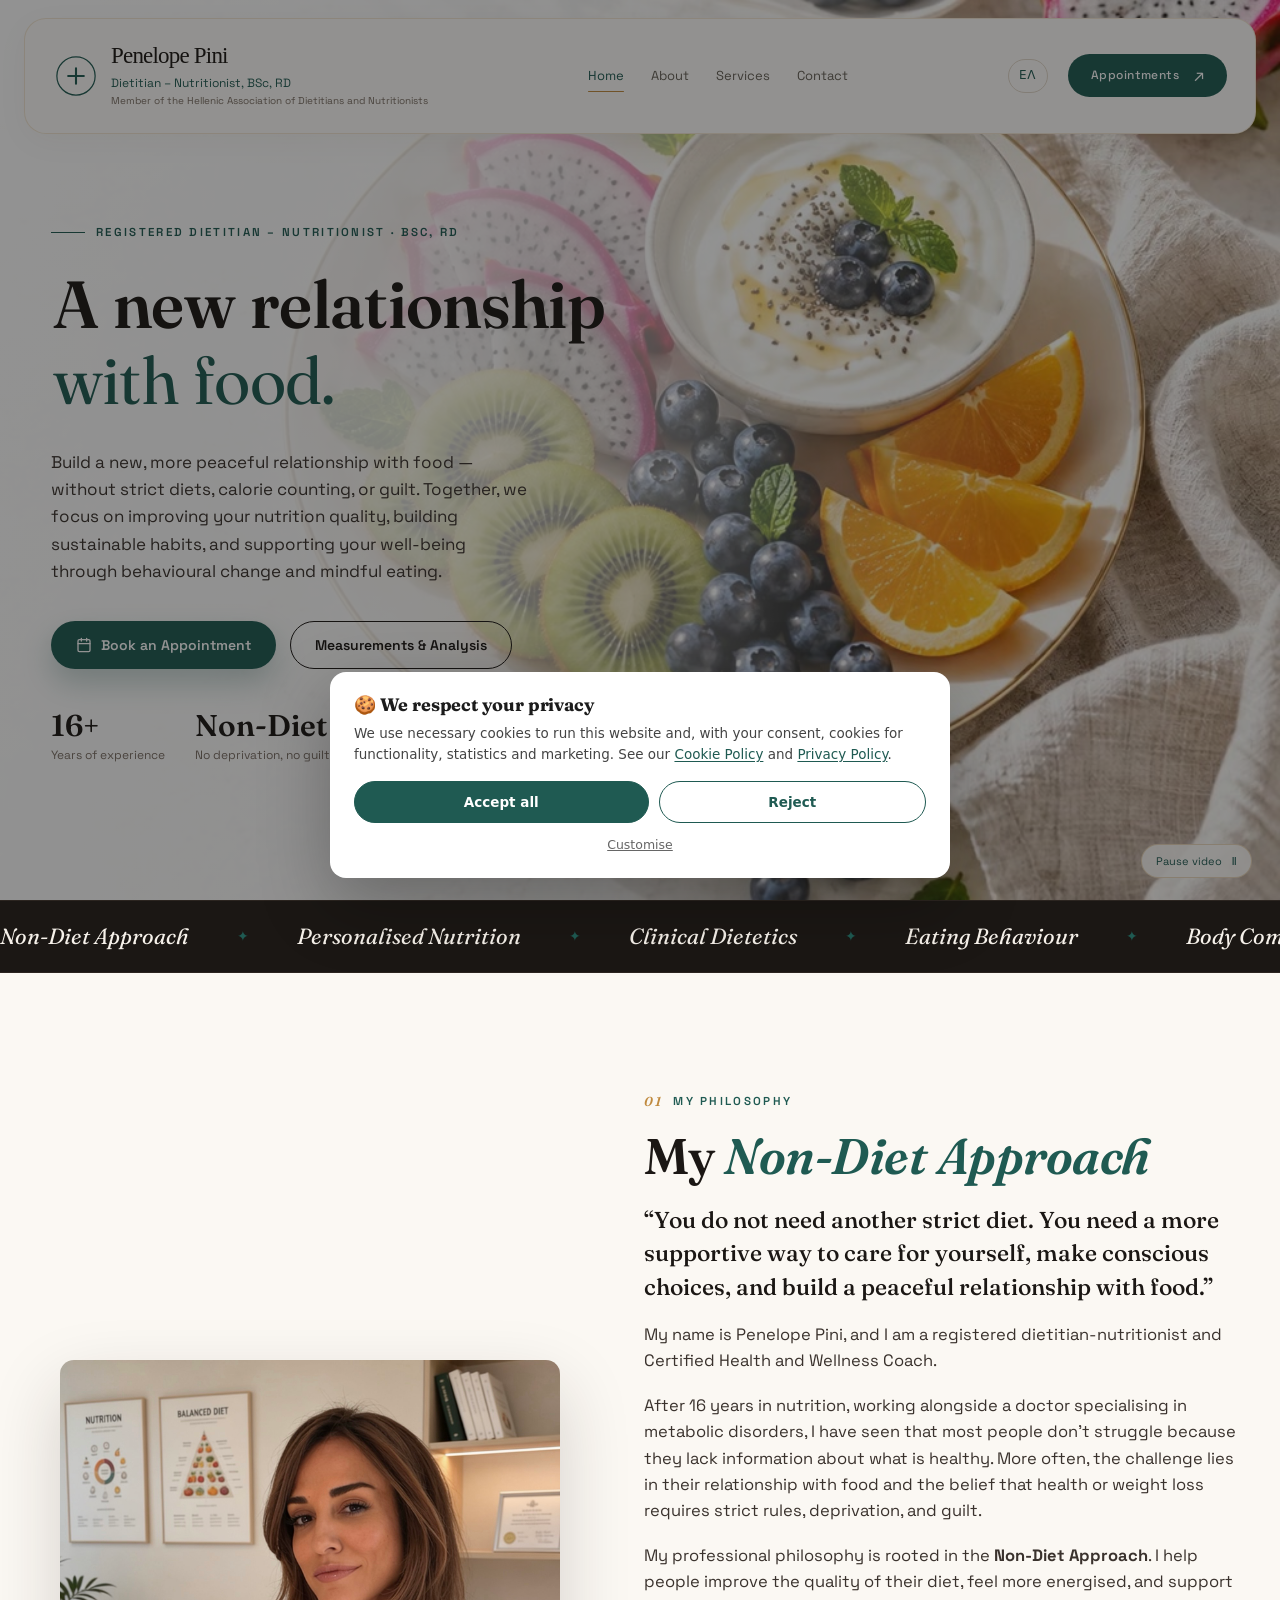
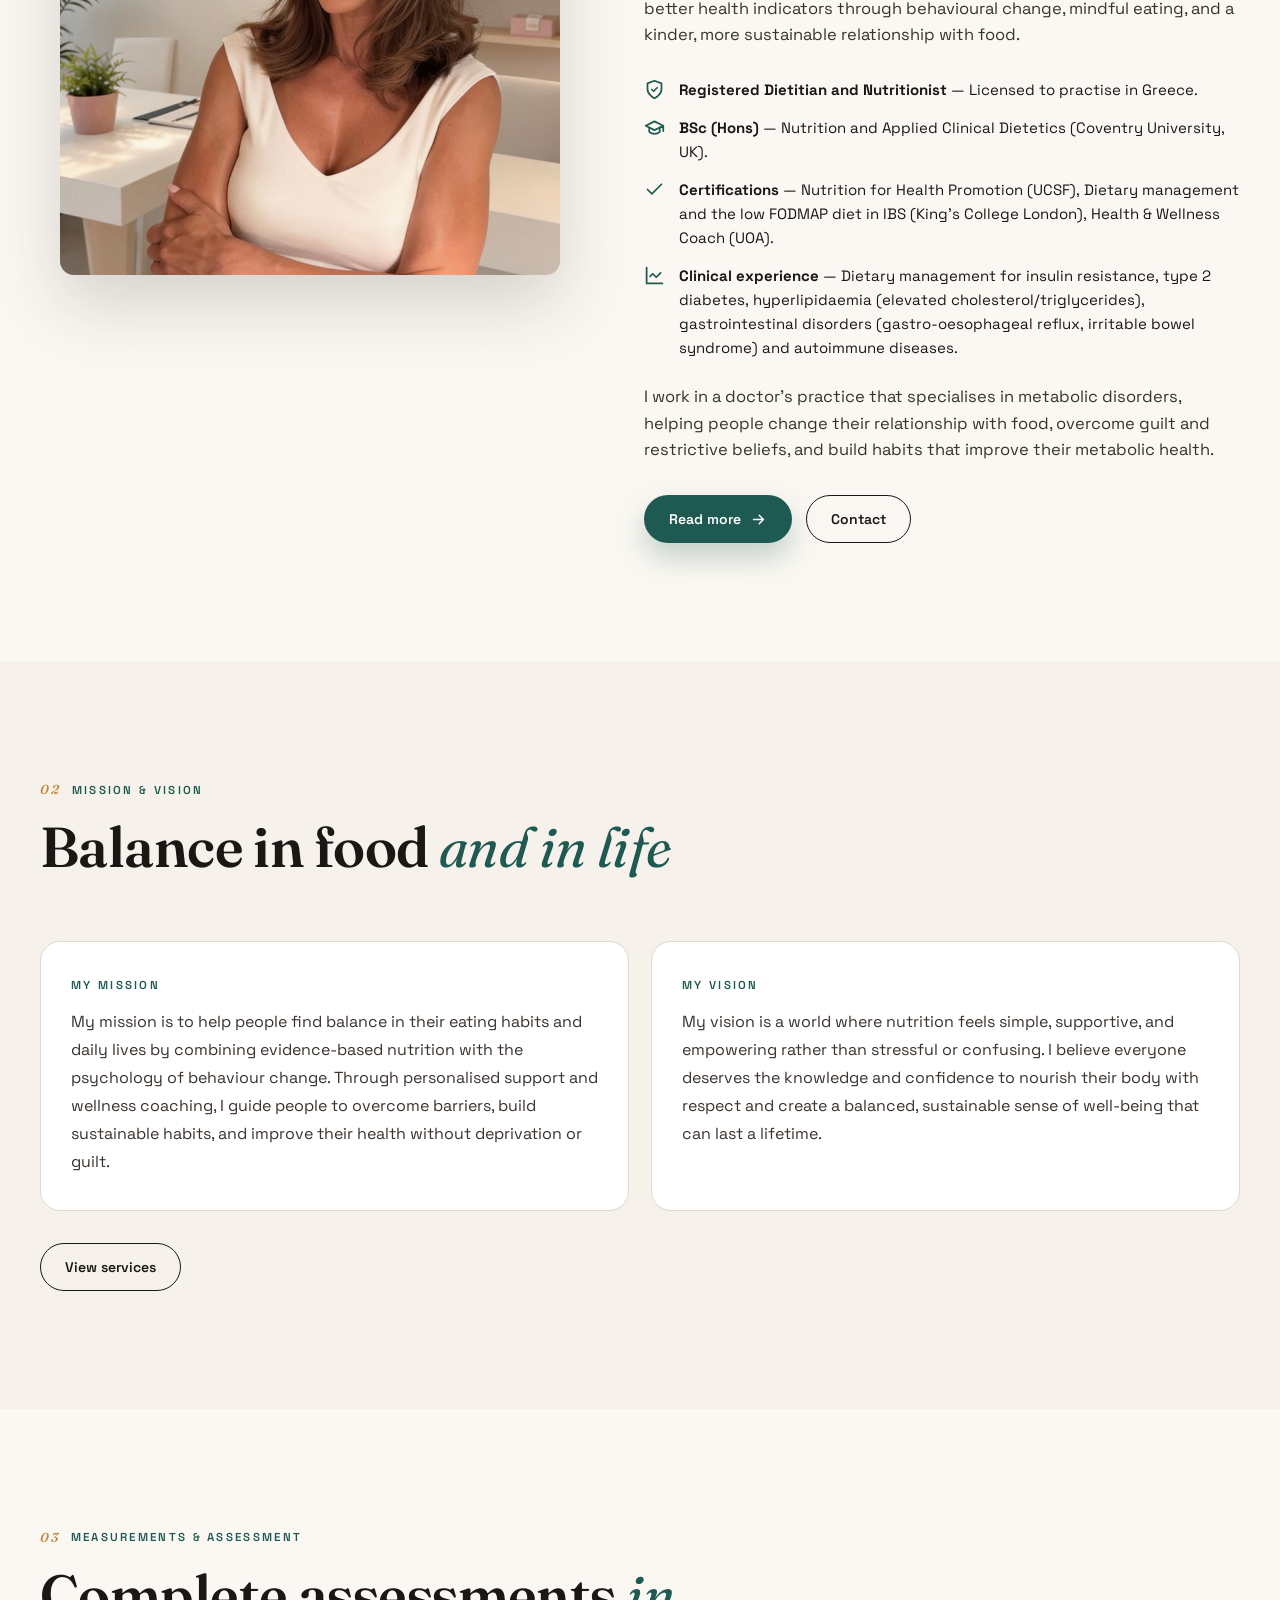
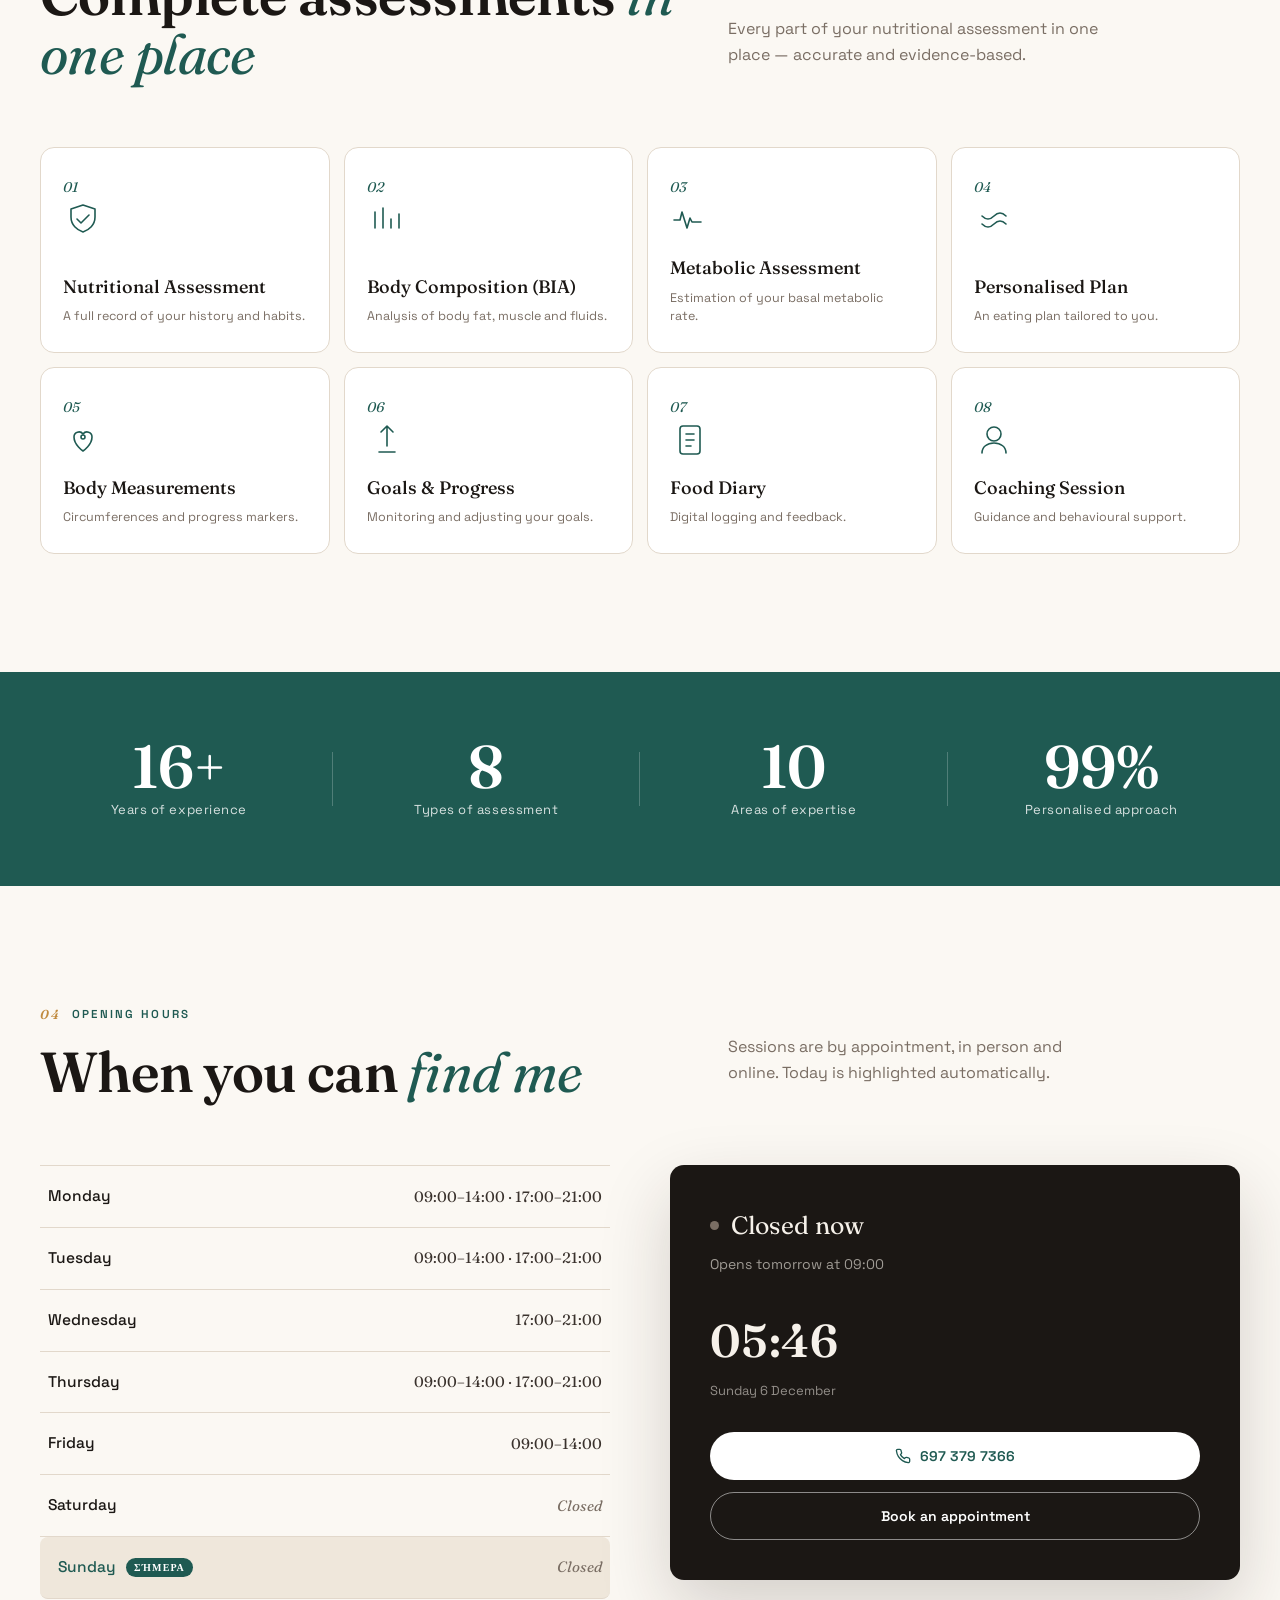
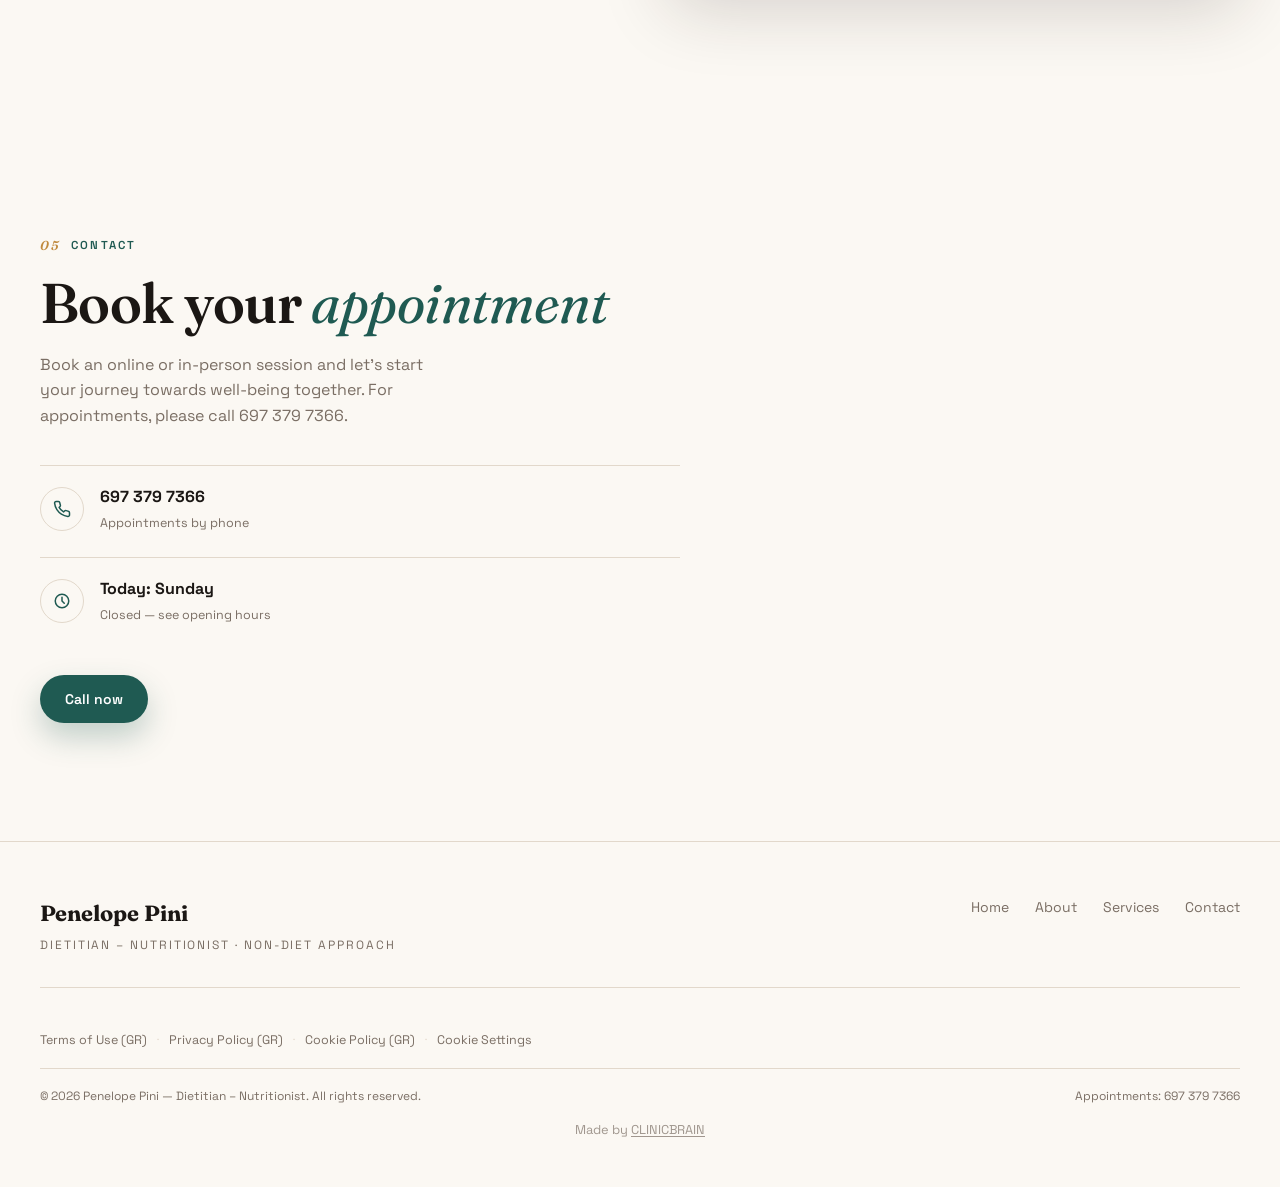
==== en/index.html @ c128ef39 "Mission/vision on homepage, phone-only contact, English version - Homepage section 02: services list" ====
<!DOCTYPE html>
<html lang="en">
<head>
<meta charset="UTF-8" />
<meta name="viewport" content="width=device-width, initial-scale=1.0" />
<title>Penelope Pini — Dietitian – Nutritionist · Non-Diet Approach</title>
<meta name="description" content="Penelope Pini, registered Dietitian – Nutritionist (BSc, RD) and Certified Health & Wellness Coach. Non-Diet Approach: insulin resistance, type 2 diabetes, hyperlipidaemia, IBS and autoimmune conditions. In-person and online sessions." />
<meta name="author" content="Penelope Pini — Dietitian – Nutritionist" />
<meta name="robots" content="index, follow, max-image-preview:large" />
<link rel="alternate" hreflang="el" href="/index.html" />
<link rel="alternate" hreflang="en" href="/en/index.html" />
<link rel="canonical" href="https://pinipinelopi.gr/en/index.html" />

<meta property="og:site_name" content="Penelope Pini — Dietitian – Nutritionist" />
<meta property="og:locale" content="en_GB" />
<meta property="og:locale:alternate" content="el_GR" />
<meta property="og:type" content="website" />
<meta property="og:title" content="Penelope Pini — Dietitian – Nutritionist · Non-Diet Approach" />
<meta property="og:description" content="Penelope Pini, registered Dietitian – Nutritionist (BSc, RD) and Certified Health & Wellness Coach. Non-Diet Approach: insulin resistance, type 2 diabetes, hyperlipidaemia, IBS and autoimmune conditions. In-person and online sessions." />
<meta property="og:url" content="https://pinipinelopi.gr/en/index.html" />
<meta property="og:image" content="https://pini-swart.vercel.app/assets/pini-home-sept2026.jpg" />
<meta name="twitter:card" content="summary_large_image" />
<meta name="twitter:title" content="Penelope Pini — Dietitian – Nutritionist · Non-Diet Approach" />
<meta name="twitter:description" content="Penelope Pini, registered Dietitian – Nutritionist (BSc, RD) and Certified Health & Wellness Coach. Non-Diet Approach: insulin resistance, type 2 diabetes, hyperlipidaemia, IBS and autoimmune conditions. In-person and online sessions." />
<meta name="twitter:image" content="https://pini-swart.vercel.app/assets/pini-home-sept2026.jpg" />

<script type="application/ld+json">{"@context":"https://schema.org","@type":["HealthAndBeautyBusiness","LocalBusiness"],"@id":"https://pinipinelopi.gr/#clinic","name":"Penelope Pini — Dietitian – Nutritionist","url":"https://pinipinelopi.gr/en/","telephone":"+306973797366","image":"https://pini-swart.vercel.app/assets/pini-home-sept2026.jpg","openingHoursSpecification":[{"@type":"OpeningHoursSpecification","dayOfWeek":["Monday","Tuesday","Thursday"],"opens":"09:00","closes":"21:00"},{"@type":"OpeningHoursSpecification","dayOfWeek":["Wednesday"],"opens":"17:00","closes":"21:00"},{"@type":"OpeningHoursSpecification","dayOfWeek":["Friday"],"opens":"09:00","closes":"14:00"}],"founder":{"@type":"Person","name":"Penelope Pini","jobTitle":"Dietitian – Nutritionist","alumniOf":"Coventry University"}}</script>
<meta name="theme-color" content="#1b1714" />
<link rel="preconnect" href="https://fonts.googleapis.com" />
<link rel="preconnect" href="https://fonts.gstatic.com" crossorigin />
<link href="https://fonts.googleapis.com/css2?family=Fraunces:ital,opsz,wght@0,9..144,400;0,9..144,500;0,9..144,600;0,9..144,700;0,9..144,900;1,9..144,400;1,9..144,500&family=Space+Grotesk:wght@400;500;600;700&display=swap" rel="stylesheet" />
<link rel="stylesheet" href="../assets/premium.css?v=20261001" />
<style>
  :root{
    --accent:#1f5a52;--accent-deep:#163f39;--gold:#c08a3e;
    --hero-bg:url('/assets/healthy-breakfast.jpg');
  }
  .cb-credit{margin-top:14px;font-size:.8rem;text-align:center;opacity:.7}
  .cb-credit a{color:inherit;text-decoration:underline;text-underline-offset:2px}
  .cb-credit a:hover{opacity:1}
  .about-cta{display:flex;flex-wrap:wrap;gap:14px;margin-top:32px}
  .about-cta .btn svg{width:17px;height:17px}
</style>
</head>
<body class="home-page">
<div class="progress" id="progress"></div>
<div class="overlay" id="overlay"></div>

<header class="topbar" id="topbar">
  <div class="shell nav">
    <a class="brand" href="#top" aria-label="Penelope Pini">
      <span class="brand-mark">
        <svg viewBox="0 0 46 46" fill="none">
          <circle cx="23" cy="23" r="22" stroke="currentColor" stroke-width="1.4"/>
          <path d="M23 14v18M14 23h18" stroke="currentColor" stroke-width="2.4" stroke-linecap="round"/>
        </svg>
      </span>
      <span class="brand-txt"><strong>Penelope Pini</strong><span class="brand-title">Dietitian – Nutritionist, BSc, RD</span><span class="brand-membership">Member of the Hellenic Association of Dietitians and Nutritionists</span></span>
    </a>
    <nav class="nav-links">
      <a href="index.html">Home</a>
      <a href="about.html">About</a>
      <a href="services.html">Services</a>
      <a href="contact.html">Contact</a>
    </nav>
    <div class="nav-side">
      <a class="nav-phone" href="tel:+306973797366">
        <svg viewBox="0 0 24 24" fill="none" stroke="currentColor" stroke-width="2" stroke-linecap="round" stroke-linejoin="round"><path d="M22 16.92v3a2 2 0 0 1-2.18 2 19.79 19.79 0 0 1-8.63-3.07 19.5 19.5 0 0 1-6-6 19.79 19.79 0 0 1-3.07-8.67A2 2 0 0 1 4.11 2h3a2 2 0 0 1 2 1.72c.13.96.36 1.9.7 2.81a2 2 0 0 1-.45 2.11L8.09 9.91a16 16 0 0 0 6 6l1.27-1.27a2 2 0 0 1 2.11-.45c.91.34 1.85.57 2.81.7A2 2 0 0 1 22 16.92Z"/></svg>
        697 379 7366
      </a>
      <a class="lang-switch" href="../index.html" hreflang="el" lang="el" aria-label="Ελληνική έκδοση">ΕΛ</a>
      <a class="btn primary" href="contact.html">Appointments</a>
      <button class="hamburger" id="hamburger" type="button" aria-label="Open menu" aria-expanded="false" aria-controls="drawer"><span></span><span></span><span></span></button>
    </div>
  </div>
</header>

<aside class="drawer" id="drawer">
  <a class="dlink" href="index.html">Home <b>00</b></a>
  <a class="dlink" href="about.html">About <b>01</b></a>
  <a class="dlink" href="services.html">Services &amp; Assessments <b>02</b></a>
  <a class="dlink" href="contact.html">Contact &amp; Hours <b>03</b></a>
  <a class="dlink" href="../index.html" hreflang="el" lang="el">Ελληνικά <b>ΕΛ</b></a>
  <a class="btn primary" href="contact.html">Book an Appointment</a>
</aside>

<main id="top">
<section class="hero">
  <video class="hero-video" autoplay muted loop playsinline preload="metadata" poster="../assets/healthy-food-steady-poster.jpg" aria-hidden="true" tabindex="-1">
    <source src="../assets/healthy-food-smooth.mp4" type="video/mp4" />
  </video>
  <button class="video-toggle" type="button" aria-label="Pause background video" aria-pressed="false">Pause video <span aria-hidden="true">Ⅱ</span></button>
  <div class="shell">
    <div class="hero-text">
      <div class="eyebrow">Registered Dietitian – Nutritionist · BSc, RD</div>
      <h1 id="heroH1">
        <span class="word"><i>A</i></span> <span class="word"><i>new</i></span> <span class="word"><i>relationship</i></span><br>
        <span class="word"><i class="it">with</i></span> <span class="word"><i class="it">food.</i></span>
      </h1>
      <p class="hero-copy">Build a new, more peaceful relationship with food — without strict diets, calorie counting, or guilt. Together, we focus on improving your nutrition quality, building sustainable habits, and supporting your well-being through behavioural change and mindful eating.</p>
      <div class="hero-actions">
        <a class="btn primary" href="contact.html">
          <svg viewBox="0 0 24 24" fill="none" stroke="currentColor" stroke-width="2" stroke-linecap="round" stroke-linejoin="round"><rect x="3" y="4" width="18" height="18" rx="2"/><path d="M16 2v4M8 2v4M3 10h18"/></svg>
          Book an Appointment
        </a>
        <a class="btn ghost" href="services.html#exams">Measurements &amp; Analysis</a>
      </div>
      <img class="hero-mobile-art" src="../assets/healthy-breakfast.jpg" alt="Fresh fruit and yoghurt on a bright breakfast table" width="1536" height="1024" />
      <div class="hero-meta">
        <div class="m"><strong >16+</strong><span>Years of experience</span></div>
        <div class="m"><strong>Non-Diet</strong><span>No deprivation, no guilt</span></div>
        <div class="m"><strong>Online</strong><span>&amp; in-person sessions</span></div>
      </div>
    </div>
  </div>
  <div class="ecg-wrap">
    <svg viewBox="0 0 1440 120" preserveAspectRatio="none" width="100%" height="120">
      <path class="ecg-line" pathLength="1000" d="M0,60 L260,60 L290,60 L305,30 L320,90 L335,60 L520,60 L545,60 L560,20 L578,100 L596,60 L760,60 L788,60 L803,34 L818,86 L833,60 L1010,60 L1040,60 L1056,24 L1074,96 L1092,60 L1260,60 L1290,60 L1305,32 L1320,88 L1335,60 L1440,60"/>
    </svg>
  </div>
</section>

<div class="marquee" aria-hidden="true">
  <div class="marquee-track" id="marquee">
    <span>Non-Diet Approach</span><span>Personalised Nutrition</span><span>Clinical Dietetics</span><span>Eating Behaviour</span><span>Body Composition</span><span>Wellness Coaching</span>
  </div>
</div>

<section class="section about" id="about">
  <div class="shell">
    <div class="about-grid">
      <div class="about-figure reveal">
        <img src="../assets/pini-home-sept2026.jpg" width="1552" height="1600" loading="lazy" decoding="async" alt="Penelope Pini — Dietitian – Nutritionist" />
      </div>
      <div class="about-body">
        <div class="kicker"><span class="num">01</span> My philosophy</div>
        <h2>My <em>Non-Diet Approach</em></h2>
        <p class="intro reveal">“You do not need another strict diet. You need a more supportive way to care for yourself, make conscious choices, and build a peaceful relationship with food.”</p>
        <p class="reveal">My name is Penelope Pini, and I am a registered dietitian-nutritionist and Certified Health and Wellness Coach.</p>
        <p class="reveal">After 16 years in nutrition, working alongside a doctor specialising in metabolic disorders, I have seen that most people don't struggle because they lack information about what is healthy. More often, the challenge lies in their relationship with food and the belief that health or weight loss requires strict rules, deprivation, and guilt.</p>
        <p class="reveal">My professional philosophy is rooted in the <strong>Non-Diet Approach</strong>. I help people improve the quality of their diet, feel more energised, and support better health indicators through behavioural change, mindful eating, and a kinder, more sustainable relationship with food.</p>
        <ul class="cred-list reveal">
          <li><svg viewBox="0 0 24 24" fill="none" stroke="currentColor" stroke-width="2" stroke-linecap="round" stroke-linejoin="round"><path d="M12 22s8-4 8-10V5l-8-3-8 3v7c0 6 8 10 8 10z"/><path d="m9 12 2 2 4-4"/></svg><span><b>Registered Dietitian and Nutritionist</b> — Licensed to practise in Greece.</span></li>
          <li><svg viewBox="0 0 24 24" fill="none" stroke="currentColor" stroke-width="2" stroke-linecap="round" stroke-linejoin="round"><path d="M22 10v6M2 10l10-5 10 5-10 5z"/><path d="M6 12v5c3 3 9 3 12 0v-5"/></svg><span><b>BSc (Hons)</b> — Nutrition and Applied Clinical Dietetics (Coventry University, UK).</span></li>
          <li><svg viewBox="0 0 24 24" fill="none" stroke="currentColor" stroke-width="2" stroke-linecap="round" stroke-linejoin="round"><path d="M20 6 9 17l-5-5"/></svg><span><b>Certifications</b> — Nutrition for Health Promotion (UCSF), Dietary management and the low FODMAP diet in IBS (King’s College London), Health &amp; Wellness Coach (UOA).</span></li>
          <li><svg viewBox="0 0 24 24" fill="none" stroke="currentColor" stroke-width="2" stroke-linecap="round" stroke-linejoin="round"><path d="M3 3v18h18"/><path d="m19 9-5 5-4-4-3 3"/></svg><span><b>Clinical experience</b> — Dietary management for insulin resistance, type 2 diabetes, hyperlipidaemia (elevated cholesterol/triglycerides), gastrointestinal disorders (gastro-oesophageal reflux, irritable bowel syndrome) and autoimmune diseases.</span></li>
        </ul>
        <p class="reveal" style="margin-top:1.5rem;">I work in a doctor’s practice that specialises in metabolic disorders, helping people change their relationship with food, overcome guilt and restrictive beliefs, and build habits that improve their metabolic health.</p>
        <div class="about-cta reveal">
          <a class="btn primary" href="about.html" data-magnetic>
            Read more
            <svg viewBox="0 0 24 24" fill="none" stroke="currentColor" stroke-width="2" stroke-linecap="round" stroke-linejoin="round"><path d="M5 12h14M13 6l6 6-6 6"/></svg>
          </a>
          <a class="btn ghost" href="contact.html" data-magnetic>Contact</a>
        </div>
      </div>
    </div>
  </div>
</section>

<section class="section mission" id="services">
  <div class="shell">
    <div class="shead reveal">
      <div>
        <div class="kicker"><span class="num">02</span> Mission &amp; Vision</div>
        <h2>Balance in food <em>and in life</em></h2>
      </div>
    </div>
    <div class="mv-grid">
      <article class="mv reveal">
        <div class="kicker">My mission</div>
        <p>My mission is to help people find balance in their eating habits and daily lives by combining evidence-based nutrition with the psychology of behaviour change. Through personalised support and wellness coaching, I guide people to overcome barriers, build sustainable habits, and improve their health without deprivation or guilt.</p>
      </article>
      <article class="mv reveal">
        <div class="kicker">My vision</div>
        <p>My vision is a world where nutrition feels simple, supportive, and empowering rather than stressful or confusing. I believe everyone deserves the knowledge and confidence to nourish their body with respect and create a balanced, sustainable sense of well-being that can last a lifetime.</p>
      </article>
    </div>
    <div class="mv-cta reveal"><a class="btn ghost" href="services.html" data-magnetic>View services</a></div>
  </div>
</section>

<section class="section exams" id="exams">
  <div class="shell">
    <div class="shead reveal">
      <div>
        <div class="kicker"><span class="num">03</span> Measurements &amp; Assessment</div>
        <h2>Complete assessments <em>in one place</em></h2>
      </div>
      <p class="lead">Every part of your nutritional assessment in one place — accurate and evidence-based.</p>
    </div>
    <div class="exam-grid">
      <article class="exam reveal"><div><span class="enum">01</span><div class="eico"><svg viewBox="0 0 40 40" fill="none" stroke="currentColor" stroke-width="1.6" stroke-linecap="round" stroke-linejoin="round"><path d="M20 5l12 4v8c0 8-6 13-12 15-6-2-12-7-12-15V9z"/><path d="M14 19l4 4 8-8"/></svg></div></div><div><h4>Nutritional Assessment</h4><p>A full record of your history and habits.</p></div></article>
      <article class="exam reveal"><div><span class="enum">02</span><div class="eico"><svg viewBox="0 0 40 40" fill="none" stroke="currentColor" stroke-width="1.6" stroke-linecap="round" stroke-linejoin="round"><path d="M8 28V12M16 28V8M24 28v-9M32 28V14"/></svg></div></div><div><h4>Body Composition (BIA)</h4><p>Analysis of body fat, muscle and fluids.</p></div></article>
      <article class="exam reveal"><div><span class="enum">03</span><div class="eico"><svg viewBox="0 0 40 40" fill="none" stroke="currentColor" stroke-width="1.6" stroke-linecap="round" stroke-linejoin="round"><path d="M4 20h6l2-8 5 16 3-10 2 4h9"/></svg></div></div><div><h4>Metabolic Assessment</h4><p>Estimation of your basal metabolic rate.</p></div></article>
      <article class="exam reveal"><div><span class="enum">04</span><div class="eico"><svg viewBox="0 0 40 40" fill="none" stroke="currentColor" stroke-width="1.6" stroke-linecap="round" stroke-linejoin="round"><path d="M8 24c4 4 8 4 12 0s8-4 12 0M8 16c4 4 8 4 12 0s8-4 12 0"/></svg></div></div><div><h4>Personalised Plan</h4><p>An eating plan tailored to you.</p></div></article>
      <article class="exam reveal"><div><span class="enum">05</span><div class="eico"><svg viewBox="0 0 40 40" fill="none" stroke="currentColor" stroke-width="1.6" stroke-linecap="round" stroke-linejoin="round"><path d="M20 31s-9-6-9-14a5 5 0 0 1 9-3 5 5 0 0 1 9 3c0 8-9 14-9 14Z"/><circle cx="20" cy="17" r="2"/></svg></div></div><div><h4>Body Measurements</h4><p>Circumferences and progress markers.</p></div></article>
      <article class="exam reveal"><div><span class="enum">06</span><div class="eico"><svg viewBox="0 0 40 40" fill="none" stroke="currentColor" stroke-width="1.6" stroke-linecap="round" stroke-linejoin="round"><path d="M20 6v20M14 12l6-6 6 6M12 32h16"/></svg></div></div><div><h4>Goals &amp; Progress</h4><p>Monitoring and adjusting your goals.</p></div></article>
      <article class="exam reveal"><div><span class="enum">07</span><div class="eico"><svg viewBox="0 0 40 40" fill="none" stroke="currentColor" stroke-width="1.6" stroke-linecap="round" stroke-linejoin="round"><rect x="10" y="6" width="20" height="28" rx="3"/><path d="M16 14h8M16 20h8M16 26h5"/></svg></div></div><div><h4>Food Diary</h4><p>Digital logging and feedback.</p></div></article>
      <article class="exam reveal"><div><span class="enum">08</span><div class="eico"><svg viewBox="0 0 40 40" fill="none" stroke="currentColor" stroke-width="1.6" stroke-linecap="round" stroke-linejoin="round"><circle cx="20" cy="14" r="7"/><path d="M8 33c0-6 5-10 12-10s12 4 12 10"/></svg></div></div><div><h4>Coaching Session</h4><p>Guidance and behavioural support.</p></div></article>
    </div>
  </div>
</section>

<section class="stats">
  <div class="shell stats-grid">
    <div class="stat reveal"><strong>16+</strong><span>Years of experience</span></div>
    <div class="stat reveal"><strong data-count="8" data-suffix="">0</strong><span>Types of assessment</span></div>
    <div class="stat reveal"><strong data-count="10" data-suffix="">0</strong><span>Areas of expertise</span></div>
    <div class="stat reveal"><strong data-count="100" data-suffix="%">0</strong><span>Personalised approach</span></div>
  </div>
</section>

<section class="section hours" id="hours">
  <div class="shell">
    <div class="shead reveal">
      <div>
        <div class="kicker"><span class="num">04</span> Opening Hours</div>
        <h2>When you can <em>find me</em></h2>
      </div>
      <p class="lead">Sessions are by appointment, in person and online. Today is highlighted automatically.</p>
    </div>
    <div class="hours-grid">
      <div class="hours-table reveal" id="hoursTable">
        <div class="hrow" data-day="1"><span class="day">Monday</span><span class="time">09:00–14:00 · 17:00–21:00</span></div>
        <div class="hrow" data-day="2"><span class="day">Tuesday</span><span class="time">09:00–14:00 · 17:00–21:00</span></div>
        <div class="hrow" data-day="3"><span class="day">Wednesday</span><span class="time">17:00–21:00</span></div>
        <div class="hrow" data-day="4"><span class="day">Thursday</span><span class="time">09:00–14:00 · 17:00–21:00</span></div>
        <div class="hrow" data-day="5"><span class="day">Friday</span><span class="time">09:00–14:00</span></div>
        <div class="hrow" data-day="6"><span class="day">Saturday</span><span class="time closed">Closed</span></div>
        <div class="hrow" data-day="0"><span class="day">Sunday</span><span class="time closed">Closed</span></div>
      </div>
      <div class="hours-aside reveal">
        <div class="now-status"><span class="dot" id="dotAside"></span><span id="statusAside">Checking…</span></div>
        <p class="now-sub" id="subAside">&nbsp;</p>
        <div class="live-clock" id="liveClock">--:--</div>
        <div class="live-date" id="liveDate">&nbsp;</div>
        <a class="btn light" href="tel:+306973797366" style="margin-bottom:12px">
          <svg viewBox="0 0 24 24" fill="none" stroke="currentColor" stroke-width="2" stroke-linecap="round" stroke-linejoin="round"><path d="M22 16.92v3a2 2 0 0 1-2.18 2 19.79 19.79 0 0 1-8.63-3.07 19.5 19.5 0 0 1-6-6 19.79 19.79 0 0 1-3.07-8.67A2 2 0 0 1 4.11 2h3a2 2 0 0 1 2 1.72c.13.96.36 1.9.7 2.81a2 2 0 0 1-.45 2.11L8.09 9.91a16 16 0 0 0 6 6l1.27-1.27a2 2 0 0 1 2.11-.45c.91.34 1.85.57 2.81.7A2 2 0 0 1 22 16.92Z"/></svg>
          697 379 7366
        </a>
        <a class="btn outline-light" href="contact.html">Book an appointment</a>
      </div>
    </div>
  </div>
</section>

<section class="section contact" id="contact">
  <div class="shell">
    <div class="contact-grid no-map">
      <div class="reveal">
        <div class="kicker"><span class="num">05</span> Contact</div>
        <h2>Book your <em>appointment</em></h2>
        <p class="clead">Book an online or in-person session and let's start your journey towards well-being together. For appointments, please call 697 379 7366.</p>
        <ul class="cinfo">
          <li><a href="tel:+306973797366"><span class="ci-ico"><svg viewBox="0 0 24 24" fill="none" stroke="currentColor" stroke-width="2" stroke-linecap="round" stroke-linejoin="round"><path d="M22 16.92v3a2 2 0 0 1-2.18 2 19.79 19.79 0 0 1-8.63-3.07 19.5 19.5 0 0 1-6-6 19.79 19.79 0 0 1-3.07-8.67A2 2 0 0 1 4.11 2h3a2 2 0 0 1 2 1.72c.13.96.36 1.9.7 2.81a2 2 0 0 1-.45 2.11L8.09 9.91a16 16 0 0 0 6 6l1.27-1.27a2 2 0 0 1 2.11-.45c.91.34 1.85.57 2.81.7A2 2 0 0 1 22 16.92Z"/></svg></span><div><b>697 379 7366</b><span>Appointments by phone</span></div></a></li>
          <li><div><span class="ci-ico"><svg viewBox="0 0 24 24" fill="none" stroke="currentColor" stroke-width="2" stroke-linecap="round" stroke-linejoin="round"><circle cx="12" cy="12" r="9"/><path d="M12 7v5l3 3"/></svg></span><div><b id="contactToday">Today's hours</b><span id="contactHours">See full opening hours</span></div></div></li>
        </ul>
        <a class="btn primary" href="tel:+306973797366" data-magnetic style="margin-top:30px">Call now</a>
      </div>
    </div>
  </div>
</section>
</main>

<footer>
  <div class="shell">
    <div class="foot-top">
      <div class="foot-brand"><strong>Penelope Pini</strong><span>Dietitian – Nutritionist · Non-Diet Approach</span></div>
      <nav class="foot-nav">
        <a href="index.html">Home</a><a href="about.html">About</a><a href="services.html">Services</a><a href="contact.html">Contact</a>
      </nav>
    </div>
    <div class="foot-legal">
      <a href="../legal/terms.html" hreflang="el">Terms of Use (GR)</a><span class="sep">·</span>
      <a href="../legal/privacy.html" hreflang="el">Privacy Policy (GR)</a><span class="sep">·</span>
      <a href="../legal/cookies.html" hreflang="el">Cookie Policy (GR)</a><span class="sep">·</span>
      <a href="#" data-cookie-settings>Cookie Settings</a>
    </div>
    <div class="foot-bottom">
      <span>© <span id="year"></span> Penelope Pini — Dietitian – Nutritionist. All rights reserved.</span>
      <span>Appointments: <a href="tel:+306973797366">697 379 7366</a></span>
    </div>
    <p class="cb-credit">
      Made by
      <a href="https://clinicbrain.gr/?utm_source=client-site&utm_medium=footer&utm_campaign=made-by"
         target="_blank" rel="noopener noreferrer">CLINICBRAIN</a>
    </p>
  </div>
</footer>

<button class="to-top" id="toTop" aria-label="Back to top">
  <svg viewBox="0 0 24 24" fill="none" stroke="currentColor" stroke-width="2.4" stroke-linecap="round" stroke-linejoin="round"><path d="M12 19V5M5 12l7-7 7 7"/></svg>
</button>

<script src="../assets/premium.js?v=20261001"></script>
<script src="../cookie-consent.js?v=20261001"></script>
</body>
</html>
---- assets/premium.css ----
/* =====================================================================
   CLINICBRAIN — Premium template design system
   Shared across every specialty page. Per-page <style> blocks override
   the theme tokens (--accent / --accent-deep / --gold) and --hero-bg.
   Structure & interactions mirror the Rosmarakis premium build.
   ===================================================================== */
:root{
  --ink:#1b1714;
  --ink-2:#3a322d;
  --muted:#7a6e64;
  --line:#e2d8cb;
  --paper:#f6f1ea;
  --paper-2:#efe7db;
  --cream:#fbf8f3;
  /* theme tokens — overridden per specialty */
  --accent:#8a1c2b;
  --accent-deep:#6c1320;
  --gold:#c08a3e;
  --white:#ffffff;
  --hero-bg:none;
  --shadow-s:0 6px 22px rgba(38,28,22,.10);
  --shadow-l:0 28px 70px rgba(38,28,22,.18);
  --r:14px;
  --r-s:10px;
  --ease:cubic-bezier(.16,1,.3,1);
  --maxw:1220px;
}

*{box-sizing:border-box}
html{scroll-behavior:smooth}
body{
  margin:0;color:var(--ink);background:var(--paper);
  font-family:"Space Grotesk",system-ui,sans-serif;
  font-size:16px;line-height:1.6;-webkit-font-smoothing:antialiased;
  overflow-x:hidden;
  -webkit-user-select:none;-moz-user-select:none;-ms-user-select:none;user-select:none;
  -webkit-touch-callout:none;
}
img{display:block;max-width:100%;-webkit-user-drag:none;user-drag:none;pointer-events:none}
a{color:inherit;text-decoration:none}
button{font-family:inherit}
::selection{background:var(--accent);color:#fff}

h1,h2,h3,.display{
  font-family:"Fraunces",Georgia,serif;
  font-weight:600;line-height:1.04;letter-spacing:-.01em;
  font-optical-sizing:auto;
}
.shell{width:min(var(--maxw),calc(100% - 80px));margin-inline:auto}

/* ---------- cursor glow ---------- */
.glow{
  position:fixed;top:0;left:0;width:520px;height:520px;border-radius:50%;
  background:radial-gradient(circle,color-mix(in srgb,var(--accent) 12%,transparent),transparent 62%);
  transform:translate(-50%,-50%);pointer-events:none;z-index:1;
  transition:opacity .4s ease;opacity:0;will-change:transform;
}

/* ---------- scroll progress ---------- */
.progress{position:fixed;inset:0 auto auto 0;height:3px;width:0;z-index:120;
  background:linear-gradient(90deg,var(--accent),var(--gold));transition:width .1s linear}

/* ---------- top bar ---------- */
.topbar{position:fixed;inset:0 0 auto 0;height:78px;z-index:90;display:flex;align-items:center;
  transition:height .35s var(--ease),background .35s ease,box-shadow .35s ease,border-color .35s ease;
  border-bottom:1px solid transparent}
.topbar.scrolled{height:62px;background:rgba(246,241,234,.86);backdrop-filter:blur(16px);
  border-color:var(--line);box-shadow:0 10px 30px rgba(38,28,22,.06)}
.nav{display:flex;align-items:center;justify-content:space-between;gap:24px;width:100%;padding-inline:clamp(0px,2.5vw,48px)}
.brand{display:flex;align-items:center;gap:13px}
.brand-mark{position:relative;width:46px;height:46px;display:grid;place-items:center;flex:none;color:var(--accent)}
.brand-mark svg{width:46px;height:46px}
.brand-txt strong{display:block;font-family:"Fraunces",serif;font-weight:600;font-size:19px;line-height:1;color:var(--ink)}
.brand-txt span{display:block;margin-top:4px;font-size:10.5px;letter-spacing:.18em;text-transform:uppercase;color:var(--muted)}
.nav-links{display:flex;align-items:center;gap:30px;font-size:13.5px;font-weight:500}
.nav-links a{position:relative;color:var(--ink-2);transition:color .25s ease;padding:4px 0}
.nav-links a::after{content:"";position:absolute;left:0;bottom:-2px;height:2px;width:0;background:var(--accent);
  border-radius:2px;transition:width .35s var(--ease)}
.nav-links a:hover,.nav-links a.active{color:var(--ink)}
.nav-links a:hover::after,.nav-links a.active::after{width:100%}
.nav-side{display:flex;align-items:center;gap:18px}
.nav-phone{display:flex;align-items:center;gap:8px;font-weight:600;font-size:14px;color:var(--ink)}
.nav-phone svg{width:15px;height:15px;color:var(--accent)}

.btn{position:relative;display:inline-flex;align-items:center;justify-content:center;gap:9px;
  min-height:48px;padding:0 24px;border-radius:999px;font-weight:600;font-size:14px;
  border:1px solid transparent;cursor:pointer;overflow:hidden;transition:transform .35s var(--ease),box-shadow .35s var(--ease),background .25s ease,color .25s ease;will-change:transform}
.btn svg{width:16px;height:16px}
.btn.primary{background:var(--accent);color:#fff;box-shadow:0 14px 30px color-mix(in srgb,var(--accent) 26%,transparent)}
.btn.primary:hover{background:var(--accent-deep);box-shadow:0 18px 40px color-mix(in srgb,var(--accent) 32%,transparent)}
.btn.ghost{background:transparent;color:var(--ink);border-color:var(--ink)}
.btn.ghost:hover{background:var(--ink);color:var(--paper)}
.btn.light{background:#fff;color:var(--accent)}
.btn.outline-light{background:transparent;color:#fff;border-color:rgba(255,255,255,.5)}
.btn.outline-light:hover{background:#fff;color:var(--ink)}
.ripple{position:absolute;border-radius:50%;background:rgba(255,255,255,.4);transform:scale(0);
  animation:rip .6s ease-out;pointer-events:none}
@keyframes rip{to{transform:scale(2.6);opacity:0}}

.hamburger{display:flex;flex-direction:column;justify-content:space-between;width:30px;height:18px;cursor:pointer;z-index:200}
.hamburger span{display:block;height:2.5px;width:100%;background:var(--ink);border-radius:3px;transition:.35s var(--ease)}
body.menu-open .hamburger span:nth-child(1){transform:translateY(7.75px) rotate(45deg)}
body.menu-open .hamburger span:nth-child(2){opacity:0}
body.menu-open .hamburger span:nth-child(3){transform:translateY(-7.75px) rotate(-45deg)}

.drawer{position:fixed;inset:0 -100% 0 auto;width:min(360px,82%);z-index:150;
  background:var(--cream);box-shadow:-20px 0 60px rgba(0,0,0,.18);
  padding:108px 36px 40px;display:flex;flex-direction:column;gap:26px;transition:right .45s var(--ease)}
body.menu-open .drawer{right:0}
.drawer a.dlink{font-family:"Fraunces",serif;font-size:26px;font-weight:500;color:var(--ink);
  border-bottom:1px solid var(--line);padding-bottom:14px;display:flex;justify-content:space-between;align-items:baseline}
.drawer a.dlink b{font-family:"Space Grotesk";font-size:12px;color:var(--muted);font-weight:500}
.drawer .btn{margin-top:auto}
.overlay{position:fixed;inset:0;background:rgba(27,23,20,.45);backdrop-filter:blur(3px);z-index:140;
  opacity:0;pointer-events:none;transition:opacity .4s ease}
body.menu-open .overlay{opacity:1;pointer-events:auto}

/* ---------- HERO ---------- */
.hero{position:relative;padding:132px 0 84px;min-height:100vh;display:flex;align-items:center;overflow:hidden;
  background-color:#fff;background-image:var(--hero-bg);background-position:center right;background-size:cover;background-repeat:no-repeat;color:var(--ink)}
.hero::before{content:"";position:absolute;inset:0;z-index:1;
  background:linear-gradient(100deg,rgba(255,255,255,.96) 0%,rgba(255,255,255,.82) 36%,rgba(255,255,255,.25) 62%,rgba(255,255,255,0) 78%)}
.hero .shell{position:relative;z-index:2;display:block;width:100%}
.hero-text{max-width:640px;padding-left:clamp(16px,4vw,72px)}
.hero-mobile-art{display:none}
.eyebrow{display:inline-flex;align-items:center;gap:11px;font-size:11.5px;font-weight:600;
  letter-spacing:.2em;text-transform:uppercase;color:var(--accent);margin-bottom:26px}
.eyebrow::before{content:"";width:34px;height:1px;background:var(--accent)}
.hero h1{font-size:clamp(40px,5.2vw,68px);font-weight:600;margin:0;line-height:1.14}
.hero h1 .it{font-style:italic;font-weight:400;color:var(--accent)}
.hero h1 .word{display:inline-block;overflow:hidden;vertical-align:bottom;
  padding:.18em .02em .1em;margin:-.18em 0 -.1em}
.hero h1 .word i{display:inline-block;font-style:inherit;transform:translateY(115%);
  animation:rise .9s var(--ease) forwards}
@keyframes rise{to{transform:none}}
.hero-copy{max-width:480px;margin:30px 0 36px;font-size:17px;color:var(--ink-2);
  opacity:0;animation:fade .9s var(--ease) .85s forwards}
@keyframes fade{from{opacity:0;transform:translateY(16px)}to{opacity:1;transform:none}}
.hero-actions{display:flex;gap:14px;flex-wrap:wrap;opacity:0;animation:fade .9s var(--ease) 1s forwards}
.hero-meta{display:flex;gap:30px;margin-top:42px;opacity:0;animation:fade .9s var(--ease) 1.15s forwards}
.hero-meta .m strong{font-family:"Fraunces",serif;font-size:30px;font-weight:600;display:block;line-height:1}
.hero-meta .m span{font-size:12px;color:var(--muted)}

/* hero animated line */
.ecg-wrap{position:absolute;left:0;right:0;bottom:0;z-index:2;height:120px;pointer-events:none;
  opacity:0;animation:fade 1s ease 1.3s forwards}
.ecg-line{stroke:var(--accent);stroke-width:2.4;fill:none;stroke-linecap:round;stroke-linejoin:round;
  stroke-dasharray:1000;stroke-dashoffset:1000;animation:draw 6s linear infinite}
@keyframes draw{0%{stroke-dashoffset:1000}55%{stroke-dashoffset:0}100%{stroke-dashoffset:-1000}}

/* ---------- marquee ---------- */
.marquee{background:var(--ink);color:var(--paper);overflow:hidden;padding:18px 0;border-block:1px solid #2c2520}
.marquee-track{display:flex;gap:48px;white-space:nowrap;width:max-content;animation:scrollx 28s linear infinite}
.marquee:hover .marquee-track{animation-play-state:paused}
.marquee span{font-family:"Fraunces",serif;font-style:italic;font-size:22px;display:inline-flex;align-items:center;gap:48px}
.marquee span::after{content:"✦";font-style:normal;color:var(--accent);font-size:14px}
@keyframes scrollx{to{transform:translateX(-50%)}}

/* ---------- section scaffolding ---------- */
.section{padding:118px 0;position:relative}
.shead{display:grid;grid-template-columns:1fr .8fr;gap:48px;align-items:end;margin-bottom:64px}
.kicker{display:flex;align-items:center;gap:10px;font-size:11.5px;font-weight:600;letter-spacing:.2em;
  text-transform:uppercase;color:var(--accent);margin-bottom:18px}
.kicker .num{font-family:"Fraunces",serif;font-style:italic;color:var(--gold);font-size:13px}
.shead h2{font-size:clamp(33px,4.4vw,58px);font-weight:600;margin:0}
.shead h2 em{font-style:italic;color:var(--accent);font-weight:400}
.shead .lead{color:var(--muted);font-size:16px;max-width:380px}

/* ---------- about ---------- */
.about{background:var(--cream)}
.about-grid{display:grid;grid-template-columns:.95fr 1.05fr;gap:64px;align-items:center}
.about-figure{position:relative}
.about-figure img{width:100%;border-radius:var(--r);box-shadow:var(--shadow-l);aspect-ratio:4/4.4;object-fit:cover}
.about-figure .tag{position:absolute;bottom:-26px;right:-14px;background:var(--accent);color:#fff;
  padding:24px 28px;border-radius:var(--r);box-shadow:var(--shadow-l);max-width:230px}
.about-figure .tag strong{font-family:"Fraunces",serif;font-size:34px;display:block;line-height:1}
.about-figure .tag span{font-size:12.5px;opacity:.85}
.about-body p{color:var(--ink-2);font-size:16.5px;margin:0 0 18px}
.about-body p.intro{font-family:"Fraunces",serif;font-size:23px;font-weight:500;color:var(--ink);line-height:1.45}
.about-body h2{font-size:clamp(30px,4vw,50px);margin:0 0 22px}
.about-body h2 em{font-style:italic;color:var(--accent)}
.cred-list{list-style:none;padding:0;margin:30px 0 0;display:grid;gap:14px}
.cred-list li{display:flex;gap:14px;align-items:flex-start;font-size:15px}
.cred-list li svg{width:21px;height:21px;color:var(--accent);flex:none;margin-top:1px}
.cred-list li b{color:var(--ink)}

/* ---------- services (expanding rows) ---------- */
.svc-list{border-top:1px solid var(--line)}
.svc-row{border-bottom:1px solid var(--line);cursor:pointer;transition:padding .4s var(--ease)}
.svc-head{display:grid;grid-template-columns:54px 1fr auto;gap:22px;align-items:center;padding:30px 6px;transition:color .3s}
.svc-row .no{font-family:"Fraunces",serif;font-style:italic;color:var(--gold);font-size:17px}
.svc-row h3{font-size:clamp(22px,2.6vw,30px);font-weight:500;margin:0;transition:transform .4s var(--ease),color .3s}
.svc-row .ico{width:42px;height:42px;border:1px solid var(--line);border-radius:50%;display:grid;place-items:center;
  transition:.4s var(--ease);color:var(--accent)}
.svc-row .ico svg{width:18px;height:18px;transition:transform .4s var(--ease)}
.svc-body{max-height:0;overflow:hidden;transition:max-height .5s var(--ease),opacity .4s ease;opacity:0}
.svc-body-inner{padding:0 6px 32px 76px;color:var(--ink-2);max-width:680px}
.svc-body-inner .feats{display:flex;flex-wrap:wrap;gap:8px;margin-top:16px}
.svc-body-inner .feats span{background:var(--paper-2);border:1px solid var(--line);padding:6px 13px;border-radius:999px;font-size:12.5px;color:var(--ink-2)}
.svc-row:hover h3{transform:translateX(8px);color:var(--accent)}
.svc-row:hover .ico{background:var(--accent);color:#fff;border-color:var(--accent)}
.svc-row.open h3{color:var(--accent)}
.svc-row.open .ico{background:var(--accent);color:#fff;border-color:var(--accent)}
.svc-row.open .ico svg{transform:rotate(45deg)}
.svc-row.open .svc-body{max-height:240px;opacity:1}

/* ---------- exams interactive grid ---------- */
.exams{background:var(--cream);color:var(--ink)}
.exam-grid{display:grid;grid-template-columns:repeat(4,1fr);gap:14px}
.exam{position:relative;padding:26px 22px;border:1px solid var(--line);border-radius:var(--r);
  background:var(--white);cursor:pointer;transition:transform .4s var(--ease),box-shadow .35s ease,border-color .35s ease;min-height:178px;display:flex;flex-direction:column;justify-content:space-between}
.exam:hover{transform:translateY(-6px);border-color:var(--accent);box-shadow:var(--shadow-s)}
.exam .enum{font-family:"Fraunces",serif;font-style:italic;color:var(--accent);font-size:14px}
.exam .eico{width:40px;height:40px;color:var(--accent);margin-bottom:14px}
.exam .eico svg{width:40px;height:40px}
.exam h4{font-family:"Fraunces",serif;font-weight:500;font-size:18px;margin:0 0 6px;color:var(--ink)}
.exam p{font-size:12.5px;color:var(--muted);margin:0;line-height:1.5}
.exam .home-tag{position:absolute;top:16px;right:16px;font-size:9.5px;letter-spacing:.1em;text-transform:uppercase;
  background:var(--accent);color:#fff;padding:4px 8px;border-radius:999px;font-weight:600}

/* ---------- hours ---------- */
.hours{background:var(--cream)}
.hours-grid{display:grid;grid-template-columns:1fr 1fr;gap:60px;align-items:start}
.hours-table{border-top:1px solid var(--line)}
.hrow{display:grid;grid-template-columns:1fr auto;gap:16px;padding:18px 8px;border-bottom:1px solid var(--line);
  align-items:center;transition:background .3s ease,padding-left .3s ease}
.hrow .day{font-weight:500;font-size:15.5px}
.hrow .time{font-family:"Fraunces",serif;font-size:15px;color:var(--ink-2);text-align:right}
.hrow .time.closed{color:var(--muted);font-style:italic}
.hrow.today{background:var(--paper-2);padding-left:18px;border-radius:8px}
.hrow.today .day{color:var(--accent)}
.hrow.today .day::after{content:"σήμερα";margin-left:10px;font-family:"Space Grotesk";font-size:10px;font-weight:600;
  letter-spacing:.12em;text-transform:uppercase;color:#fff;background:var(--accent);padding:3px 8px;border-radius:999px;vertical-align:middle}
.hours-aside{background:var(--ink);color:var(--paper);border-radius:var(--r);padding:40px;box-shadow:var(--shadow-l)}
.hours-aside .now-status{display:flex;align-items:center;gap:12px;font-family:"Fraunces",serif;font-size:25px;margin:0 0 8px}
.hours-aside .now-sub{color:rgba(246,241,234,.6);font-size:14px;margin:0 0 28px}
.hours-aside .live-clock{font-family:"Fraunces",serif;font-size:46px;font-weight:600;letter-spacing:.01em;margin-bottom:4px}
.hours-aside .live-date{color:rgba(246,241,234,.55);font-size:13px;text-transform:capitalize;margin-bottom:30px}
.hours-aside .btn{width:100%}
.dot{width:9px;height:9px;border-radius:50%;background:var(--muted);position:relative}
.dot.on{background:#1f9d55}
.dot.on::after{content:"";position:absolute;inset:-5px;border-radius:50%;border:1.5px solid #1f9d55;
  animation:pulse 1.8s ease-out infinite}
@keyframes pulse{from{transform:scale(.5);opacity:.9}to{transform:scale(1.6);opacity:0}}

/* ---------- stats band ---------- */
.stats{background:var(--accent);color:#fff;padding:64px 0}
.stats-grid{display:grid;grid-template-columns:repeat(4,1fr);gap:30px;text-align:center}
.stat strong{font-family:"Fraunces",serif;font-size:clamp(40px,5vw,60px);font-weight:600;display:block;line-height:1}
.stat span{font-size:13px;opacity:.82;letter-spacing:.04em}
.stat{position:relative}
.stat:not(:last-child)::after{content:"";position:absolute;right:-15px;top:50%;transform:translateY(-50%);
  width:1px;height:54px;background:rgba(255,255,255,.22)}

/* ---------- reviews ---------- */
.reviews .shead{margin-bottom:48px}
.rev-track{display:flex;gap:22px;overflow-x:auto;padding:6px 2px 22px;scroll-snap-type:x mandatory;
  scrollbar-width:thin;scrollbar-color:var(--line) transparent}
.rev-track::-webkit-scrollbar{height:6px}
.rev-track::-webkit-scrollbar-thumb{background:var(--line);border-radius:99px}
.rev-card{flex:0 0 min(420px,84%);scroll-snap-align:start;background:var(--cream);border:1px solid var(--line);
  border-radius:var(--r);padding:34px;display:flex;flex-direction:column;gap:16px}
.rev-card .stars{color:var(--gold);letter-spacing:3px;font-size:16px}
.rev-card p{font-family:"Fraunces",serif;font-size:18px;line-height:1.55;color:var(--ink);margin:0;flex:1}
.rev-who{display:flex;align-items:center;gap:13px}
.rev-who .av{width:44px;height:44px;border-radius:50%;background:var(--accent);color:#fff;display:grid;place-items:center;
  font-family:"Fraunces",serif;font-size:18px;flex:none}
.rev-who b{display:block;font-size:14.5px}
.rev-who span{font-size:12px;color:var(--muted)}
.rev-hint{font-size:12.5px;color:var(--muted);margin-top:14px;display:flex;align-items:center;gap:8px}
.rev-hint svg{width:15px;height:15px}

/* ---------- contact ---------- */
.contact{background:var(--cream);color:var(--ink)}
.contact-grid{display:grid;grid-template-columns:.92fr 1.08fr;gap:54px;align-items:stretch}
.contact h2{font-family:"Fraunces",serif;font-size:clamp(34px,4.6vw,56px);font-weight:600;margin:0 0 20px}
.contact h2 em{font-style:italic;color:var(--accent);font-weight:400}
.contact .clead{color:var(--muted);max-width:400px;margin:0 0 36px;font-size:16px}
.cinfo{list-style:none;padding:0;margin:0;display:grid;gap:4px}
.cinfo a,.cinfo li>div{display:flex;gap:16px;align-items:center;padding:18px 0;border-top:1px solid var(--line);transition:padding-left .3s ease}
.cinfo a:hover{padding-left:8px}
.cinfo .ci-ico{width:44px;height:44px;border:1px solid var(--line);border-radius:50%;display:grid;place-items:center;
  color:var(--accent);flex:none;transition:.3s ease}
.cinfo a:hover .ci-ico{background:var(--accent);border-color:var(--accent);color:#fff}
.cinfo .ci-ico svg{width:18px;height:18px}
.cinfo b{display:block;font-size:16px;color:var(--ink)}
.cinfo span{font-size:12.5px;color:var(--muted)}
.map-card{border-radius:var(--r);overflow:hidden;box-shadow:var(--shadow-l);min-height:420px;position:relative;border:1px solid var(--line)}
.map-card iframe{width:100%;height:100%;min-height:420px;border:0;filter:grayscale(.15) contrast(1.02)}

/* ---------- footer ---------- */
footer{background:var(--cream);color:var(--muted);padding:54px 0 34px;border-top:1px solid var(--line)}
.foot-top{display:flex;justify-content:space-between;align-items:flex-start;gap:30px;flex-wrap:wrap;
  padding-bottom:30px;border-bottom:1px solid var(--line);margin-bottom:24px}
.foot-brand strong{font-family:"Fraunces",serif;font-size:22px;color:var(--ink);display:block}
.foot-brand span{font-size:12px;letter-spacing:.16em;text-transform:uppercase}
.foot-nav{display:flex;gap:26px;flex-wrap:wrap;font-size:14px}
.foot-nav a:hover{color:var(--accent)}
.foot-legal{display:flex;flex-wrap:wrap;gap:8px 10px;align-items:center;padding:18px 0;border-bottom:1px solid var(--line);margin-bottom:18px}
.foot-legal a{font-size:12.5px;color:var(--muted);transition:color .2s}
.foot-legal a:hover{color:var(--accent)}
.foot-legal .sep{color:var(--line);font-size:11px}
.foot-bottom{display:flex;justify-content:space-between;gap:14px;flex-wrap:wrap;font-size:12px}

/* ---------- back to top ---------- */
.to-top{position:fixed;right:24px;bottom:24px;width:52px;height:52px;border:none;cursor:pointer;border-radius:50%;
  display:grid;place-items:center;background:var(--ink);color:var(--paper);box-shadow:var(--shadow-l);
  opacity:0;transform:translateY(18px) scale(.85);pointer-events:none;transition:.45s var(--ease);z-index:110}
.to-top.show{opacity:1;transform:none;pointer-events:auto}
.to-top:hover{background:var(--accent);transform:translateY(-4px)}
.to-top svg{width:20px;height:20px}

/* ---------- reveal ---------- */
.reveal{opacity:0;transform:translateY(34px);transition:opacity .9s var(--ease),transform .9s var(--ease)}
.reveal.in{opacity:1;transform:none}

/* ---------- legal / prose pages ---------- */
.legal-head{padding:128px 0 56px;background:var(--cream);border-bottom:1px solid var(--line)}
.legal-head .eyebrow{margin-bottom:18px}
.legal-head h1{font-family:"Fraunces",serif;font-size:clamp(34px,5vw,58px);font-weight:600;margin:0;line-height:1.06}
.legal-head .updated{margin-top:16px;font-size:13px;color:var(--muted)}
.legal-wrap{display:grid;grid-template-columns:.34fr 1fr;gap:54px;padding:64px 0 96px;align-items:start}
.legal-toc{position:sticky;top:96px;border-left:2px solid var(--line);padding-left:20px;display:grid;gap:10px}
.legal-toc strong{font-size:11px;letter-spacing:.18em;text-transform:uppercase;color:var(--muted);margin-bottom:4px}
.legal-toc a{font-size:14px;color:var(--ink-2);transition:color .2s,transform .2s}
.legal-toc a:hover{color:var(--accent);transform:translateX(3px)}
.legal-body{max-width:760px}
.legal-body h2{font-family:"Fraunces",serif;font-size:clamp(22px,3vw,30px);font-weight:600;margin:42px 0 14px;scroll-margin-top:96px}
.legal-body h2:first-child{margin-top:0}
.legal-body h3{font-family:"Space Grotesk",sans-serif;font-size:17px;font-weight:600;margin:24px 0 8px}
.legal-body p,.legal-body li{color:var(--ink-2);font-size:15.5px;line-height:1.72}
.legal-body ul{padding-left:20px;margin:10px 0 18px}
.legal-body li{margin-bottom:7px}
.legal-body a{color:var(--accent);text-decoration:underline;text-underline-offset:3px}
.legal-note{background:var(--paper-2);border:1px solid var(--line);border-left:3px solid var(--accent);
  border-radius:var(--r-s);padding:18px 22px;margin:0 0 28px;font-size:14px;color:var(--ink-2)}
.legal-note b{color:var(--ink)}
.legal-table{width:100%;border-collapse:collapse;margin:14px 0 22px;font-size:13.5px}
.legal-table th,.legal-table td{border:1px solid var(--line);padding:10px 12px;text-align:left;vertical-align:top}
.legal-table th{background:var(--paper-2);font-weight:600;color:var(--ink)}
.legal-foot-links{display:flex;flex-wrap:wrap;gap:8px;margin-top:14px}
.legal-foot-links a{font-size:13px;padding:7px 14px;border:1px solid var(--line);border-radius:999px;color:var(--ink-2);transition:.2s}
.legal-foot-links a:hover{border-color:var(--accent);color:var(--accent)}
@media (max-width:860px){
  .legal-wrap{grid-template-columns:1fr;gap:30px;padding:40px 0 72px}
  .legal-toc{position:static;border-left:none;border-top:1px solid var(--line);padding:18px 0 0;
    grid-template-columns:1fr 1fr;gap:10px}
  .legal-head{padding:104px 0 44px}
}

/* ---------- responsive ---------- */
@media (max-width:1000px){
  .nav{padding-inline:0}
  .hero-text{padding-left:0}
  .about-grid,.hours-grid,.contact-grid{grid-template-columns:1fr;gap:46px}
  .exam-grid{grid-template-columns:repeat(2,1fr)}
  .shead{grid-template-columns:1fr;gap:18px;align-items:start}
  .nav-links,.nav-phone{display:none}
  .hamburger{display:flex}
}
@media (max-width:560px){
  .shell{width:calc(100% - 44px)}
  .section{padding:76px 0}
  .shead{margin-bottom:40px}

  .hero{min-height:auto;padding:96px 0 56px;background:#fff}
  .hero::before{display:none}
  .hero .shell{width:calc(100% - 52px)}
  .hero-text{text-align:center}
  .hero-text .eyebrow{font-size:9.5px;letter-spacing:.11em;margin-bottom:18px;justify-content:center}
  .hero h1{font-size:clamp(32px,8.6vw,44px);line-height:1.12;letter-spacing:-.012em;word-spacing:normal}
  .hero h1 br{display:block}
  .hero h1 .word{padding-top:.04em;padding-bottom:.06em;margin-top:0;margin-bottom:0}
  .hero-copy{font-size:14.5px;line-height:1.62;margin:20px auto 28px;max-width:340px}
  .hero-actions{flex-direction:row;flex-wrap:wrap;gap:10px;justify-content:center}
  .hero-actions .btn{width:auto;min-height:44px;padding:0 18px;font-size:12.5px}
  .hero-actions .btn svg{width:15px;height:15px}
  .hero-mobile-art{display:block;width:100%;margin:28px 0 0;border-radius:18px;height:230px;object-fit:cover;
    background:var(--cream);box-shadow:0 16px 38px rgba(38,28,22,.12)}
  .hero-meta{display:grid;grid-template-columns:repeat(3,1fr);gap:0;margin-top:24px;
    border:1px solid var(--line);border-radius:14px;overflow:hidden;background:var(--cream)}
  .hero-meta .m{padding:16px 6px;text-align:center}
  .hero-meta .m + .m{border-left:1px solid var(--line)}
  .hero-meta .m strong{font-size:21px}
  .hero-meta .m span{font-size:10.5px;line-height:1.3;display:block;margin-top:3px}
  .ecg-wrap{display:none}

  .nav-side .btn{display:none}
  .topbar{height:64px;background:rgba(255,255,255,.9);backdrop-filter:blur(14px);border-bottom:1px solid var(--line)}
  .topbar.scrolled{height:58px}
  .brand{gap:10px}
  .brand-mark,.brand-mark svg{width:38px;height:38px}
  .brand-txt strong{font-size:16px}
  .brand-txt span{font-size:9.5px;letter-spacing:.14em;margin-top:2px}
  .hamburger{width:26px;height:16px}

  .stats{padding:54px 0}
  .stats-grid{grid-template-columns:1fr 1fr;gap:36px 20px}
  .stat:nth-child(2)::after{display:none}
  .stat strong{font-size:42px}

  .exam-grid{grid-template-columns:repeat(2,1fr);gap:10px}
  .exam{min-height:152px;padding:18px 15px}
  .exam .eico,.exam .eico svg{width:32px;height:32px}
  .exam .eico{margin-bottom:10px}
  .exam h4{font-size:15.5px}
  .exam .home-tag{top:12px;right:12px;font-size:8.5px;padding:3px 6px}

  .svc-head{grid-template-columns:30px 1fr auto;gap:12px;padding:24px 2px}
  .svc-body-inner{padding-left:42px;padding-right:0}
  .svc-row.open .svc-body{max-height:360px}
  .svc-row:hover h3{transform:none}

  .about-figure .tag{right:0;bottom:-20px;padding:18px 22px}
  .about-figure .tag strong{font-size:28px}
  .about-body .intro{font-size:20px}

  .hours-aside{padding:30px}
  .hours-aside .live-clock{font-size:40px}
  .hrow.today .day::after{display:block;margin:6px 0 0}

  .rev-card{padding:26px;flex-basis:86%}
  .rev-card p{font-size:16px}

  .map-card,.map-card iframe{min-height:320px}

  footer{padding:46px 0 34px}
  .foot-top{flex-direction:column;gap:22px;padding-bottom:0;margin-bottom:18px;border-bottom:none}
  .foot-brand strong{font-size:20px}
  .foot-nav{flex-direction:column;gap:0;width:100%}
  .foot-nav a{padding:14px 2px;border-top:1px solid var(--line);font-size:15px;font-weight:500}
  .foot-nav a:last-child{border-bottom:1px solid var(--line)}
  .foot-bottom{flex-direction:column;gap:8px;line-height:1.55;padding-top:20px}

  .marquee span{font-size:18px;gap:40px}
  .to-top{right:16px;bottom:16px;width:46px;height:46px}
}
@media (prefers-reduced-motion:reduce){
  *,*::before,*::after{animation-duration:.001ms!important;animation-iteration-count:1!important;transition-duration:.001ms!important}
  .reveal{opacity:1!important;transform:none!important}
  .hero h1 .word i{transform:none!important}
  .hero-copy,.hero-actions,.hero-meta,.ecg-wrap{opacity:1!important}
  .glow{display:none}
}

/* Editorial photography */
.about-figure img{aspect-ratio:3/4;object-position:center;}
.food-editorial{margin:0 0 40px;overflow:hidden;border-radius:var(--r);}
.food-editorial img{width:100%;height:clamp(240px,32vw,440px);object-fit:cover;object-position:center 54%;}

/* Airy, ivory navigation */
.topbar{inset:18px 24px auto;height:82px;max-width:1392px;margin-inline:auto;border:1px solid rgba(192,138,62,.2);border-radius:22px;background:rgba(255,253,250,.94);backdrop-filter:blur(20px);-webkit-backdrop-filter:blur(20px);box-shadow:0 8px 32px rgba(61,48,31,.045);}
.topbar.scrolled{height:70px;background:rgba(255,253,250,.97);border-color:rgba(192,138,62,.24);box-shadow:0 8px 28px rgba(61,48,31,.07);}
.nav{gap:28px;padding-inline:28px;}
.brand{gap:12px;flex-shrink:0;}
.brand-mark{color:var(--accent);}
.brand-mark svg{width:40px;height:40px;}
.brand-txt strong{font-family:Georgia,serif;font-size:22px;font-weight:400;letter-spacing:-.035em;line-height:1.15;}
.brand-txt span{font-size:8.5px;letter-spacing:.17em;margin-top:6px;}
.nav-links{gap:27px;font-size:13px;font-weight:400;}
.nav-links a{padding:12px 0;white-space:nowrap;color:#645f56;}
.nav-links a::after{height:1px;bottom:6px;background:var(--gold);}
.nav-links a:hover,.nav-links a.active{color:var(--accent);}
.nav-side{gap:20px;flex-shrink:0;}
.nav-phone{font-size:12px;font-weight:400;color:#645f56;}
.nav-side .btn{min-height:43px;padding:0 22px;font-size:12px;font-weight:500;letter-spacing:.035em;box-shadow:none;}
.nav-side .btn::after{content:'↗';font-size:17px;margin-left:6px;font-weight:400;}
.nav-side .btn:hover{box-shadow:0 5px 16px rgba(31,90,82,.12);}
.hamburger{display:none;appearance:none;background:transparent;border:0;padding:12px;width:44px;height:44px;flex-shrink:0;}
.hamburger span{height:1px;border-radius:0;}
body.menu-open .hamburger span:nth-child(1){transform:translateY(9.5px) rotate(45deg);}
body.menu-open .hamburger span:nth-child(3){transform:translateY(-9.5px) rotate(-45deg);}
.topbar a:focus-visible,.hamburger:focus-visible{outline:2px solid var(--accent);outline-offset:5px;}
body.menu-open .topbar{z-index:160;}
@media(max-width:1200px){.nav-phone{display:none;}.nav{gap:20px;padding-inline:24px;}.nav-links{gap:22px;}}
@media(max-width:1000px){.hamburger{display:flex;}.nav-links{display:none;}.topbar{inset:12px 18px auto;height:76px;}.nav{padding-inline:22px;}}
@media(max-width:560px){
 .topbar{inset:10px 12px auto;height:68px;border-radius:17px;}.topbar.scrolled{height:62px;}
 .nav{width:100%;padding-inline:14px;gap:8px;}.nav-side{gap:0;}
 .brand{gap:7px;}.brand-mark,.brand-mark svg{width:32px;height:32px;}
 .brand-txt strong{font-size:19px;}.brand-txt span{font-size:7px;letter-spacing:.1em;margin-top:4px;}
 .hero{padding-top:116px;}.legal-head{padding-top:116px;}
}

/* Centered original portraits and a quiet motion background */
.about-figure{width:100%;max-width:500px;margin-inline:auto;align-self:center;}
.about-figure img{display:block;width:100%;height:auto;aspect-ratio:3/4;object-fit:contain;object-position:50% 50%;margin-inline:auto;}
.hero-video{position:absolute;inset:0;width:100%;height:100%;object-fit:cover;object-position:center right;z-index:0;}
.video-toggle{position:absolute;right:28px;bottom:22px;z-index:3;border:1px solid rgba(192,138,62,.3);border-radius:999px;background:rgba(255,253,250,.9);color:var(--accent);padding:9px 14px;font-size:11px;cursor:pointer;display:flex;gap:10px;align-items:center;}
.video-toggle:focus-visible{outline:2px solid var(--accent);outline-offset:4px;}
@media(max-width:560px){
 .hero::before{display:block;background:linear-gradient(180deg,rgba(255,253,250,.95),rgba(255,253,250,.9) 55%,rgba(255,253,250,.65));}
 .hero-video{object-position:65% center;}
 .hero-mobile-art{display:none;}
 .hero-meta{margin-bottom:24px;}
 .video-toggle{right:22px;bottom:14px;}
}
@media(prefers-reduced-motion:reduce){.hero-video{display:none;}.video-toggle{display:none;}}

/* Keep the opening composition steady as mobile browser chrome changes. */
@supports (height:100svh){@media(min-width:561px){.hero{min-height:100svh;}}}

/* A stationary opening screen: only the food film changes. */
.home-page .hero h1 .word i,
.home-page .hero-copy,
.home-page .hero-actions,
.home-page .hero-meta{animation:none;transform:none;opacity:1;}
.home-page .ecg-wrap{display:none;}
.home-page .marquee-track{animation:none;transform:none;}
.home-page .topbar,.home-page .topbar.scrolled{height:82px;background:#fffdfa;backdrop-filter:none;-webkit-backdrop-filter:none;transition:none;}
.home-page .hero-video{transform:none;animation:none;transition:none;}
@media(max-width:1000px){.home-page .topbar,.home-page .topbar.scrolled{height:76px;}}
@media(max-width:560px){.home-page .topbar,.home-page .topbar.scrolled{height:68px;}}

/* Full professional identity and the supplied September portraits. */
.topbar,.topbar.scrolled,.home-page .topbar,.home-page .topbar.scrolled{height:116px;}
.brand-txt{max-width:390px;}
.brand-txt strong{font-size:23px;}
.brand-txt span{font-size:10px;line-height:1.45;letter-spacing:0;text-transform:none;margin-top:2px;}
.brand-txt .brand-title{font-size:12px;color:var(--accent);margin-top:5px;}
.brand-txt .brand-membership{max-width:360px;}
.nav{gap:20px;}
.nav-phone{display:none;}
.about-figure img{aspect-ratio:auto;height:auto;object-fit:contain;object-position:center;}
.services-portrait{margin:0 auto 42px;max-width:1000px;overflow:hidden;border-radius:var(--r);}
.services-portrait img{display:block;width:100%;height:auto;object-fit:contain;}
.biography-page{padding-top:170px;}
.biography-page .about-figure{align-self:start;position:sticky;top:155px;}
.biography-page h1{font-size:clamp(36px,4vw,54px);margin:0 0 30px;}
#services[style]{padding-top:170px!important;}
.home-page .hero{padding-top:165px;}
@media(max-width:1000px){.biography-page .about-figure{position:static;}.brand-txt{max-width:440px;}}
@media(max-width:560px){
 .topbar,.topbar.scrolled,.home-page .topbar,.home-page .topbar.scrolled{height:126px;}
 .brand{min-width:0;flex-shrink:1;}.brand-mark{display:none;}.brand-txt{max-width:100%;}
 .brand-txt strong{font-size:20px;}.brand-txt span{font-size:9.5px;line-height:1.4;}.brand-txt .brand-title{font-size:11px;}
 .nav{gap:5px;}.nav-side{flex-shrink:0;}.hamburger{width:38px;padding:9px;}
 .home-page .hero{padding-top:162px;}.biography-page{padding-top:164px;}
 .drawer{padding-top:160px;}.services-portrait{margin-bottom:28px;}
}

/* October 2026: mission & vision on the homepage, phone-only contact, language switch. */
.mv-grid{display:grid;grid-template-columns:1fr 1fr;gap:22px}
.mv{border:1px solid var(--line);border-radius:20px;padding:34px 30px;background:#fff}
.mv .kicker{margin-bottom:14px}
.mv p{font-size:1rem;line-height:1.75;color:var(--ink-2);margin:0}
.mv-cta{margin-top:32px}
@media(max-width:820px){.mv-grid{grid-template-columns:1fr}}
.contact-grid.no-map{grid-template-columns:1fr;max-width:640px}
.lang-switch{display:inline-flex;align-items:center;justify-content:center;min-width:40px;height:34px;padding:0 10px;border:1px solid var(--line);border-radius:999px;font-size:12px;font-weight:500;letter-spacing:.06em;color:var(--accent);transition:border-color .25s ease,background .25s ease}
.lang-switch:hover{border-color:var(--accent);background:rgba(31,90,82,.06)}
@media(max-width:560px){.lang-switch{height:30px;min-width:34px;padding:0 8px;font-size:11px;margin-right:4px}}
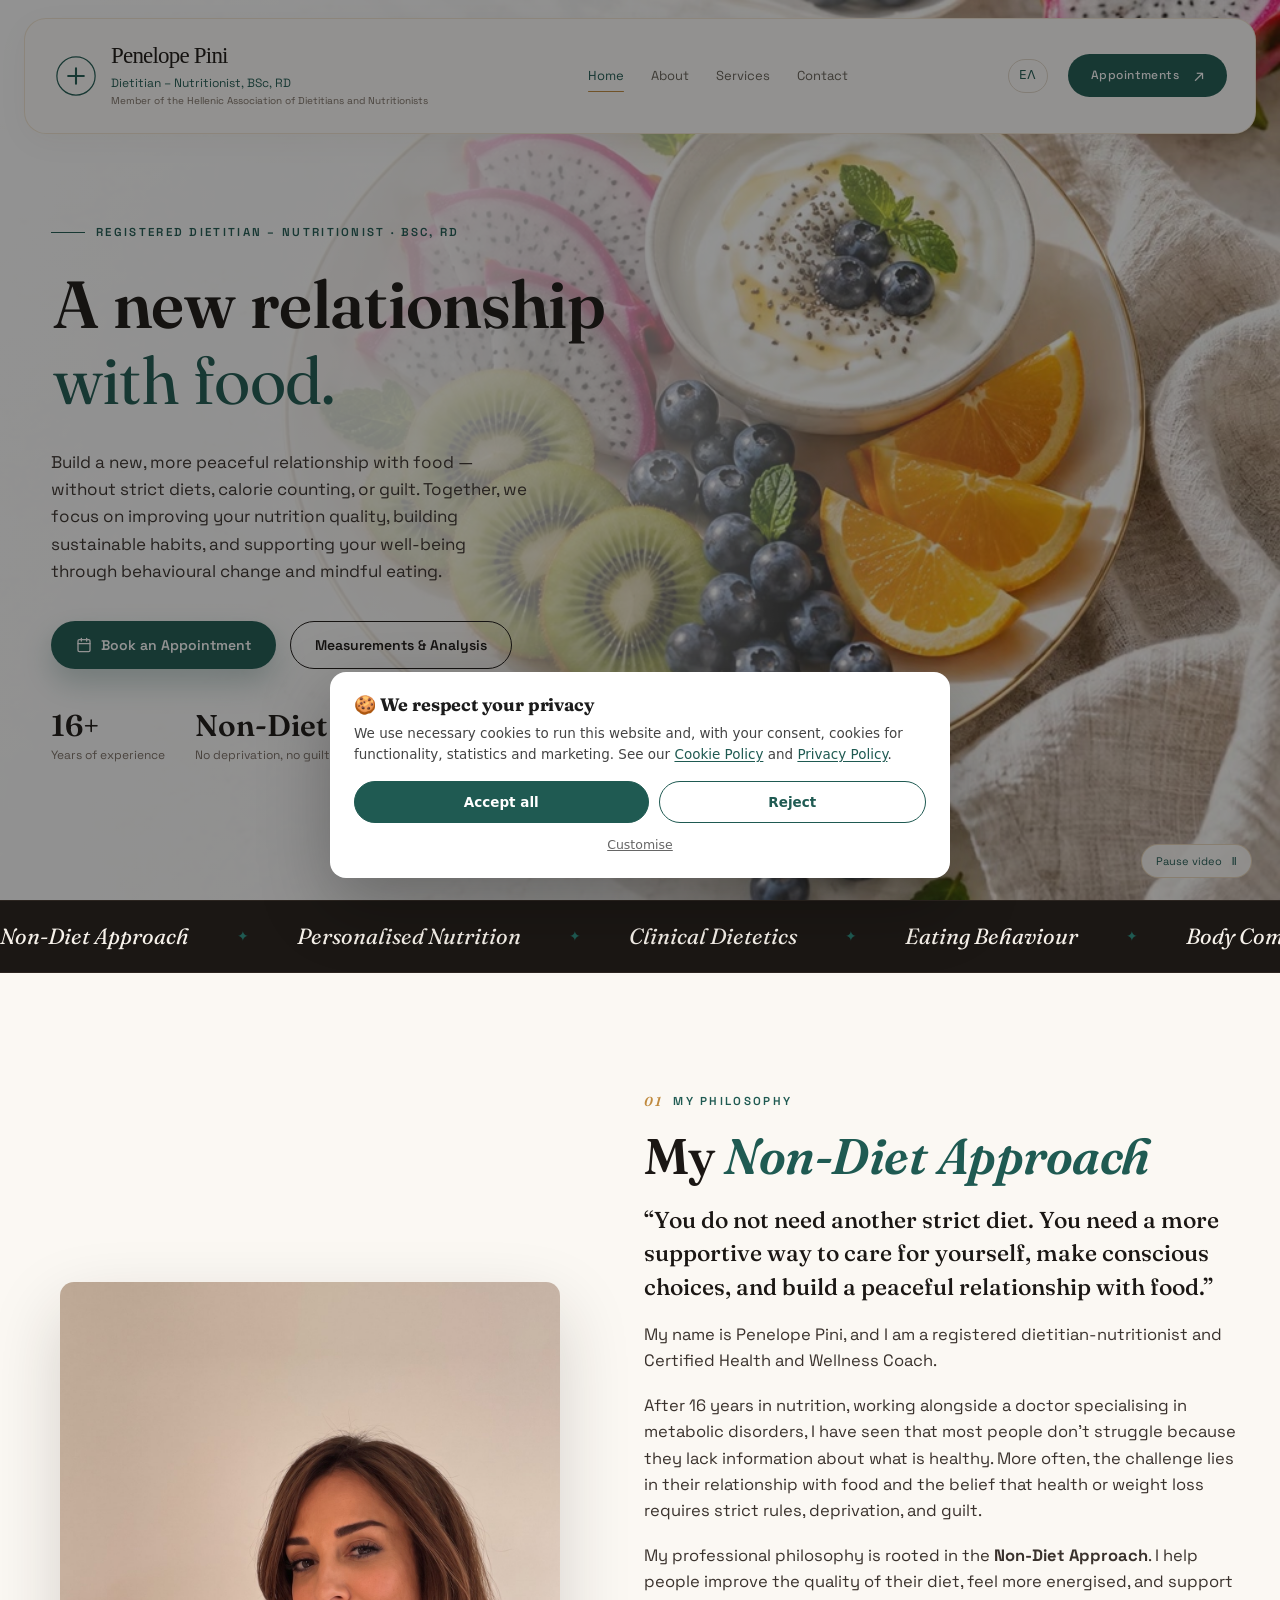
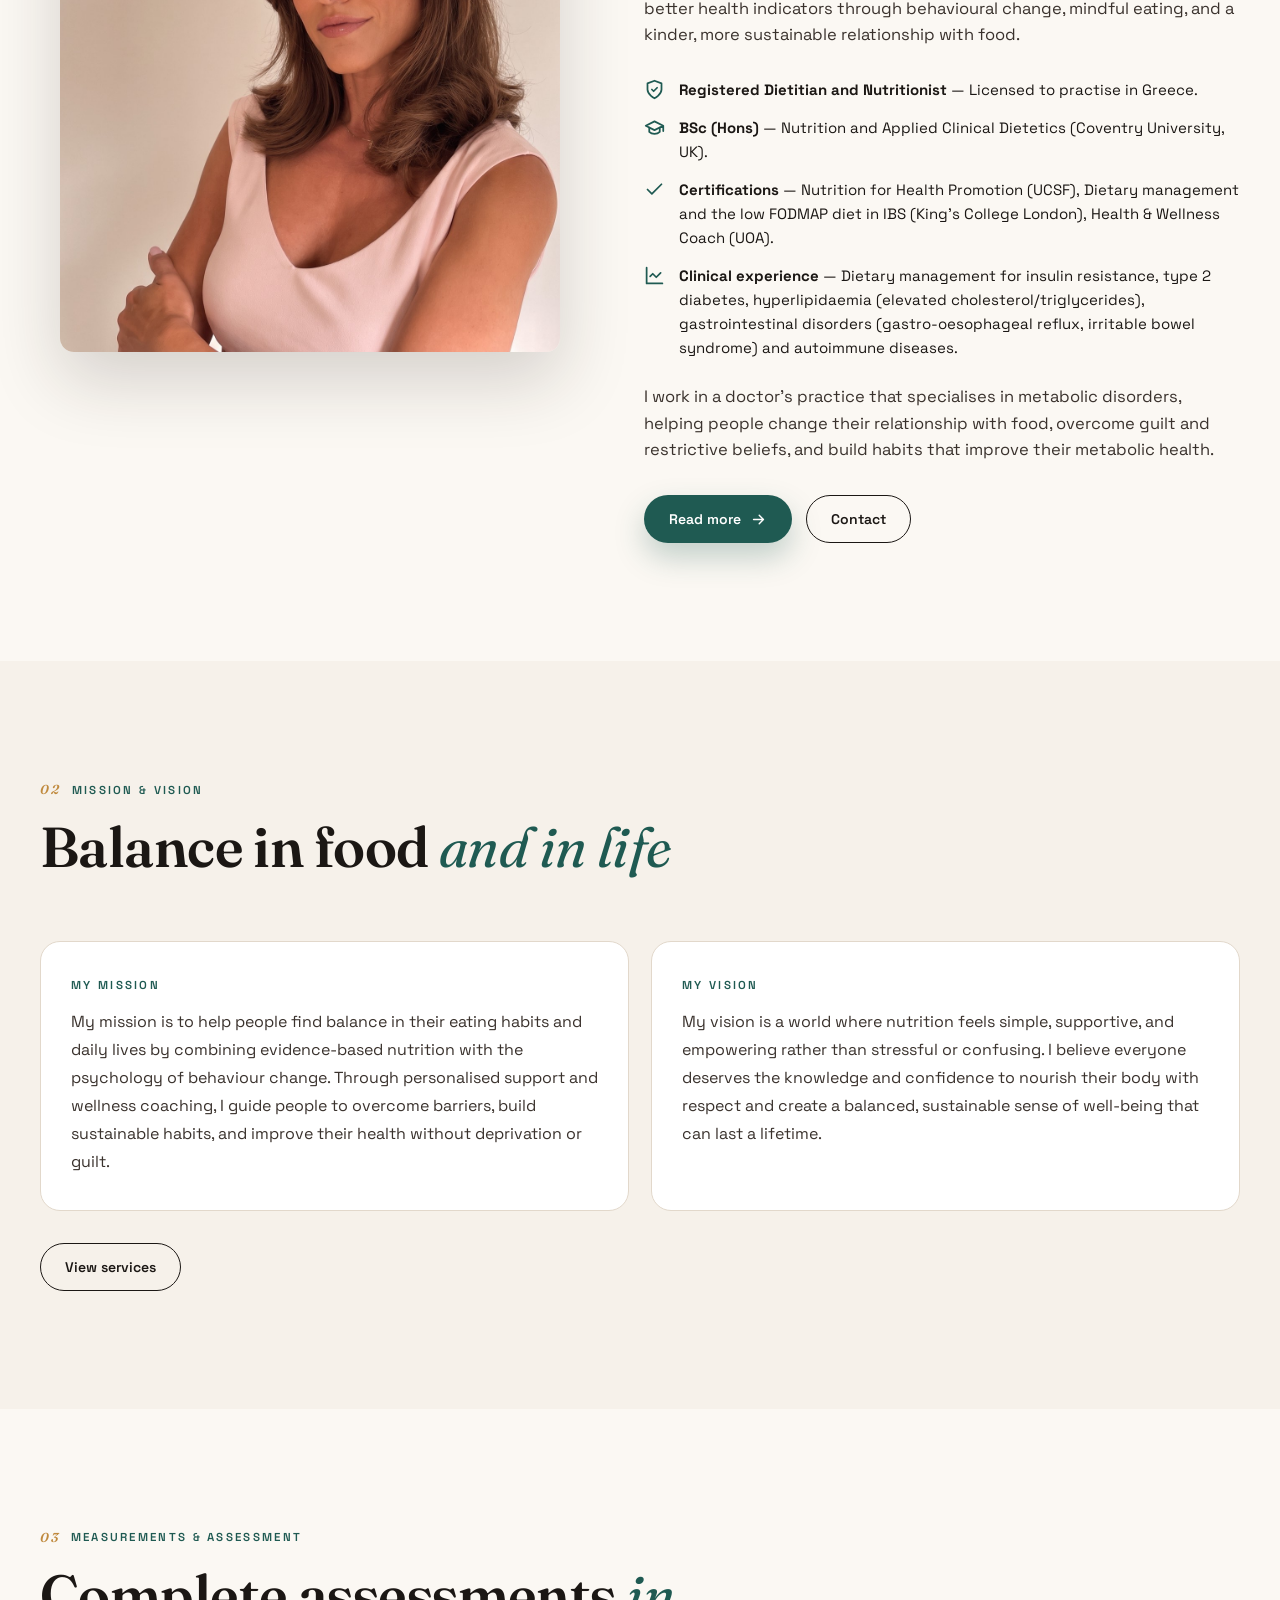
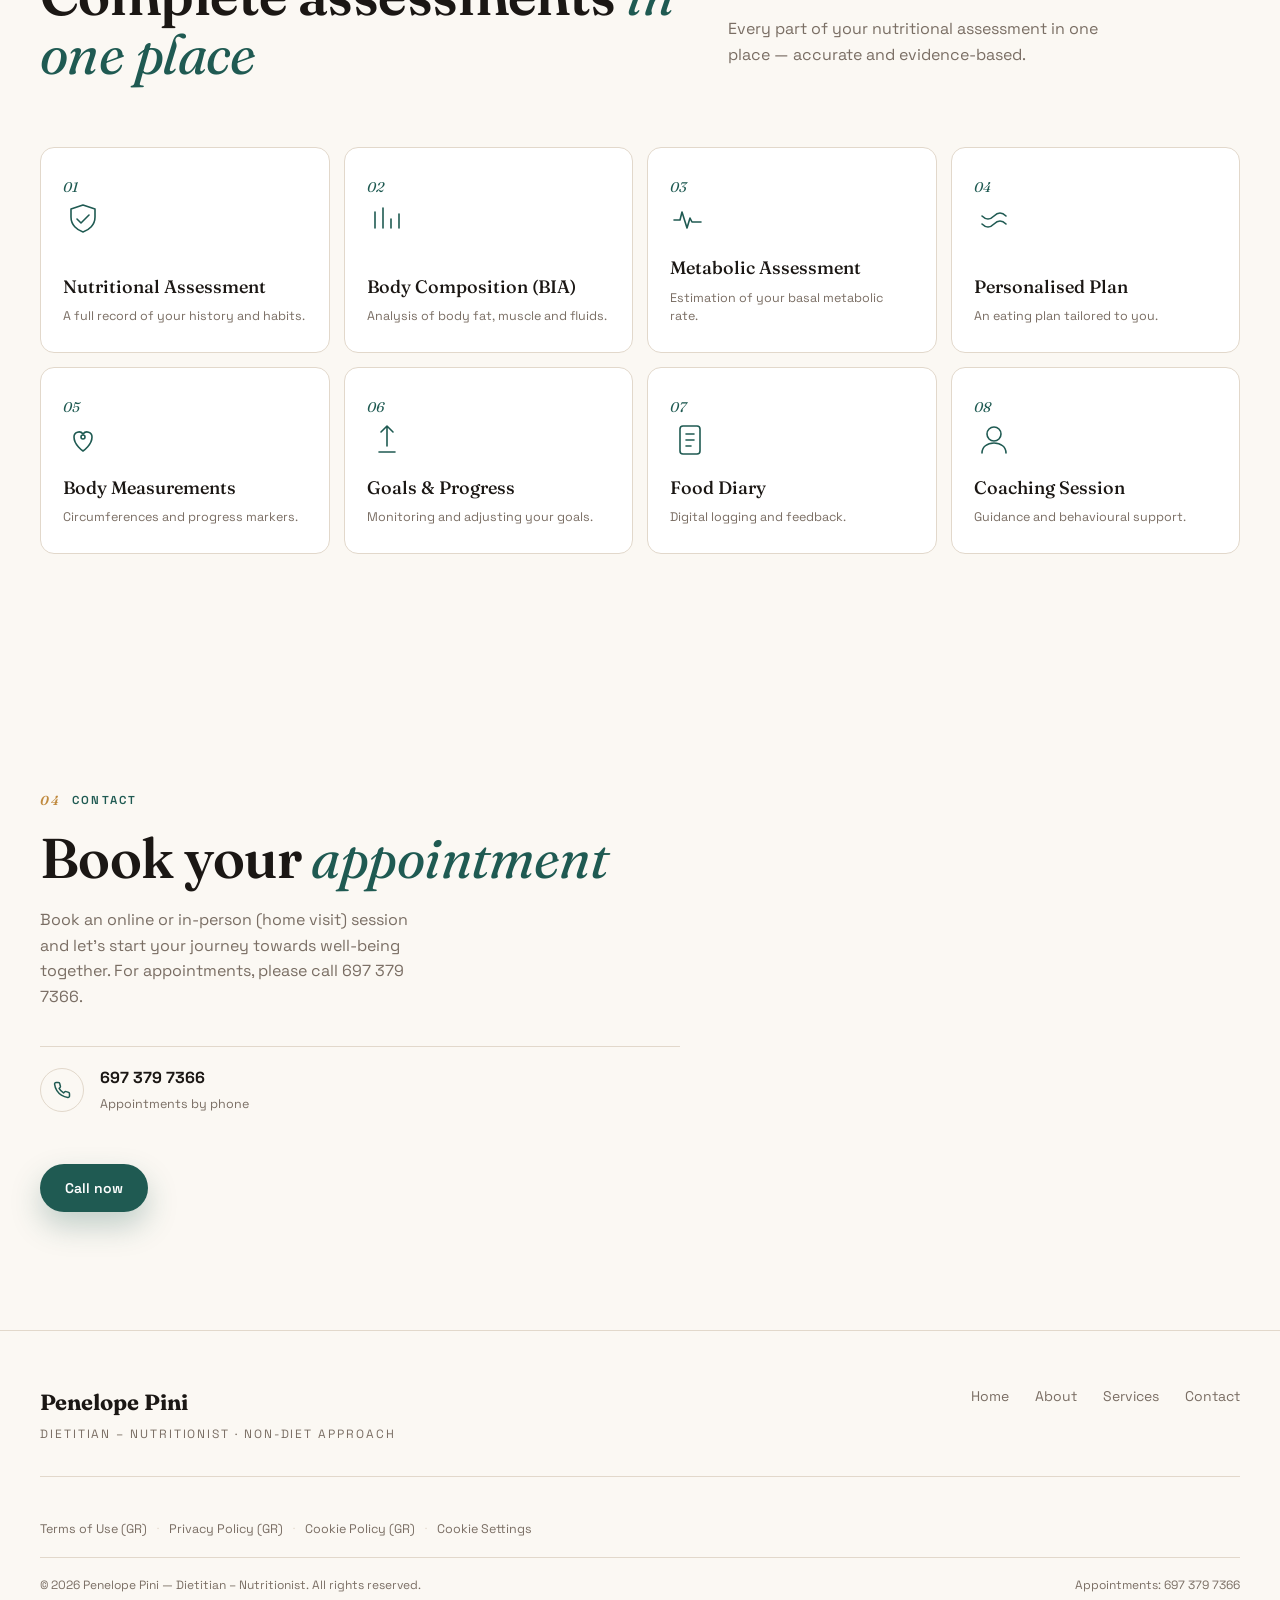
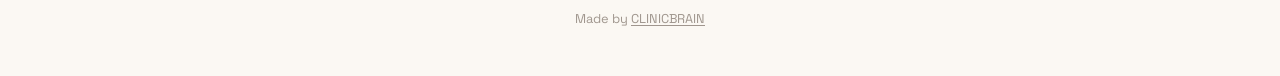
==== commit a5738c54: "Client changes 26/10: new homepage photo, BSc in title, remove stats and opening hours, home visits " ====
--- a/en/index.html
+++ b/en/index.html
@@ -24,7 +24,7 @@
 <meta name="twitter:description" content="Penelope Pini, registered Dietitian – Nutritionist (BSc, RD) and Certified Health & Wellness Coach. Non-Diet Approach: insulin resistance, type 2 diabetes, hyperlipidaemia, IBS and autoimmune conditions. In-person and online sessions." />
 <meta name="twitter:image" content="https://pini-swart.vercel.app/assets/pini-home-sept2026.jpg" />
 
-<script type="application/ld+json">{"@context":"https://schema.org","@type":["HealthAndBeautyBusiness","LocalBusiness"],"@id":"https://pinipinelopi.gr/#clinic","name":"Penelope Pini — Dietitian – Nutritionist","url":"https://pinipinelopi.gr/en/","telephone":"+306973797366","image":"https://pini-swart.vercel.app/assets/pini-home-sept2026.jpg","openingHoursSpecification":[{"@type":"OpeningHoursSpecification","dayOfWeek":["Monday","Tuesday","Thursday"],"opens":"09:00","closes":"21:00"},{"@type":"OpeningHoursSpecification","dayOfWeek":["Wednesday"],"opens":"17:00","closes":"21:00"},{"@type":"OpeningHoursSpecification","dayOfWeek":["Friday"],"opens":"09:00","closes":"14:00"}],"founder":{"@type":"Person","name":"Penelope Pini","jobTitle":"Dietitian – Nutritionist","alumniOf":"Coventry University"}}</script>
+<script type="application/ld+json">{"@context":"https://schema.org","@type":["HealthAndBeautyBusiness","LocalBusiness"],"@id":"https://pinipinelopi.gr/#clinic","name":"Penelope Pini — Dietitian – Nutritionist","url":"https://pinipinelopi.gr/en/","telephone":"+306973797366","image":"https://pini-swart.vercel.app/assets/pini-home-sept2026.jpg","founder":{"@type":"Person","name":"Penelope Pini","jobTitle":"Dietitian – Nutritionist","alumniOf":"Coventry University"}}</script>
 <meta name="theme-color" content="#1b1714" />
 <link rel="preconnect" href="https://fonts.googleapis.com" />
 <link rel="preconnect" href="https://fonts.gstatic.com" crossorigin />
@@ -109,7 +109,7 @@
       <div class="hero-meta">
         <div class="m"><strong >16+</strong><span>Years of experience</span></div>
         <div class="m"><strong>Non-Diet</strong><span>No deprivation, no guilt</span></div>
-        <div class="m"><strong>Online</strong><span>&amp; in-person sessions</span></div>
+        <div class="m"><strong>Online</strong><span>&amp; in-person (home visit) sessions</span></div>
       </div>
     </div>
   </div>
@@ -130,7 +130,7 @@
   <div class="shell">
     <div class="about-grid">
       <div class="about-figure reveal">
-        <img src="../assets/pini-home-sept2026.jpg" width="1552" height="1600" loading="lazy" decoding="async" alt="Penelope Pini — Dietitian – Nutritionist" />
+        <img src="../assets/pini-home-nov2026.jpg" width="1194" height="1600" loading="lazy" decoding="async" alt="Penelope Pini — Dietitian – Nutritionist" />
       </div>
       <div class="about-body">
         <div class="kicker"><span class="num">01</span> My philosophy</div>
@@ -202,59 +202,17 @@
   </div>
 </section>
 
-<section class="stats">
-  <div class="shell stats-grid">
-    <div class="stat reveal"><strong>16+</strong><span>Years of experience</span></div>
-    <div class="stat reveal"><strong data-count="8" data-suffix="">0</strong><span>Types of assessment</span></div>
-    <div class="stat reveal"><strong data-count="10" data-suffix="">0</strong><span>Areas of expertise</span></div>
-    <div class="stat reveal"><strong data-count="100" data-suffix="%">0</strong><span>Personalised approach</span></div>
-  </div>
-</section>
-
-<section class="section hours" id="hours">
-  <div class="shell">
-    <div class="shead reveal">
-      <div>
-        <div class="kicker"><span class="num">04</span> Opening Hours</div>
-        <h2>When you can <em>find me</em></h2>
-      </div>
-      <p class="lead">Sessions are by appointment, in person and online. Today is highlighted automatically.</p>
-    </div>
-    <div class="hours-grid">
-      <div class="hours-table reveal" id="hoursTable">
-        <div class="hrow" data-day="1"><span class="day">Monday</span><span class="time">09:00–14:00 · 17:00–21:00</span></div>
-        <div class="hrow" data-day="2"><span class="day">Tuesday</span><span class="time">09:00–14:00 · 17:00–21:00</span></div>
-        <div class="hrow" data-day="3"><span class="day">Wednesday</span><span class="time">17:00–21:00</span></div>
-        <div class="hrow" data-day="4"><span class="day">Thursday</span><span class="time">09:00–14:00 · 17:00–21:00</span></div>
-        <div class="hrow" data-day="5"><span class="day">Friday</span><span class="time">09:00–14:00</span></div>
-        <div class="hrow" data-day="6"><span class="day">Saturday</span><span class="time closed">Closed</span></div>
-        <div class="hrow" data-day="0"><span class="day">Sunday</span><span class="time closed">Closed</span></div>
-      </div>
-      <div class="hours-aside reveal">
-        <div class="now-status"><span class="dot" id="dotAside"></span><span id="statusAside">Checking…</span></div>
-        <p class="now-sub" id="subAside">&nbsp;</p>
-        <div class="live-clock" id="liveClock">--:--</div>
-        <div class="live-date" id="liveDate">&nbsp;</div>
-        <a class="btn light" href="tel:+306973797366" style="margin-bottom:12px">
-          <svg viewBox="0 0 24 24" fill="none" stroke="currentColor" stroke-width="2" stroke-linecap="round" stroke-linejoin="round"><path d="M22 16.92v3a2 2 0 0 1-2.18 2 19.79 19.79 0 0 1-8.63-3.07 19.5 19.5 0 0 1-6-6 19.79 19.79 0 0 1-3.07-8.67A2 2 0 0 1 4.11 2h3a2 2 0 0 1 2 1.72c.13.96.36 1.9.7 2.81a2 2 0 0 1-.45 2.11L8.09 9.91a16 16 0 0 0 6 6l1.27-1.27a2 2 0 0 1 2.11-.45c.91.34 1.85.57 2.81.7A2 2 0 0 1 22 16.92Z"/></svg>
-          697 379 7366
-        </a>
-        <a class="btn outline-light" href="contact.html">Book an appointment</a>
-      </div>
-    </div>
-  </div>
-</section>
+
 
 <section class="section contact" id="contact">
   <div class="shell">
     <div class="contact-grid no-map">
       <div class="reveal">
-        <div class="kicker"><span class="num">05</span> Contact</div>
+        <div class="kicker"><span class="num">04</span> Contact</div>
         <h2>Book your <em>appointment</em></h2>
-        <p class="clead">Book an online or in-person session and let's start your journey towards well-being together. For appointments, please call 697 379 7366.</p>
+        <p class="clead">Book an online or in-person (home visit) session and let's start your journey towards well-being together. For appointments, please call 697 379 7366.</p>
         <ul class="cinfo">
           <li><a href="tel:+306973797366"><span class="ci-ico"><svg viewBox="0 0 24 24" fill="none" stroke="currentColor" stroke-width="2" stroke-linecap="round" stroke-linejoin="round"><path d="M22 16.92v3a2 2 0 0 1-2.18 2 19.79 19.79 0 0 1-8.63-3.07 19.5 19.5 0 0 1-6-6 19.79 19.79 0 0 1-3.07-8.67A2 2 0 0 1 4.11 2h3a2 2 0 0 1 2 1.72c.13.96.36 1.9.7 2.81a2 2 0 0 1-.45 2.11L8.09 9.91a16 16 0 0 0 6 6l1.27-1.27a2 2 0 0 1 2.11-.45c.91.34 1.85.57 2.81.7A2 2 0 0 1 22 16.92Z"/></svg></span><div><b>697 379 7366</b><span>Appointments by phone</span></div></a></li>
-          <li><div><span class="ci-ico"><svg viewBox="0 0 24 24" fill="none" stroke="currentColor" stroke-width="2" stroke-linecap="round" stroke-linejoin="round"><circle cx="12" cy="12" r="9"/><path d="M12 7v5l3 3"/></svg></span><div><b id="contactToday">Today's hours</b><span id="contactHours">See full opening hours</span></div></div></li>
         </ul>
         <a class="btn primary" href="tel:+306973797366" data-magnetic style="margin-top:30px">Call now</a>
       </div>
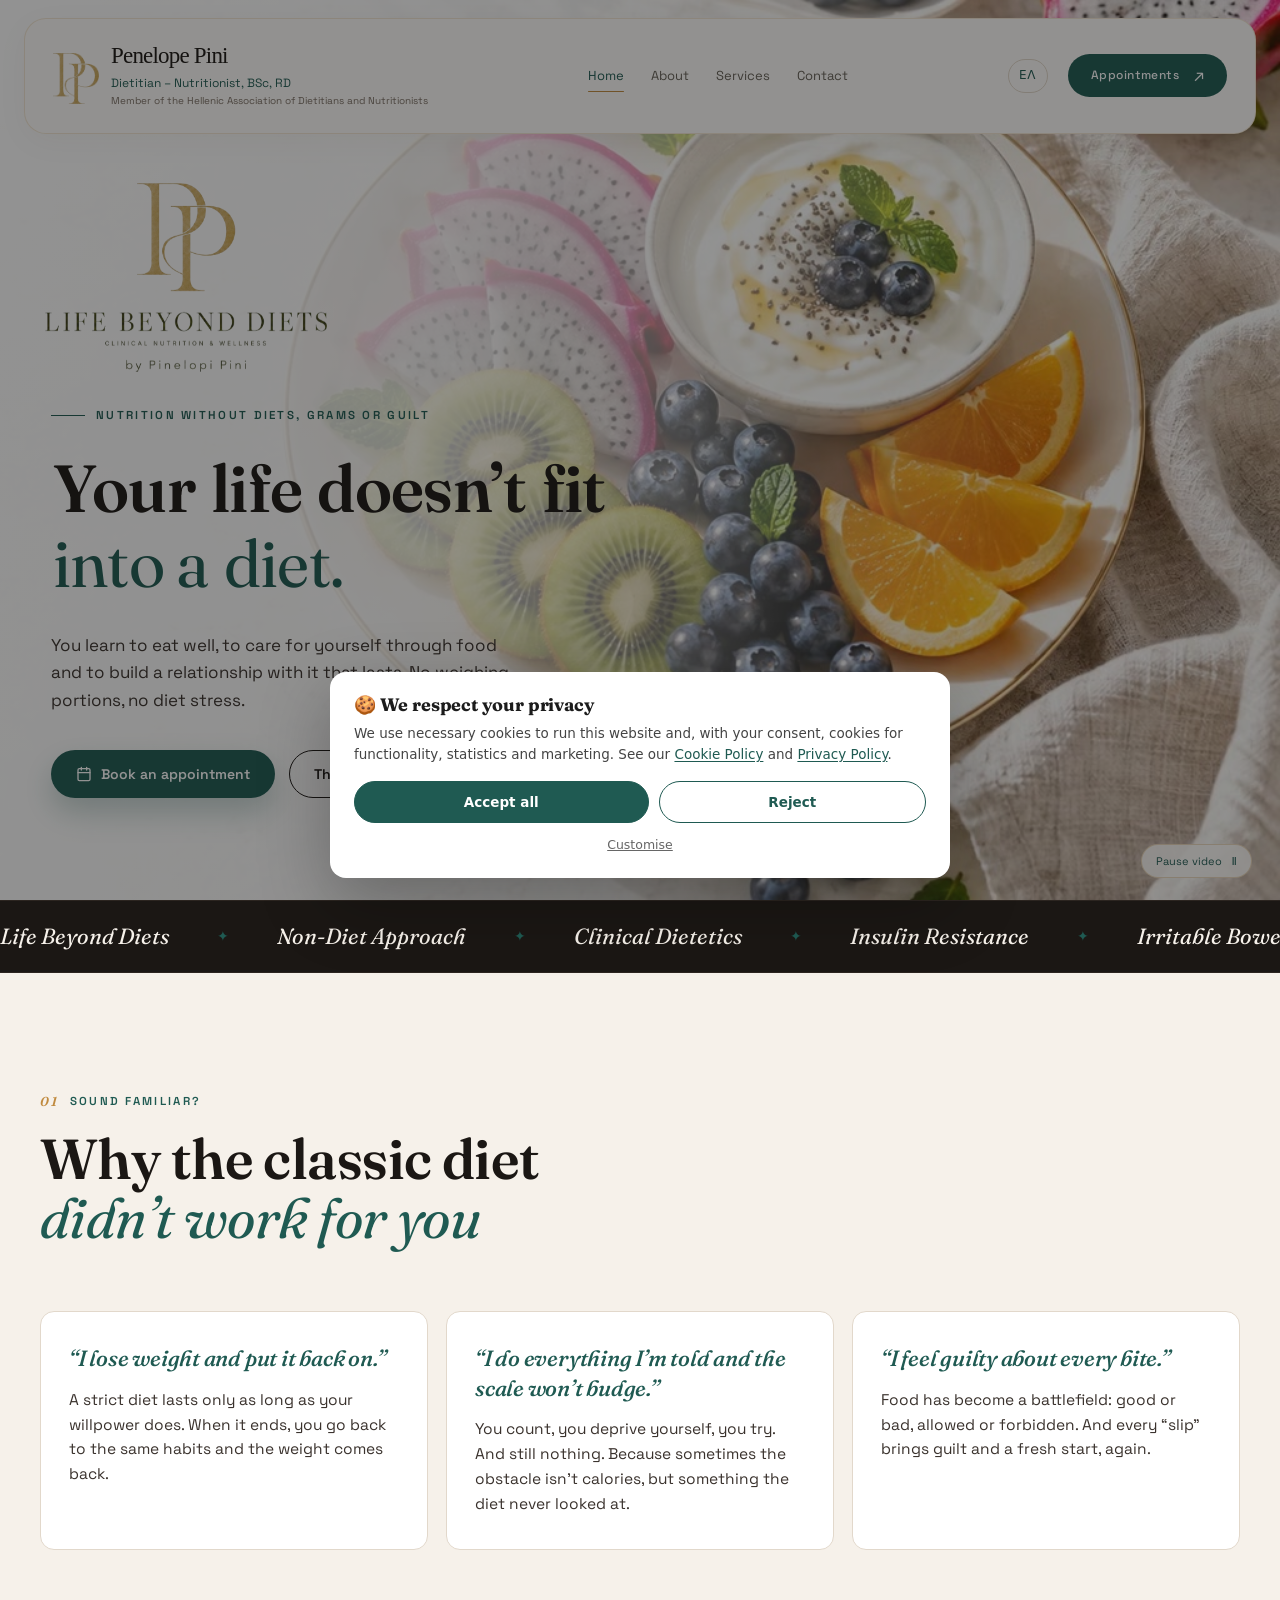
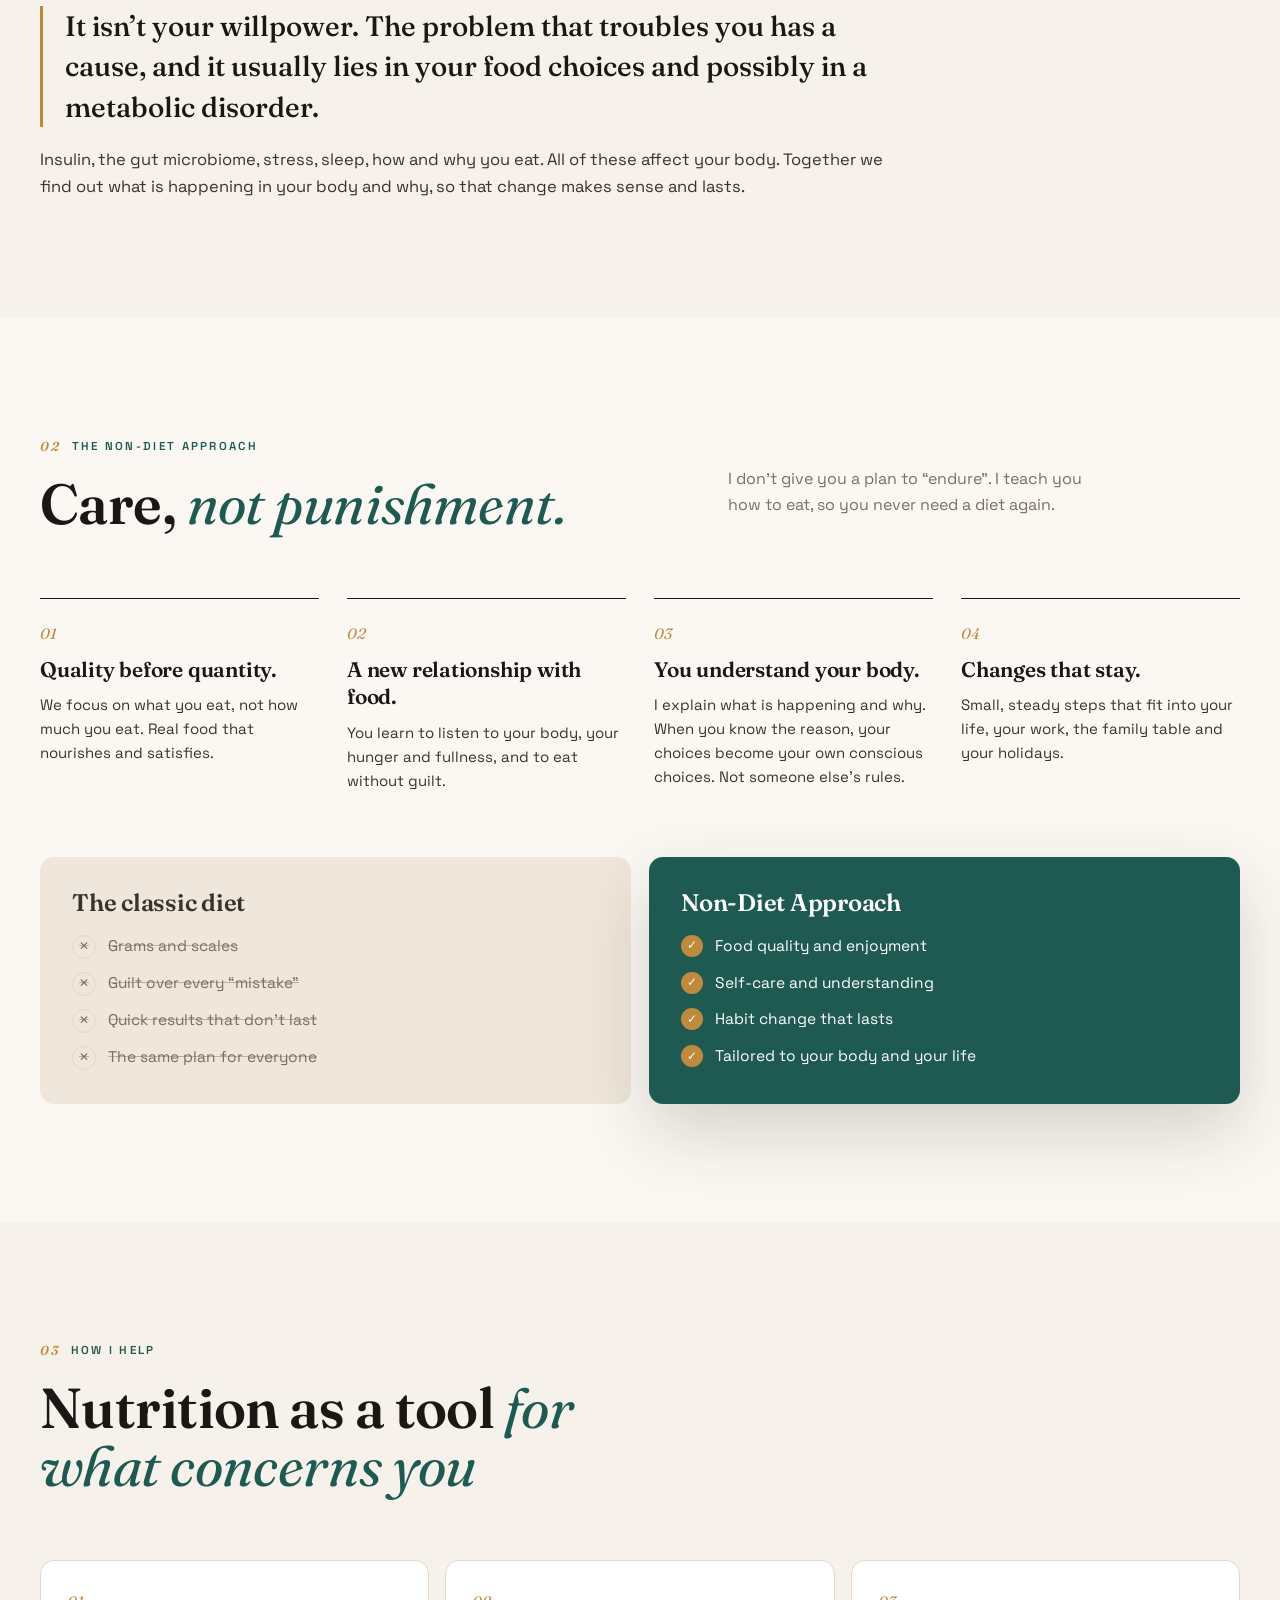
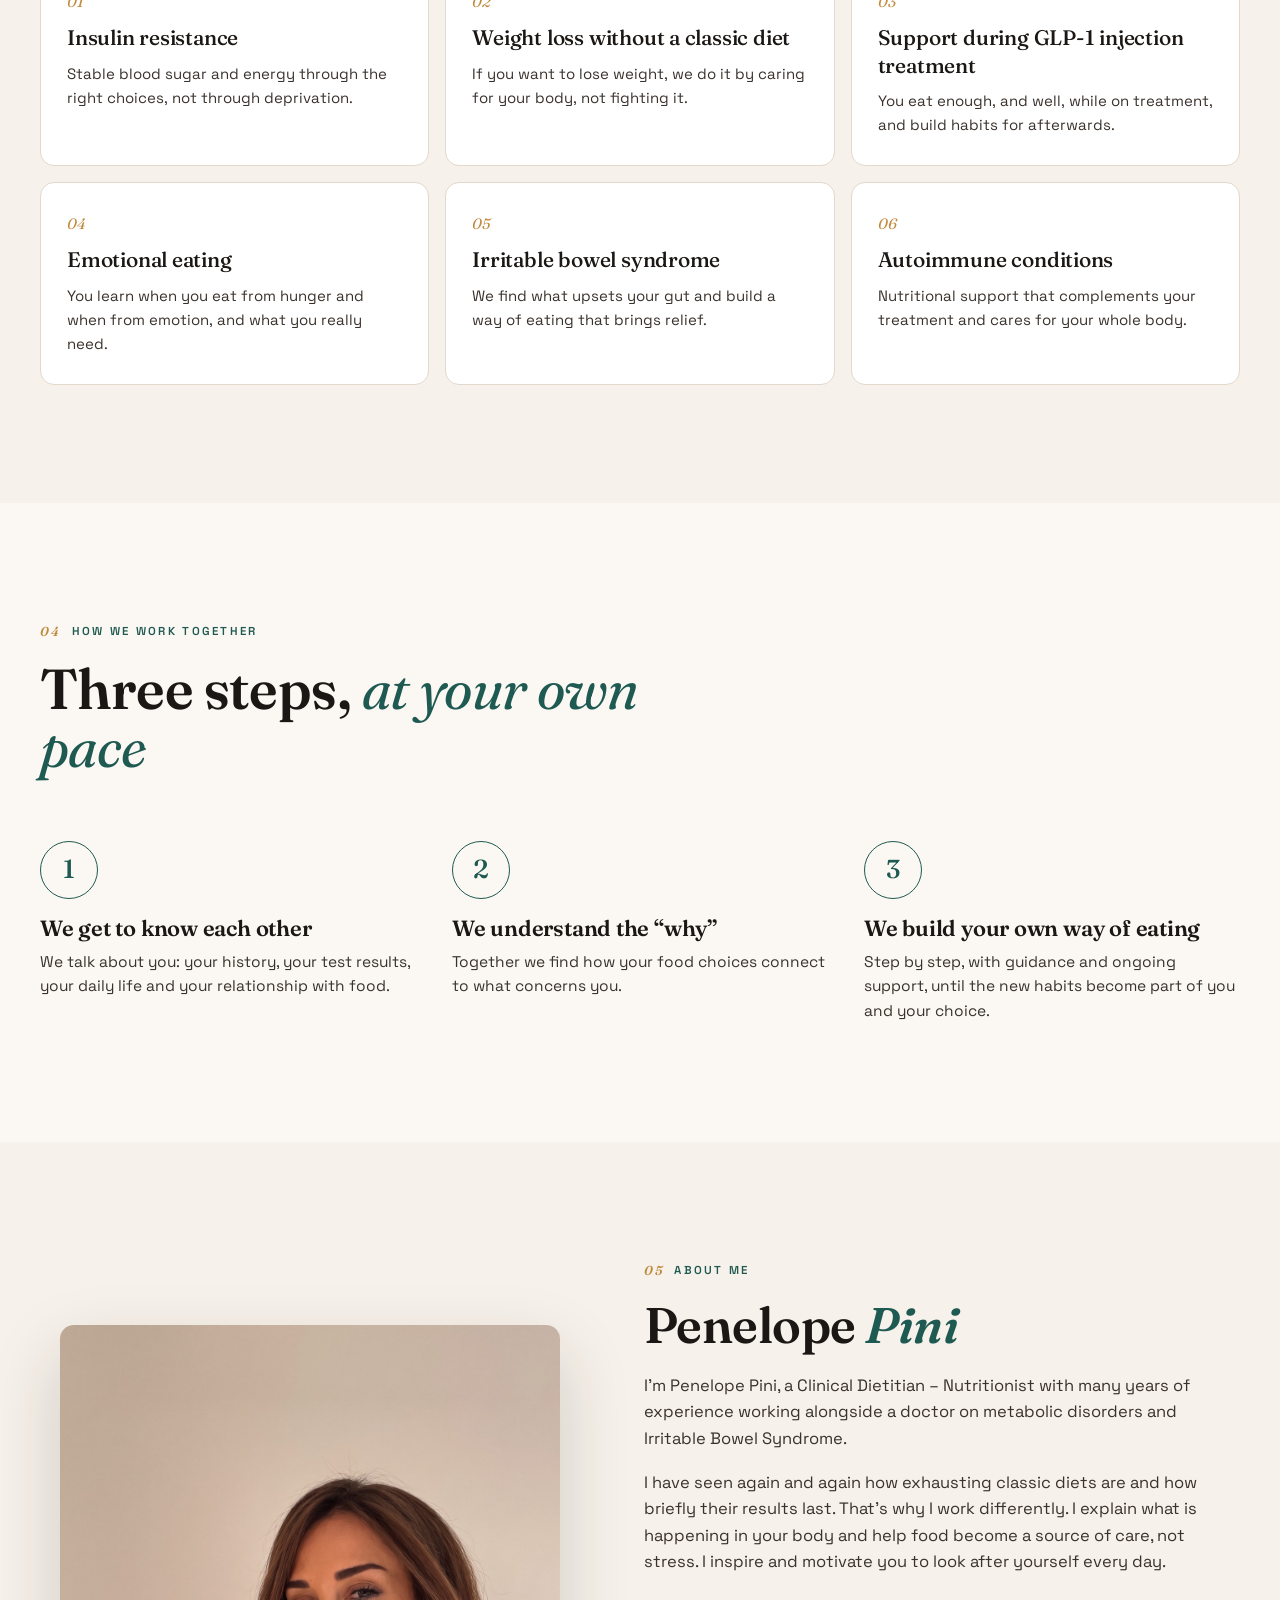
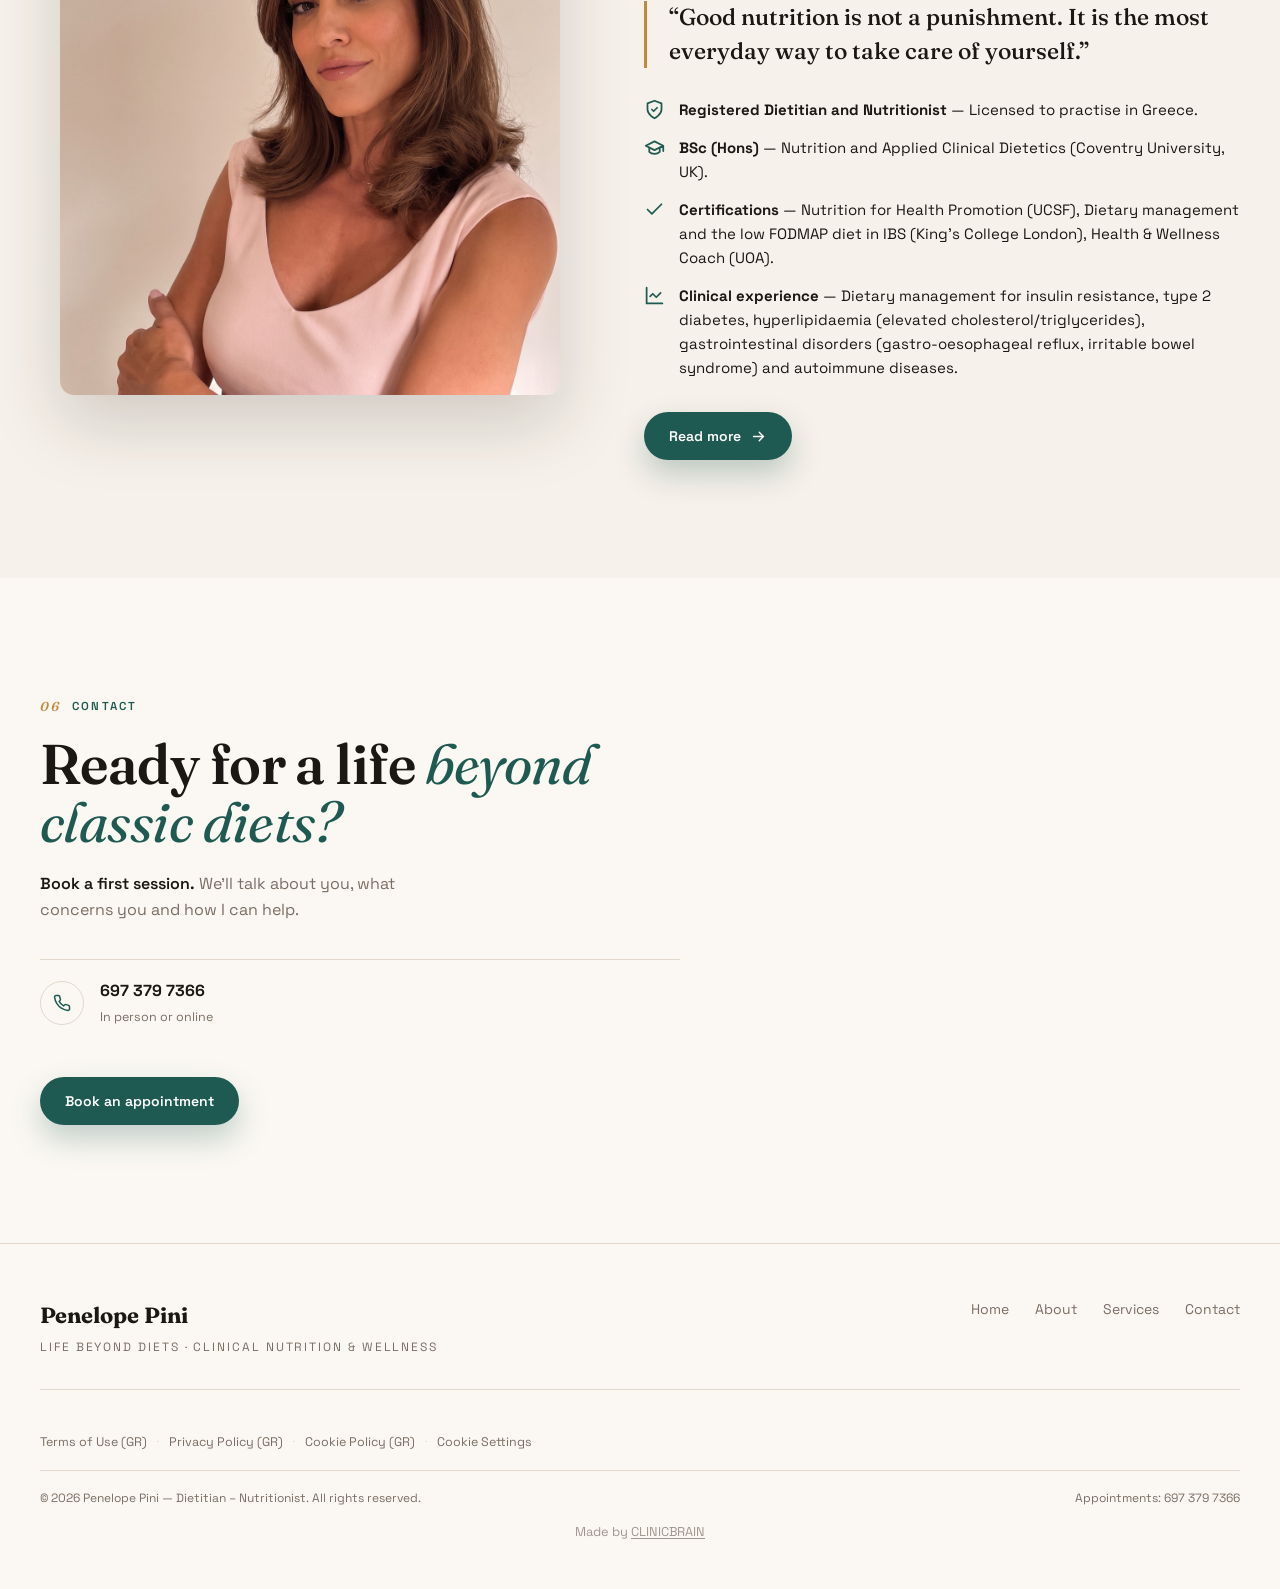
==== commit 4a01272f: "Client changes 10/11: new homepage from Life Beyond Diets copy, keep credentials only, remove measur" ====
--- a/en/index.html
+++ b/en/index.html
@@ -3,7 +3,7 @@
 <head>
 <meta charset="UTF-8" />
 <meta name="viewport" content="width=device-width, initial-scale=1.0" />
-<title>Penelope Pini — Dietitian – Nutritionist · Non-Diet Approach</title>
+<title>Life Beyond Diets — Penelope Pini, Dietitian – Nutritionist · Non-Diet Approach</title>
 <meta name="description" content="Penelope Pini, registered Dietitian – Nutritionist (BSc, RD) and Certified Health & Wellness Coach. Non-Diet Approach: insulin resistance, type 2 diabetes, hyperlipidaemia, IBS and autoimmune conditions. In-person and online sessions." />
 <meta name="author" content="Penelope Pini — Dietitian – Nutritionist" />
 <meta name="robots" content="index, follow, max-image-preview:large" />
@@ -15,12 +15,12 @@
 <meta property="og:locale" content="en_GB" />
 <meta property="og:locale:alternate" content="el_GR" />
 <meta property="og:type" content="website" />
-<meta property="og:title" content="Penelope Pini — Dietitian – Nutritionist · Non-Diet Approach" />
+<meta property="og:title" content="Life Beyond Diets — Penelope Pini, Dietitian – Nutritionist · Non-Diet Approach" />
 <meta property="og:description" content="Penelope Pini, registered Dietitian – Nutritionist (BSc, RD) and Certified Health & Wellness Coach. Non-Diet Approach: insulin resistance, type 2 diabetes, hyperlipidaemia, IBS and autoimmune conditions. In-person and online sessions." />
 <meta property="og:url" content="https://pinipinelopi.gr/en/index.html" />
 <meta property="og:image" content="https://pini-swart.vercel.app/assets/pini-home-sept2026.jpg" />
 <meta name="twitter:card" content="summary_large_image" />
-<meta name="twitter:title" content="Penelope Pini — Dietitian – Nutritionist · Non-Diet Approach" />
+<meta name="twitter:title" content="Life Beyond Diets — Penelope Pini, Dietitian – Nutritionist · Non-Diet Approach" />
 <meta name="twitter:description" content="Penelope Pini, registered Dietitian – Nutritionist (BSc, RD) and Certified Health & Wellness Coach. Non-Diet Approach: insulin resistance, type 2 diabetes, hyperlipidaemia, IBS and autoimmune conditions. In-person and online sessions." />
 <meta name="twitter:image" content="https://pini-swart.vercel.app/assets/pini-home-sept2026.jpg" />
 
@@ -29,7 +29,7 @@
 <link rel="preconnect" href="https://fonts.googleapis.com" />
 <link rel="preconnect" href="https://fonts.gstatic.com" crossorigin />
 <link href="https://fonts.googleapis.com/css2?family=Fraunces:ital,opsz,wght@0,9..144,400;0,9..144,500;0,9..144,600;0,9..144,700;0,9..144,900;1,9..144,400;1,9..144,500&family=Space+Grotesk:wght@400;500;600;700&display=swap" rel="stylesheet" />
-<link rel="stylesheet" href="../assets/premium.css?v=20261001" />
+<link rel="stylesheet" href="../assets/premium.css?v=20261111" />
 <style>
   :root{
     --accent:#1f5a52;--accent-deep:#163f39;--gold:#c08a3e;
@@ -40,6 +40,53 @@
   .cb-credit a:hover{opacity:1}
   .about-cta{display:flex;flex-wrap:wrap;gap:14px;margin-top:32px}
   .about-cta .btn svg{width:17px;height:17px}
+  /* Life Beyond Diets homepage (Nov 2026) */
+  .hero-logo{display:block;width:clamp(200px,22vw,290px);height:auto;margin:0 0 26px -6px;opacity:0;animation:fade .9s var(--ease) .1s forwards}
+  .familiar{background:var(--paper)}
+  .pain-grid{display:grid;grid-template-columns:repeat(3,1fr);gap:18px}
+  .pain{background:var(--white);border:1px solid var(--line);border-radius:var(--r);padding:32px 28px}
+  .pain h3{font-family:"Fraunces",serif;font-style:italic;font-weight:500;font-size:22px;line-height:1.35;color:var(--accent);margin:0 0 14px}
+  .pain p{margin:0;color:var(--ink-2);font-size:15.5px}
+  .cause{margin-top:56px;max-width:860px}
+  .cause p{color:var(--ink-2);font-size:16.5px;margin:0}
+  .cause .cause-lead{font-family:"Fraunces",serif;font-size:clamp(22px,2.4vw,28px);font-weight:500;line-height:1.45;color:var(--ink);margin:0 0 20px;padding-left:22px;border-left:3px solid var(--gold)}
+  .approach{background:var(--cream)}
+  .principles{display:grid;grid-template-columns:repeat(4,1fr);gap:28px}
+  .principle{border-top:1px solid var(--ink);padding-top:22px}
+  .principle .pnum,.help-card .hnum{font-family:"Fraunces",serif;font-style:italic;color:var(--gold);font-size:15px}
+  .principle h3{font-family:"Fraunces",serif;font-weight:600;font-size:21px;margin:10px 0 10px;line-height:1.3}
+  .principle p{margin:0;color:var(--ink-2);font-size:15px}
+  .compare{display:grid;grid-template-columns:1fr 1fr;gap:18px;margin-top:64px}
+  .cmp{border-radius:var(--r);padding:34px 32px}
+  .cmp h3{font-family:"Fraunces",serif;font-weight:600;font-size:24px;margin:0 0 18px}
+  .cmp ul{list-style:none;margin:0;padding:0;display:grid;gap:12px}
+  .cmp li{display:flex;gap:12px;align-items:flex-start;font-size:15.5px}
+  .cmp li::before{flex:none;width:22px;height:22px;border-radius:50%;display:grid;place-items:center;font-size:12px;font-weight:700;margin-top:1px}
+  .cmp-old{background:var(--paper-2);color:var(--muted)}
+  .cmp-old h3{color:var(--ink-2)}
+  .cmp-old li{text-decoration:line-through;text-decoration-color:rgba(122,110,100,.45)}
+  .cmp-old li::before{content:"✕";border:1px solid var(--line);color:var(--muted)}
+  .cmp-new{background:var(--accent);color:#fff;box-shadow:var(--shadow-l)}
+  .cmp-new h3{color:#fff}
+  .cmp-new li::before{content:"✓";background:var(--gold);color:#fff}
+  .help{background:var(--paper)}
+  .help-grid{display:grid;grid-template-columns:repeat(3,1fr);gap:16px}
+  .help-card{background:var(--white);border:1px solid var(--line);border-radius:var(--r);padding:28px 26px;transition:transform .4s var(--ease),border-color .35s ease,box-shadow .35s ease}
+  .help-card:hover{transform:translateY(-4px);border-color:var(--accent);box-shadow:var(--shadow-s)}
+  .help-card h3{font-family:"Fraunces",serif;font-weight:500;font-size:21px;line-height:1.3;margin:10px 0 10px;color:var(--ink)}
+  .help-card p{margin:0;color:var(--ink-2);font-size:15px}
+  .steps{background:var(--cream)}
+  .step-list{list-style:none;margin:0;padding:0;display:grid;grid-template-columns:repeat(3,1fr);gap:36px}
+  .step{display:flex;flex-direction:column;gap:18px}
+  .step .snum{width:58px;height:58px;border-radius:50%;border:1px solid var(--accent);color:var(--accent);display:grid;place-items:center;font-family:"Fraunces",serif;font-size:26px;font-weight:500}
+  .step h3{font-family:"Fraunces",serif;font-weight:600;font-size:22px;margin:0 0 10px}
+  .step p{margin:0;color:var(--ink-2);font-size:15.5px}
+  .about{background:var(--paper)}
+  .about-body p.intro{margin-top:26px;padding-left:22px;border-left:3px solid var(--gold)}
+  .contact .clead strong{color:var(--ink);font-weight:600}
+  @media (max-width:1000px){.principles{grid-template-columns:1fr 1fr}.help-grid{grid-template-columns:1fr 1fr}}
+  @media (max-width:820px){.pain-grid,.compare,.step-list{grid-template-columns:1fr}.step-list{gap:28px}}
+  @media (max-width:560px){.principles,.help-grid{grid-template-columns:1fr}.hero-logo{width:190px;margin:0 auto 18px}.cmp{padding:28px 22px}.pain{padding:26px 22px}}
 </style>
 </head>
 <body class="home-page">
@@ -49,12 +96,7 @@
 <header class="topbar" id="topbar">
   <div class="shell nav">
     <a class="brand" href="#top" aria-label="Penelope Pini">
-      <span class="brand-mark">
-        <svg viewBox="0 0 46 46" fill="none">
-          <circle cx="23" cy="23" r="22" stroke="currentColor" stroke-width="1.4"/>
-          <path d="M23 14v18M14 23h18" stroke="currentColor" stroke-width="2.4" stroke-linecap="round"/>
-        </svg>
-      </span>
+      <span class="brand-mark"><img src="../assets/pp-monogram.png" width="218" height="240" alt="" /></span>
       <span class="brand-txt"><strong>Penelope Pini</strong><span class="brand-title">Dietitian – Nutritionist, BSc, RD</span><span class="brand-membership">Member of the Hellenic Association of Dietitians and Nutritionists</span></span>
     </a>
     <nav class="nav-links">
@@ -92,25 +134,21 @@
   <button class="video-toggle" type="button" aria-label="Pause background video" aria-pressed="false">Pause video <span aria-hidden="true">Ⅱ</span></button>
   <div class="shell">
     <div class="hero-text">
-      <div class="eyebrow">Registered Dietitian – Nutritionist · BSc, RD</div>
+      <img class="hero-logo" src="../assets/life-beyond-diets-logo.png" width="900" height="603" alt="Life Beyond Diets — Clinical Nutrition &amp; Wellness by Pinelopi Pini" />
+      <div class="eyebrow">Nutrition without diets, grams or guilt</div>
       <h1 id="heroH1">
-        <span class="word"><i>A</i></span> <span class="word"><i>new</i></span> <span class="word"><i>relationship</i></span><br>
-        <span class="word"><i class="it">with</i></span> <span class="word"><i class="it">food.</i></span>
+        <span class="word"><i>Your</i></span> <span class="word"><i>life</i></span> <span class="word"><i>doesn’t</i></span> <span class="word"><i>fit</i></span><br>
+        <span class="word"><i class="it">into a</i></span> <span class="word"><i class="it">diet.</i></span>
       </h1>
-      <p class="hero-copy">Build a new, more peaceful relationship with food — without strict diets, calorie counting, or guilt. Together, we focus on improving your nutrition quality, building sustainable habits, and supporting your well-being through behavioural change and mindful eating.</p>
+      <p class="hero-copy">You learn to eat well, to care for yourself through food and to build a relationship with it that lasts. No weighing portions, no diet stress.</p>
       <div class="hero-actions">
-        <a class="btn primary" href="contact.html">
+        <a class="btn primary" href="#contact">
           <svg viewBox="0 0 24 24" fill="none" stroke="currentColor" stroke-width="2" stroke-linecap="round" stroke-linejoin="round"><rect x="3" y="4" width="18" height="18" rx="2"/><path d="M16 2v4M8 2v4M3 10h18"/></svg>
-          Book an Appointment
+          Book an appointment
         </a>
-        <a class="btn ghost" href="services.html#exams">Measurements &amp; Analysis</a>
+        <a class="btn ghost" href="#approach">The Non-Diet Approach</a>
       </div>
       <img class="hero-mobile-art" src="../assets/healthy-breakfast.jpg" alt="Fresh fruit and yoghurt on a bright breakfast table" width="1536" height="1024" />
-      <div class="hero-meta">
-        <div class="m"><strong >16+</strong><span>Years of experience</span></div>
-        <div class="m"><strong>Non-Diet</strong><span>No deprivation, no guilt</span></div>
-        <div class="m"><strong>Online</strong><span>&amp; in-person (home visit) sessions</span></div>
-      </div>
     </div>
   </div>
   <div class="ecg-wrap">
@@ -122,9 +160,111 @@
 
 <div class="marquee" aria-hidden="true">
   <div class="marquee-track" id="marquee">
-    <span>Non-Diet Approach</span><span>Personalised Nutrition</span><span>Clinical Dietetics</span><span>Eating Behaviour</span><span>Body Composition</span><span>Wellness Coaching</span>
+    <span>Life Beyond Diets</span><span>Non-Diet Approach</span><span>Clinical Dietetics</span><span>Insulin Resistance</span><span>Irritable Bowel Syndrome</span><span>Emotional Eating</span>
   </div>
 </div>
+
+<section class="section familiar" id="familiar">
+  <div class="shell">
+    <div class="shead reveal">
+      <div>
+        <div class="kicker"><span class="num">01</span> Sound familiar?</div>
+        <h2>Why the classic diet <em>didn’t work for you</em></h2>
+      </div>
+    </div>
+    <div class="pain-grid">
+      <article class="pain reveal">
+        <h3>“I lose weight and put it back on.”</h3>
+        <p>A strict diet lasts only as long as your willpower does. When it ends, you go back to the same habits and the weight comes back.</p>
+      </article>
+      <article class="pain reveal">
+        <h3>“I do everything I’m told and the scale won’t budge.”</h3>
+        <p>You count, you deprive yourself, you try. And still nothing. Because sometimes the obstacle isn’t calories, but something the diet never looked at.</p>
+      </article>
+      <article class="pain reveal">
+        <h3>“I feel guilty about every bite.”</h3>
+        <p>Food has become a battlefield: good or bad, allowed or forbidden. And every “slip” brings guilt and a fresh start, again.</p>
+      </article>
+    </div>
+    <div class="cause reveal">
+      <p class="cause-lead">It isn’t your willpower. The problem that troubles you has a cause, and it usually lies in your food choices and possibly in a metabolic disorder.</p>
+      <p>Insulin, the gut microbiome, stress, sleep, how and why you eat. All of these affect your body. Together we find out what is happening in your body and why, so that change makes sense and lasts.</p>
+    </div>
+  </div>
+</section>
+
+<section class="section approach" id="approach">
+  <div class="shell">
+    <div class="shead reveal">
+      <div>
+        <div class="kicker"><span class="num">02</span> The Non-Diet Approach</div>
+        <h2>Care, <em>not punishment.</em></h2>
+      </div>
+      <p class="lead">I don’t give you a plan to “endure”. I teach you how to eat, so you never need a diet again.</p>
+    </div>
+    <div class="principles">
+      <article class="principle reveal"><span class="pnum">01</span><h3>Quality before quantity.</h3><p>We focus on what you eat, not how much you eat. Real food that nourishes and satisfies.</p></article>
+      <article class="principle reveal"><span class="pnum">02</span><h3>A new relationship with food.</h3><p>You learn to listen to your body, your hunger and fullness, and to eat without guilt.</p></article>
+      <article class="principle reveal"><span class="pnum">03</span><h3>You understand your body.</h3><p>I explain what is happening and why. When you know the reason, your choices become your own conscious choices. Not someone else’s rules.</p></article>
+      <article class="principle reveal"><span class="pnum">04</span><h3>Changes that stay.</h3><p>Small, steady steps that fit into your life, your work, the family table and your holidays.</p></article>
+    </div>
+    <div class="compare reveal">
+      <div class="cmp cmp-old">
+        <h3>The classic diet</h3>
+        <ul>
+          <li>Grams and scales</li>
+          <li>Guilt over every “mistake”</li>
+          <li>Quick results that don’t last</li>
+          <li>The same plan for everyone</li>
+        </ul>
+      </div>
+      <div class="cmp cmp-new">
+        <h3>Non-Diet Approach</h3>
+        <ul>
+          <li>Food quality and enjoyment</li>
+          <li>Self-care and understanding</li>
+          <li>Habit change that lasts</li>
+          <li>Tailored to your body and your life</li>
+        </ul>
+      </div>
+    </div>
+  </div>
+</section>
+
+<section class="section help" id="services">
+  <div class="shell">
+    <div class="shead reveal">
+      <div>
+        <div class="kicker"><span class="num">03</span> How I help</div>
+        <h2>Nutrition as a tool <em>for what concerns you</em></h2>
+      </div>
+    </div>
+    <div class="help-grid">
+      <article class="help-card reveal"><span class="hnum">01</span><h3>Insulin resistance</h3><p>Stable blood sugar and energy through the right choices, not through deprivation.</p></article>
+      <article class="help-card reveal"><span class="hnum">02</span><h3>Weight loss without a classic diet</h3><p>If you want to lose weight, we do it by caring for your body, not fighting it.</p></article>
+      <article class="help-card reveal"><span class="hnum">03</span><h3>Support during GLP-1 injection treatment</h3><p>You eat enough, and well, while on treatment, and build habits for afterwards.</p></article>
+      <article class="help-card reveal"><span class="hnum">04</span><h3>Emotional eating</h3><p>You learn when you eat from hunger and when from emotion, and what you really need.</p></article>
+      <article class="help-card reveal"><span class="hnum">05</span><h3>Irritable bowel syndrome</h3><p>We find what upsets your gut and build a way of eating that brings relief.</p></article>
+      <article class="help-card reveal"><span class="hnum">06</span><h3>Autoimmune conditions</h3><p>Nutritional support that complements your treatment and cares for your whole body.</p></article>
+    </div>
+  </div>
+</section>
+
+<section class="section steps" id="steps">
+  <div class="shell">
+    <div class="shead reveal">
+      <div>
+        <div class="kicker"><span class="num">04</span> How we work together</div>
+        <h2>Three steps, <em>at your own pace</em></h2>
+      </div>
+    </div>
+    <ol class="step-list">
+      <li class="step reveal"><span class="snum">1</span><div><h3>We get to know each other</h3><p>We talk about you: your history, your test results, your daily life and your relationship with food.</p></div></li>
+      <li class="step reveal"><span class="snum">2</span><div><h3>We understand the “why”</h3><p>Together we find how your food choices connect to what concerns you.</p></div></li>
+      <li class="step reveal"><span class="snum">3</span><div><h3>We build your own way of eating</h3><p>Step by step, with guidance and ongoing support, until the new habits become part of you and your choice.</p></div></li>
+    </ol>
+  </div>
+</section>
 
 <section class="section about" id="about">
   <div class="shell">
@@ -133,88 +273,39 @@
         <img src="../assets/pini-home-nov2026.jpg" width="1194" height="1600" loading="lazy" decoding="async" alt="Penelope Pini — Dietitian – Nutritionist" />
       </div>
       <div class="about-body">
-        <div class="kicker"><span class="num">01</span> My philosophy</div>
-        <h2>My <em>Non-Diet Approach</em></h2>
-        <p class="intro reveal">“You do not need another strict diet. You need a more supportive way to care for yourself, make conscious choices, and build a peaceful relationship with food.”</p>
-        <p class="reveal">My name is Penelope Pini, and I am a registered dietitian-nutritionist and Certified Health and Wellness Coach.</p>
-        <p class="reveal">After 16 years in nutrition, working alongside a doctor specialising in metabolic disorders, I have seen that most people don't struggle because they lack information about what is healthy. More often, the challenge lies in their relationship with food and the belief that health or weight loss requires strict rules, deprivation, and guilt.</p>
-        <p class="reveal">My professional philosophy is rooted in the <strong>Non-Diet Approach</strong>. I help people improve the quality of their diet, feel more energised, and support better health indicators through behavioural change, mindful eating, and a kinder, more sustainable relationship with food.</p>
+        <div class="kicker"><span class="num">05</span> About me</div>
+        <h2>Penelope <em>Pini</em></h2>
+        <p class="reveal">I’m Penelope Pini, a Clinical Dietitian – Nutritionist with many years of experience working alongside a doctor on metabolic disorders and Irritable Bowel Syndrome.</p>
+        <p class="reveal">I have seen again and again how exhausting classic diets are and how briefly their results last. That’s why I work differently. I explain what is happening in your body and help food become a source of care, not stress. I inspire and motivate you to look after yourself every day.</p>
+        <p class="intro reveal">“Good nutrition is not a punishment. It is the most everyday way to take care of yourself.”</p>
         <ul class="cred-list reveal">
           <li><svg viewBox="0 0 24 24" fill="none" stroke="currentColor" stroke-width="2" stroke-linecap="round" stroke-linejoin="round"><path d="M12 22s8-4 8-10V5l-8-3-8 3v7c0 6 8 10 8 10z"/><path d="m9 12 2 2 4-4"/></svg><span><b>Registered Dietitian and Nutritionist</b> — Licensed to practise in Greece.</span></li>
           <li><svg viewBox="0 0 24 24" fill="none" stroke="currentColor" stroke-width="2" stroke-linecap="round" stroke-linejoin="round"><path d="M22 10v6M2 10l10-5 10 5-10 5z"/><path d="M6 12v5c3 3 9 3 12 0v-5"/></svg><span><b>BSc (Hons)</b> — Nutrition and Applied Clinical Dietetics (Coventry University, UK).</span></li>
           <li><svg viewBox="0 0 24 24" fill="none" stroke="currentColor" stroke-width="2" stroke-linecap="round" stroke-linejoin="round"><path d="M20 6 9 17l-5-5"/></svg><span><b>Certifications</b> — Nutrition for Health Promotion (UCSF), Dietary management and the low FODMAP diet in IBS (King’s College London), Health &amp; Wellness Coach (UOA).</span></li>
           <li><svg viewBox="0 0 24 24" fill="none" stroke="currentColor" stroke-width="2" stroke-linecap="round" stroke-linejoin="round"><path d="M3 3v18h18"/><path d="m19 9-5 5-4-4-3 3"/></svg><span><b>Clinical experience</b> — Dietary management for insulin resistance, type 2 diabetes, hyperlipidaemia (elevated cholesterol/triglycerides), gastrointestinal disorders (gastro-oesophageal reflux, irritable bowel syndrome) and autoimmune diseases.</span></li>
         </ul>
-        <p class="reveal" style="margin-top:1.5rem;">I work in a doctor’s practice that specialises in metabolic disorders, helping people change their relationship with food, overcome guilt and restrictive beliefs, and build habits that improve their metabolic health.</p>
         <div class="about-cta reveal">
           <a class="btn primary" href="about.html" data-magnetic>
             Read more
             <svg viewBox="0 0 24 24" fill="none" stroke="currentColor" stroke-width="2" stroke-linecap="round" stroke-linejoin="round"><path d="M5 12h14M13 6l6 6-6 6"/></svg>
           </a>
-          <a class="btn ghost" href="contact.html" data-magnetic>Contact</a>
         </div>
       </div>
     </div>
   </div>
 </section>
-
-<section class="section mission" id="services">
-  <div class="shell">
-    <div class="shead reveal">
-      <div>
-        <div class="kicker"><span class="num">02</span> Mission &amp; Vision</div>
-        <h2>Balance in food <em>and in life</em></h2>
-      </div>
-    </div>
-    <div class="mv-grid">
-      <article class="mv reveal">
-        <div class="kicker">My mission</div>
-        <p>My mission is to help people find balance in their eating habits and daily lives by combining evidence-based nutrition with the psychology of behaviour change. Through personalised support and wellness coaching, I guide people to overcome barriers, build sustainable habits, and improve their health without deprivation or guilt.</p>
-      </article>
-      <article class="mv reveal">
-        <div class="kicker">My vision</div>
-        <p>My vision is a world where nutrition feels simple, supportive, and empowering rather than stressful or confusing. I believe everyone deserves the knowledge and confidence to nourish their body with respect and create a balanced, sustainable sense of well-being that can last a lifetime.</p>
-      </article>
-    </div>
-    <div class="mv-cta reveal"><a class="btn ghost" href="services.html" data-magnetic>View services</a></div>
-  </div>
-</section>
-
-<section class="section exams" id="exams">
-  <div class="shell">
-    <div class="shead reveal">
-      <div>
-        <div class="kicker"><span class="num">03</span> Measurements &amp; Assessment</div>
-        <h2>Complete assessments <em>in one place</em></h2>
-      </div>
-      <p class="lead">Every part of your nutritional assessment in one place — accurate and evidence-based.</p>
-    </div>
-    <div class="exam-grid">
-      <article class="exam reveal"><div><span class="enum">01</span><div class="eico"><svg viewBox="0 0 40 40" fill="none" stroke="currentColor" stroke-width="1.6" stroke-linecap="round" stroke-linejoin="round"><path d="M20 5l12 4v8c0 8-6 13-12 15-6-2-12-7-12-15V9z"/><path d="M14 19l4 4 8-8"/></svg></div></div><div><h4>Nutritional Assessment</h4><p>A full record of your history and habits.</p></div></article>
-      <article class="exam reveal"><div><span class="enum">02</span><div class="eico"><svg viewBox="0 0 40 40" fill="none" stroke="currentColor" stroke-width="1.6" stroke-linecap="round" stroke-linejoin="round"><path d="M8 28V12M16 28V8M24 28v-9M32 28V14"/></svg></div></div><div><h4>Body Composition (BIA)</h4><p>Analysis of body fat, muscle and fluids.</p></div></article>
-      <article class="exam reveal"><div><span class="enum">03</span><div class="eico"><svg viewBox="0 0 40 40" fill="none" stroke="currentColor" stroke-width="1.6" stroke-linecap="round" stroke-linejoin="round"><path d="M4 20h6l2-8 5 16 3-10 2 4h9"/></svg></div></div><div><h4>Metabolic Assessment</h4><p>Estimation of your basal metabolic rate.</p></div></article>
-      <article class="exam reveal"><div><span class="enum">04</span><div class="eico"><svg viewBox="0 0 40 40" fill="none" stroke="currentColor" stroke-width="1.6" stroke-linecap="round" stroke-linejoin="round"><path d="M8 24c4 4 8 4 12 0s8-4 12 0M8 16c4 4 8 4 12 0s8-4 12 0"/></svg></div></div><div><h4>Personalised Plan</h4><p>An eating plan tailored to you.</p></div></article>
-      <article class="exam reveal"><div><span class="enum">05</span><div class="eico"><svg viewBox="0 0 40 40" fill="none" stroke="currentColor" stroke-width="1.6" stroke-linecap="round" stroke-linejoin="round"><path d="M20 31s-9-6-9-14a5 5 0 0 1 9-3 5 5 0 0 1 9 3c0 8-9 14-9 14Z"/><circle cx="20" cy="17" r="2"/></svg></div></div><div><h4>Body Measurements</h4><p>Circumferences and progress markers.</p></div></article>
-      <article class="exam reveal"><div><span class="enum">06</span><div class="eico"><svg viewBox="0 0 40 40" fill="none" stroke="currentColor" stroke-width="1.6" stroke-linecap="round" stroke-linejoin="round"><path d="M20 6v20M14 12l6-6 6 6M12 32h16"/></svg></div></div><div><h4>Goals &amp; Progress</h4><p>Monitoring and adjusting your goals.</p></div></article>
-      <article class="exam reveal"><div><span class="enum">07</span><div class="eico"><svg viewBox="0 0 40 40" fill="none" stroke="currentColor" stroke-width="1.6" stroke-linecap="round" stroke-linejoin="round"><rect x="10" y="6" width="20" height="28" rx="3"/><path d="M16 14h8M16 20h8M16 26h5"/></svg></div></div><div><h4>Food Diary</h4><p>Digital logging and feedback.</p></div></article>
-      <article class="exam reveal"><div><span class="enum">08</span><div class="eico"><svg viewBox="0 0 40 40" fill="none" stroke="currentColor" stroke-width="1.6" stroke-linecap="round" stroke-linejoin="round"><circle cx="20" cy="14" r="7"/><path d="M8 33c0-6 5-10 12-10s12 4 12 10"/></svg></div></div><div><h4>Coaching Session</h4><p>Guidance and behavioural support.</p></div></article>
-    </div>
-  </div>
-</section>
-
-
 
 <section class="section contact" id="contact">
   <div class="shell">
     <div class="contact-grid no-map">
       <div class="reveal">
-        <div class="kicker"><span class="num">04</span> Contact</div>
-        <h2>Book your <em>appointment</em></h2>
-        <p class="clead">Book an online or in-person (home visit) session and let's start your journey towards well-being together. For appointments, please call 697 379 7366.</p>
+        <div class="kicker"><span class="num">06</span> Contact</div>
+        <h2>Ready for a life <em>beyond classic diets?</em></h2>
+        <p class="clead"><strong>Book a first session.</strong> We’ll talk about you, what concerns you and how I can help.</p>
         <ul class="cinfo">
-          <li><a href="tel:+306973797366"><span class="ci-ico"><svg viewBox="0 0 24 24" fill="none" stroke="currentColor" stroke-width="2" stroke-linecap="round" stroke-linejoin="round"><path d="M22 16.92v3a2 2 0 0 1-2.18 2 19.79 19.79 0 0 1-8.63-3.07 19.5 19.5 0 0 1-6-6 19.79 19.79 0 0 1-3.07-8.67A2 2 0 0 1 4.11 2h3a2 2 0 0 1 2 1.72c.13.96.36 1.9.7 2.81a2 2 0 0 1-.45 2.11L8.09 9.91a16 16 0 0 0 6 6l1.27-1.27a2 2 0 0 1 2.11-.45c.91.34 1.85.57 2.81.7A2 2 0 0 1 22 16.92Z"/></svg></span><div><b>697 379 7366</b><span>Appointments by phone</span></div></a></li>
+          <li><a href="tel:+306973797366"><span class="ci-ico"><svg viewBox="0 0 24 24" fill="none" stroke="currentColor" stroke-width="2" stroke-linecap="round" stroke-linejoin="round"><path d="M22 16.92v3a2 2 0 0 1-2.18 2 19.79 19.79 0 0 1-8.63-3.07 19.5 19.5 0 0 1-6-6 19.79 19.79 0 0 1-3.07-8.67A2 2 0 0 1 4.11 2h3a2 2 0 0 1 2 1.72c.13.96.36 1.9.7 2.81a2 2 0 0 1-.45 2.11L8.09 9.91a16 16 0 0 0 6 6l1.27-1.27a2 2 0 0 1 2.11-.45c.91.34 1.85.57 2.81.7A2 2 0 0 1 22 16.92Z"/></svg></span><div><b>697 379 7366</b><span>In person or online</span></div></a></li>
         </ul>
-        <a class="btn primary" href="tel:+306973797366" data-magnetic style="margin-top:30px">Call now</a>
+        <a class="btn primary" href="tel:+306973797366" data-magnetic style="margin-top:30px">Book an appointment</a>
       </div>
     </div>
   </div>
@@ -224,7 +315,7 @@
 <footer>
   <div class="shell">
     <div class="foot-top">
-      <div class="foot-brand"><strong>Penelope Pini</strong><span>Dietitian – Nutritionist · Non-Diet Approach</span></div>
+      <div class="foot-brand"><strong>Penelope Pini</strong><span>Life Beyond Diets · Clinical Nutrition &amp; Wellness</span></div>
       <nav class="foot-nav">
         <a href="index.html">Home</a><a href="about.html">About</a><a href="services.html">Services</a><a href="contact.html">Contact</a>
       </nav>
--- a/assets/premium.css
+++ b/assets/premium.css
@@ -550,3 +550,6 @@
 .lang-switch{display:inline-flex;align-items:center;justify-content:center;min-width:40px;height:34px;padding:0 10px;border:1px solid var(--line);border-radius:999px;font-size:12px;font-weight:500;letter-spacing:.06em;color:var(--accent);transition:border-color .25s ease,background .25s ease}
 .lang-switch:hover{border-color:var(--accent);background:rgba(31,90,82,.06)}
 @media(max-width:560px){.lang-switch{height:30px;min-width:34px;padding:0 8px;font-size:11px;margin-right:4px}}
+
+/* Life Beyond Diets PP monogram in the brand slot (Nov 2026) */
+.brand-mark img{height:100%;width:100%;object-fit:contain;display:block}
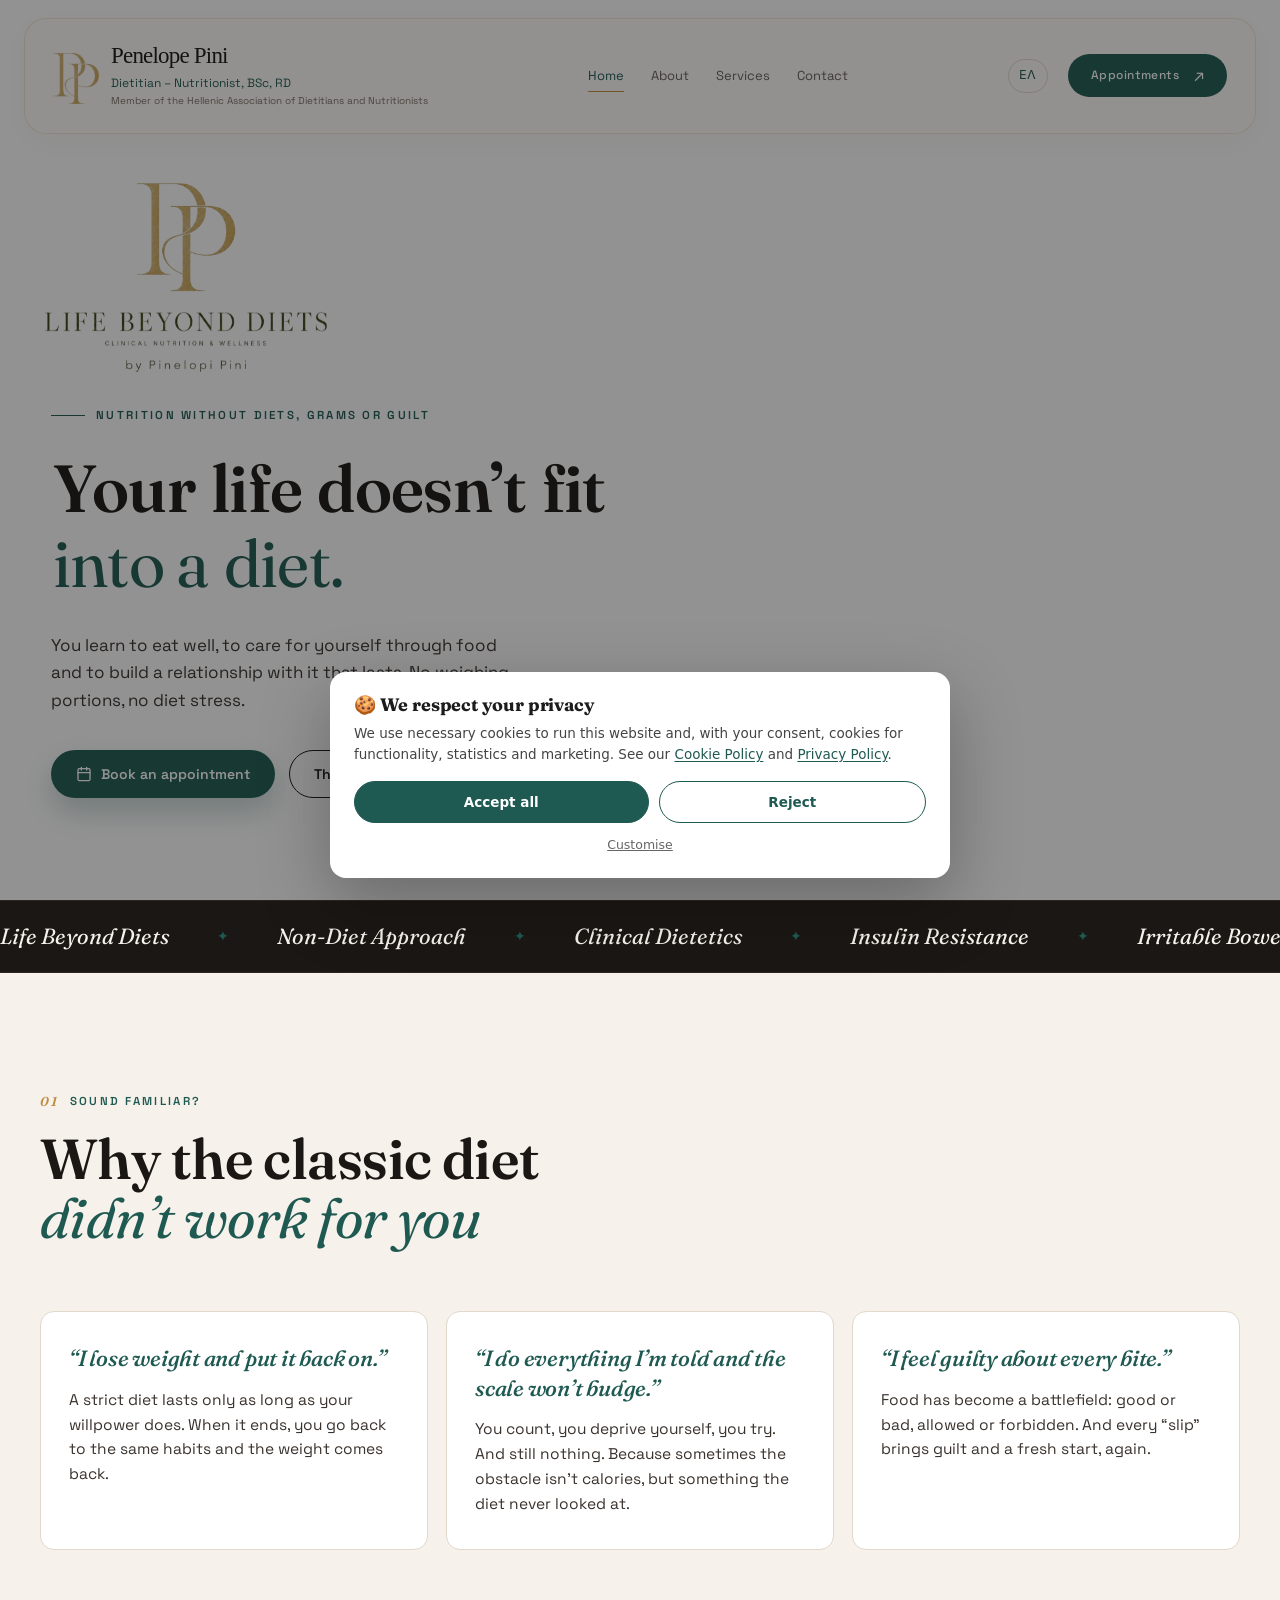
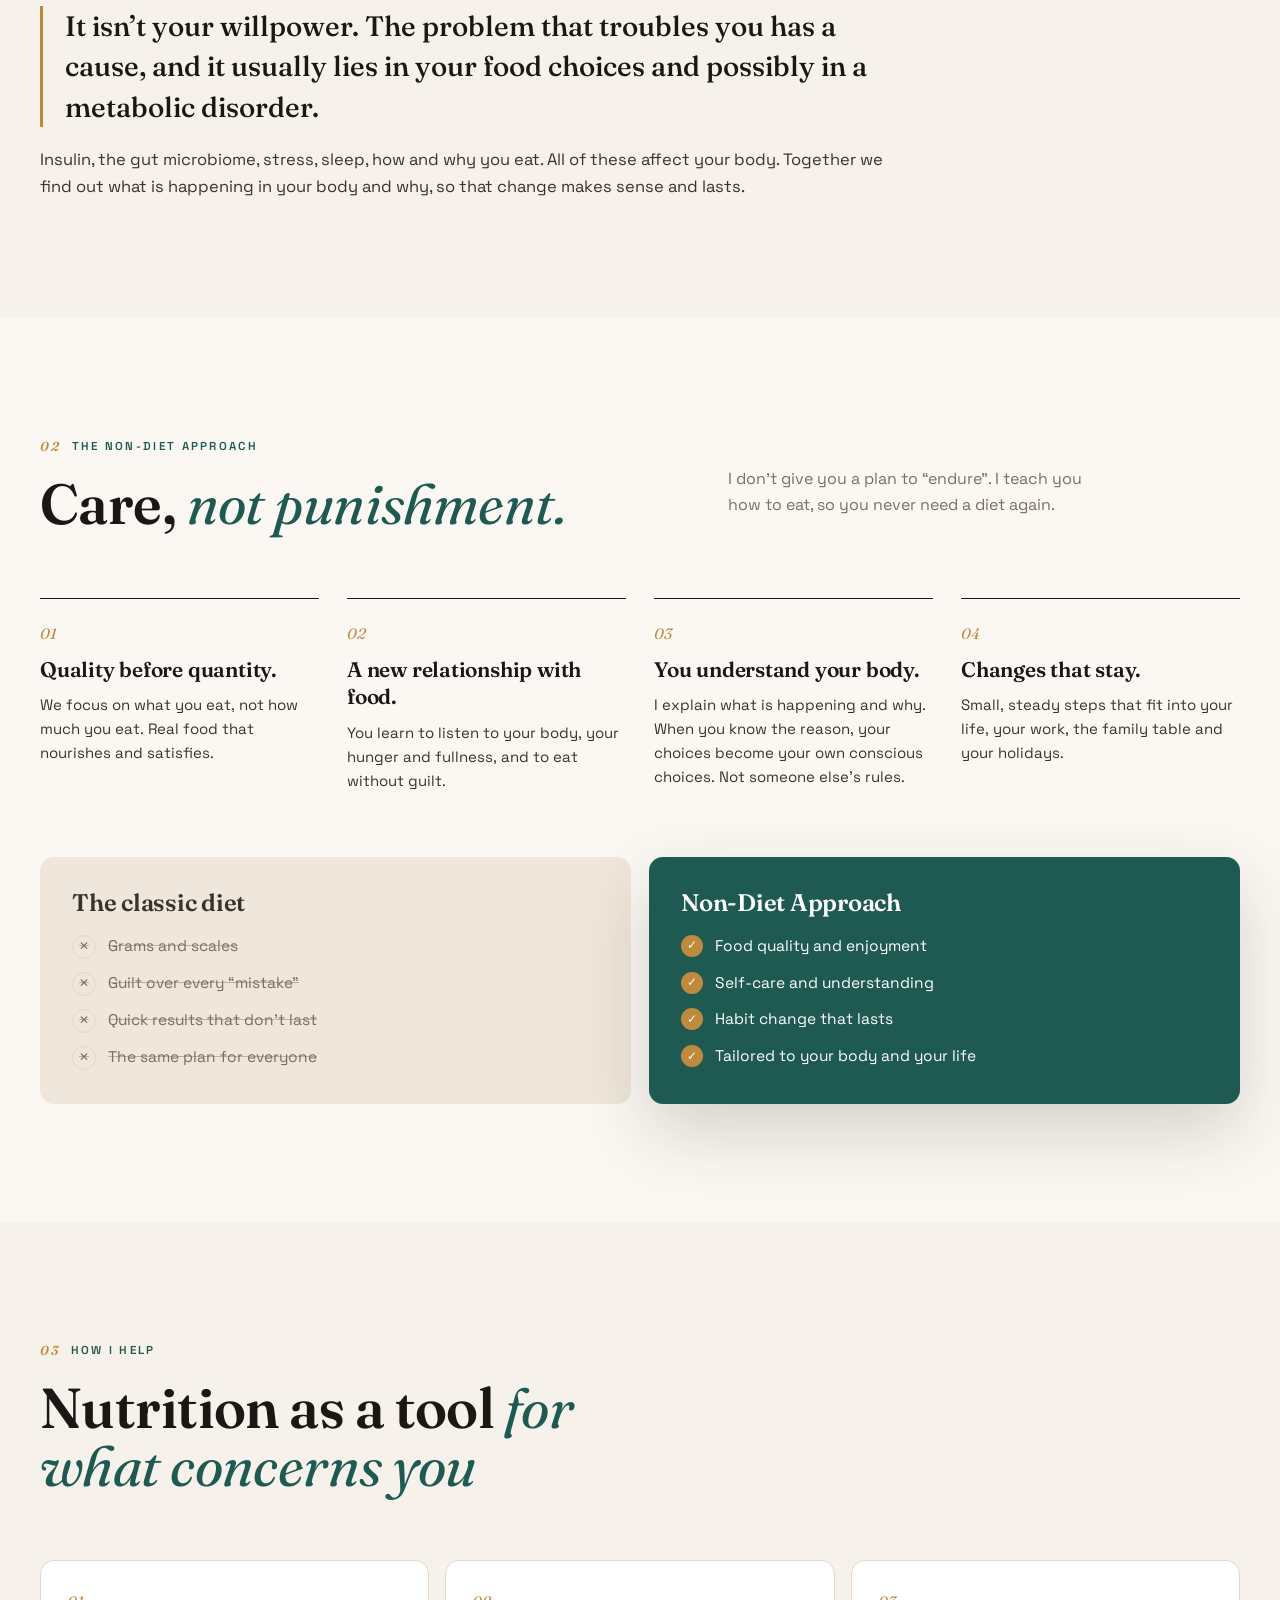
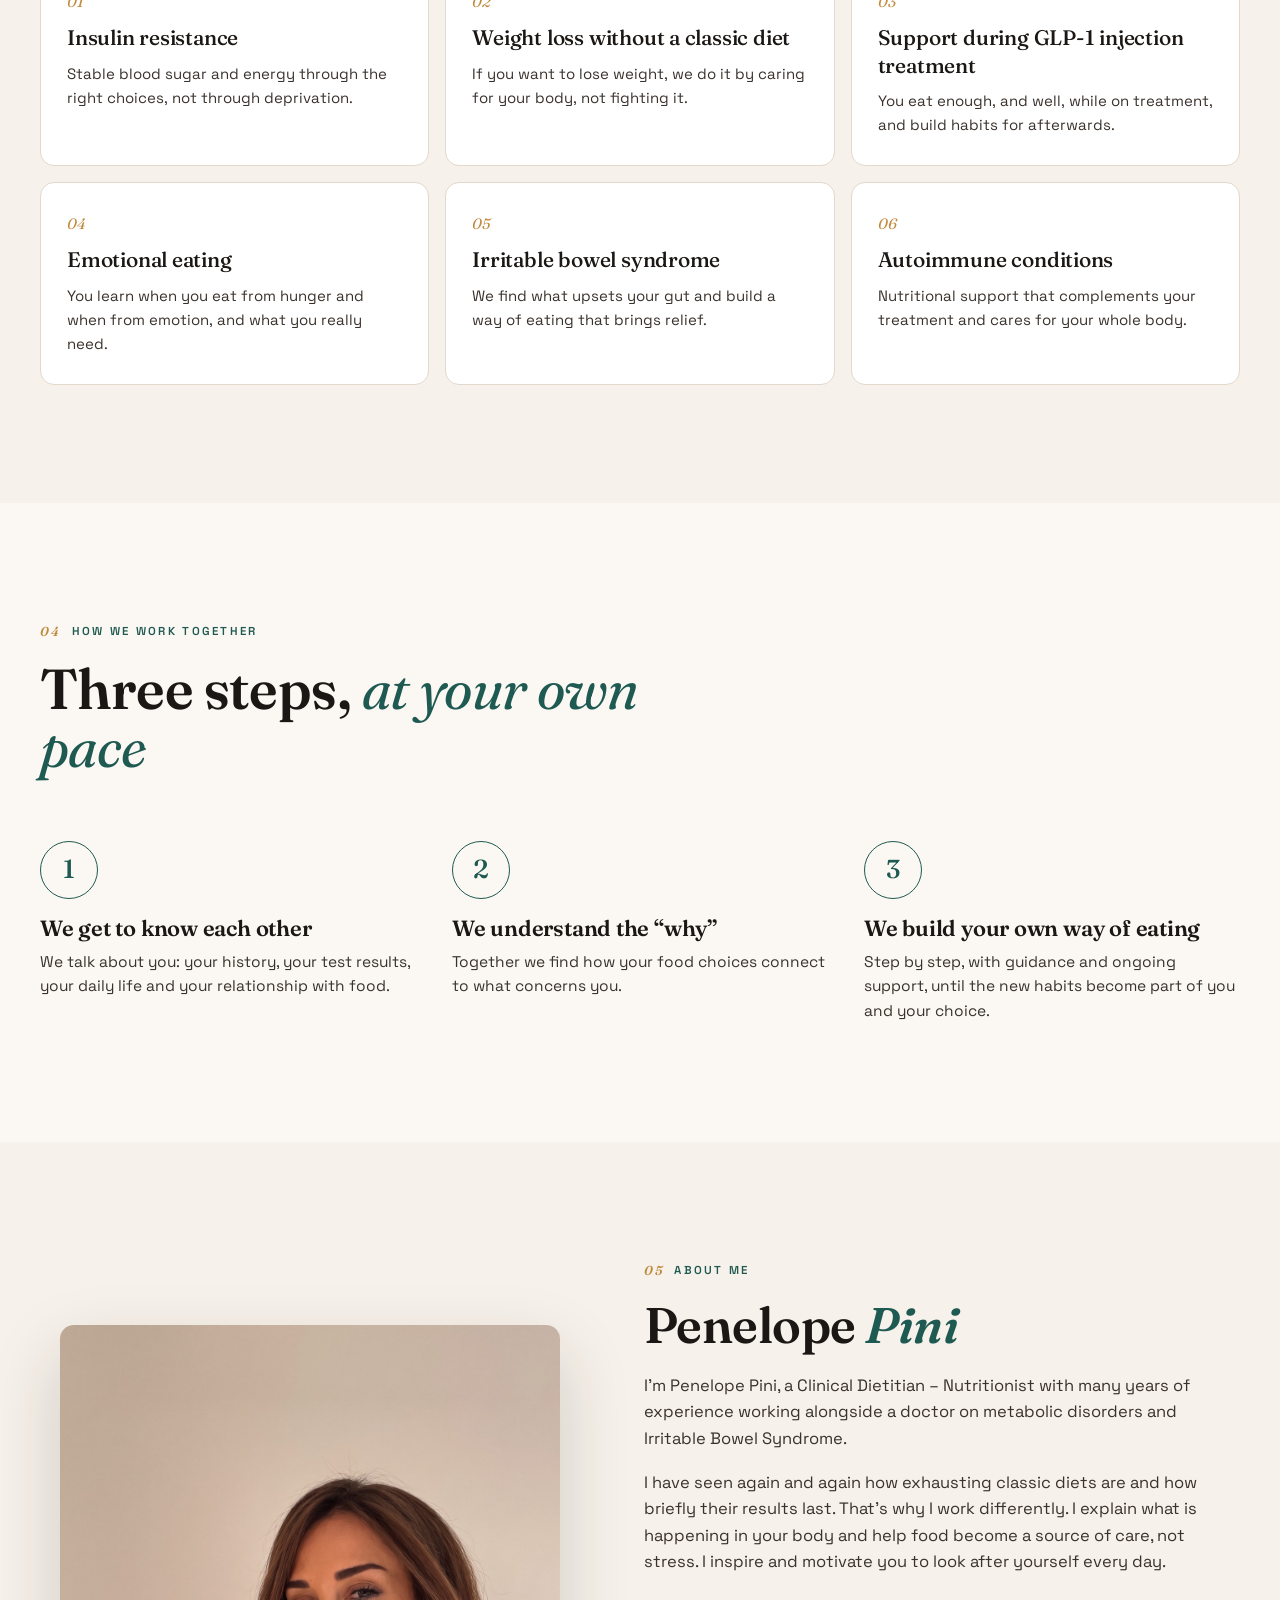
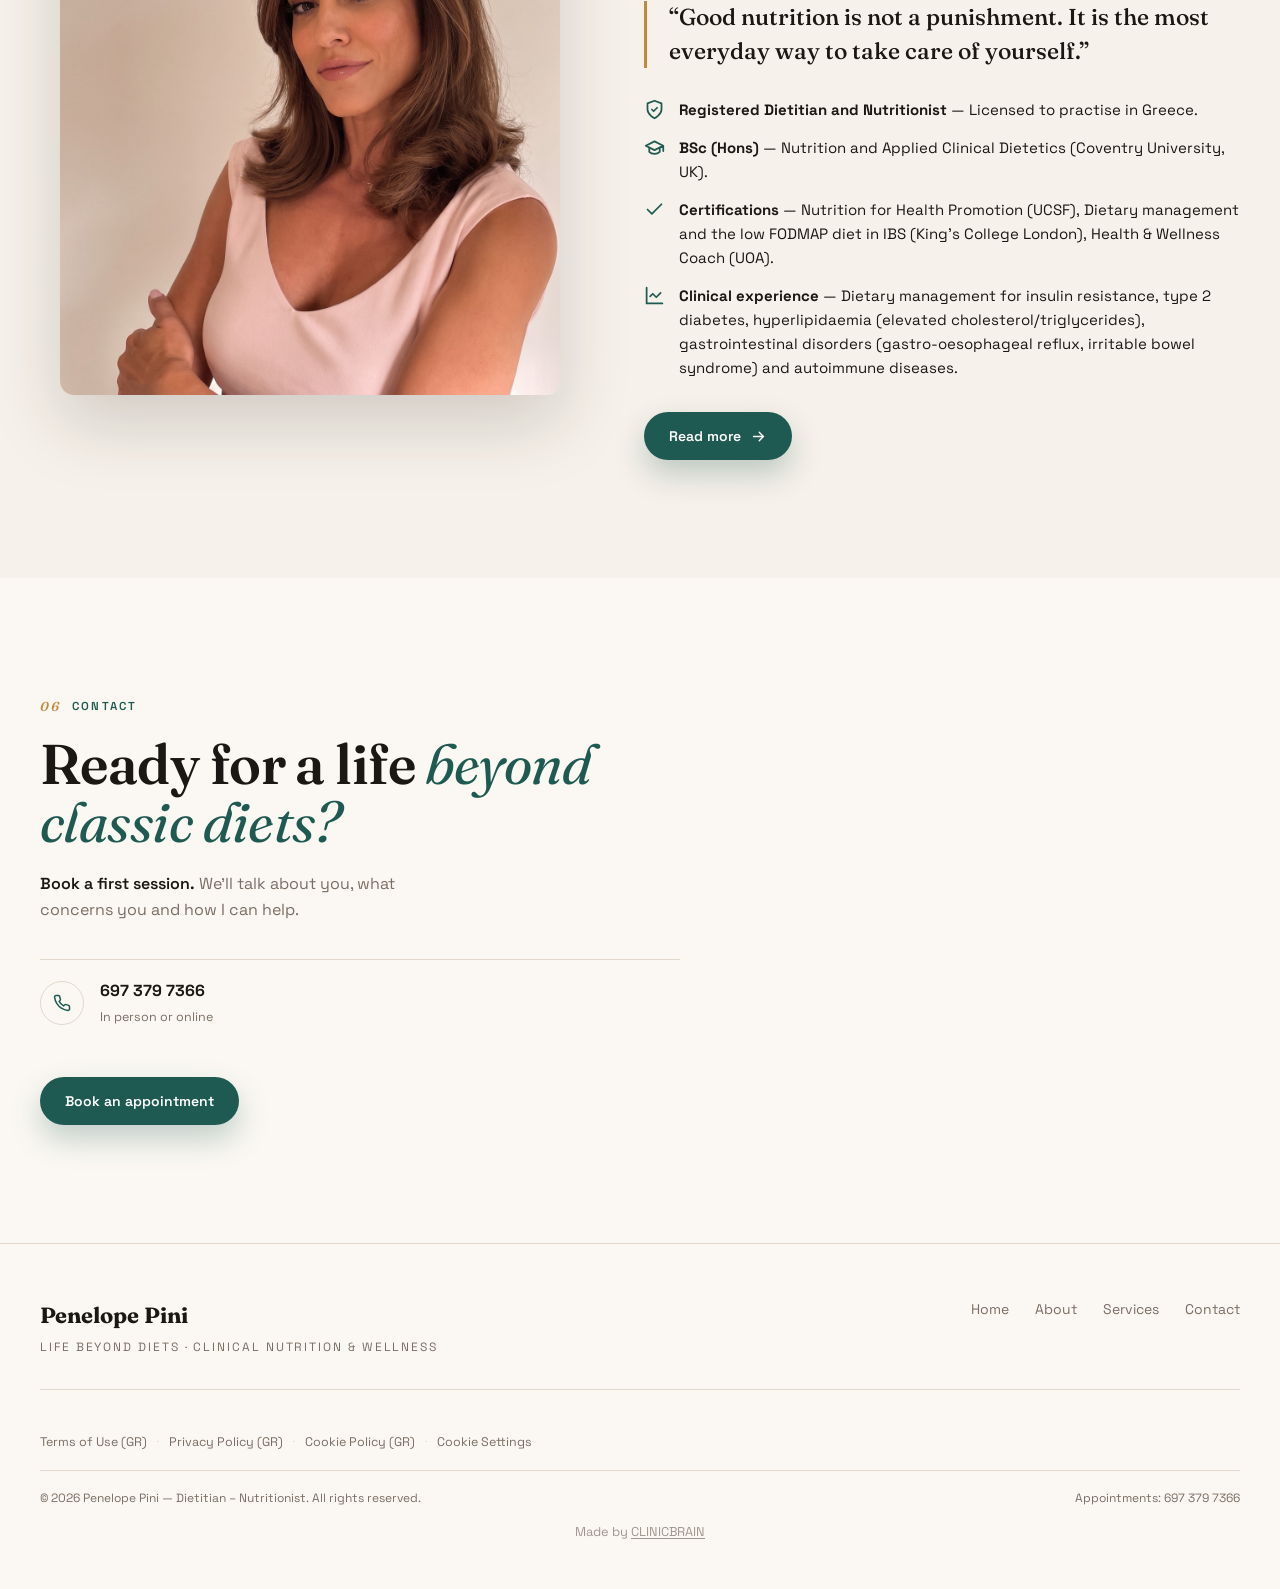
==== commit 2d6a9227: "Client changes 11/11: remove contact lead, hero photo slider without food, button text Co-Authored-B" ====
--- a/en/index.html
+++ b/en/index.html
@@ -33,7 +33,7 @@
 <style>
   :root{
     --accent:#1f5a52;--accent-deep:#163f39;--gold:#c08a3e;
-    --hero-bg:url('/assets/healthy-breakfast.jpg');
+    --hero-bg:none;
   }
   .cb-credit{margin-top:14px;font-size:.8rem;text-align:center;opacity:.7}
   .cb-credit a{color:inherit;text-decoration:underline;text-underline-offset:2px}
@@ -128,10 +128,11 @@
 
 <main id="top">
 <section class="hero">
-  <video class="hero-video" autoplay muted loop playsinline preload="metadata" poster="../assets/healthy-food-steady-poster.jpg" aria-hidden="true" tabindex="-1">
-    <source src="../assets/healthy-food-smooth.mp4" type="video/mp4" />
-  </video>
-  <button class="video-toggle" type="button" aria-label="Pause background video" aria-pressed="false">Pause video <span aria-hidden="true">Ⅱ</span></button>
+  <div class="hero-slider" aria-hidden="true">
+    <img src="../assets/pini-office-nov2026.jpg" alt="" width="1058" height="1400" fetchpriority="high" />
+    <img src="../assets/pini-home-sept2026.jpg" alt="" width="1552" height="1600" loading="lazy" />
+    <img src="../assets/pini-services-sept2026.jpg" alt="" width="1600" height="1029" loading="lazy" />
+  </div>
   <div class="shell">
     <div class="hero-text">
       <img class="hero-logo" src="../assets/life-beyond-diets-logo.png" width="900" height="603" alt="Life Beyond Diets — Clinical Nutrition &amp; Wellness by Pinelopi Pini" />
@@ -148,7 +149,7 @@
         </a>
         <a class="btn ghost" href="#approach">The Non-Diet Approach</a>
       </div>
-      <img class="hero-mobile-art" src="../assets/healthy-breakfast.jpg" alt="Fresh fruit and yoghurt on a bright breakfast table" width="1536" height="1024" />
+      <img class="hero-mobile-art" src="../assets/pini-office-nov2026.jpg" alt="Pinelopi Pini in her office" width="1058" height="1400" />
     </div>
   </div>
   <div class="ecg-wrap">
--- a/assets/premium.css
+++ b/assets/premium.css
@@ -553,3 +553,13 @@
 
 /* Life Beyond Diets PP monogram in the brand slot (Nov 2026) */
 .brand-mark img{height:100%;width:100%;object-fit:contain;display:block}
+
+/* Hero: crossfading photo slider (no food imagery). */
+.hero-slider{position:absolute;inset:0;z-index:0;overflow:hidden;background:#fff}
+.hero-slider img{position:absolute;inset:0;width:100%;height:100%;object-fit:cover;object-position:72% 28%;opacity:0;animation:heroFade 18s infinite}
+.hero-slider img:nth-child(1){animation-delay:0s}
+.hero-slider img:nth-child(2){animation-delay:6s;object-position:75% 25%}
+.hero-slider img:nth-child(3){animation-delay:12s;object-position:80% center}
+@keyframes heroFade{0%{opacity:0}5%,33%{opacity:1}38%,100%{opacity:0}}
+@media(max-width:560px){.hero-mobile-art{object-position:50% 25%}}
+@media(prefers-reduced-motion:reduce){.hero-slider img{animation:none;opacity:0}.hero-slider img:first-child{opacity:1}}
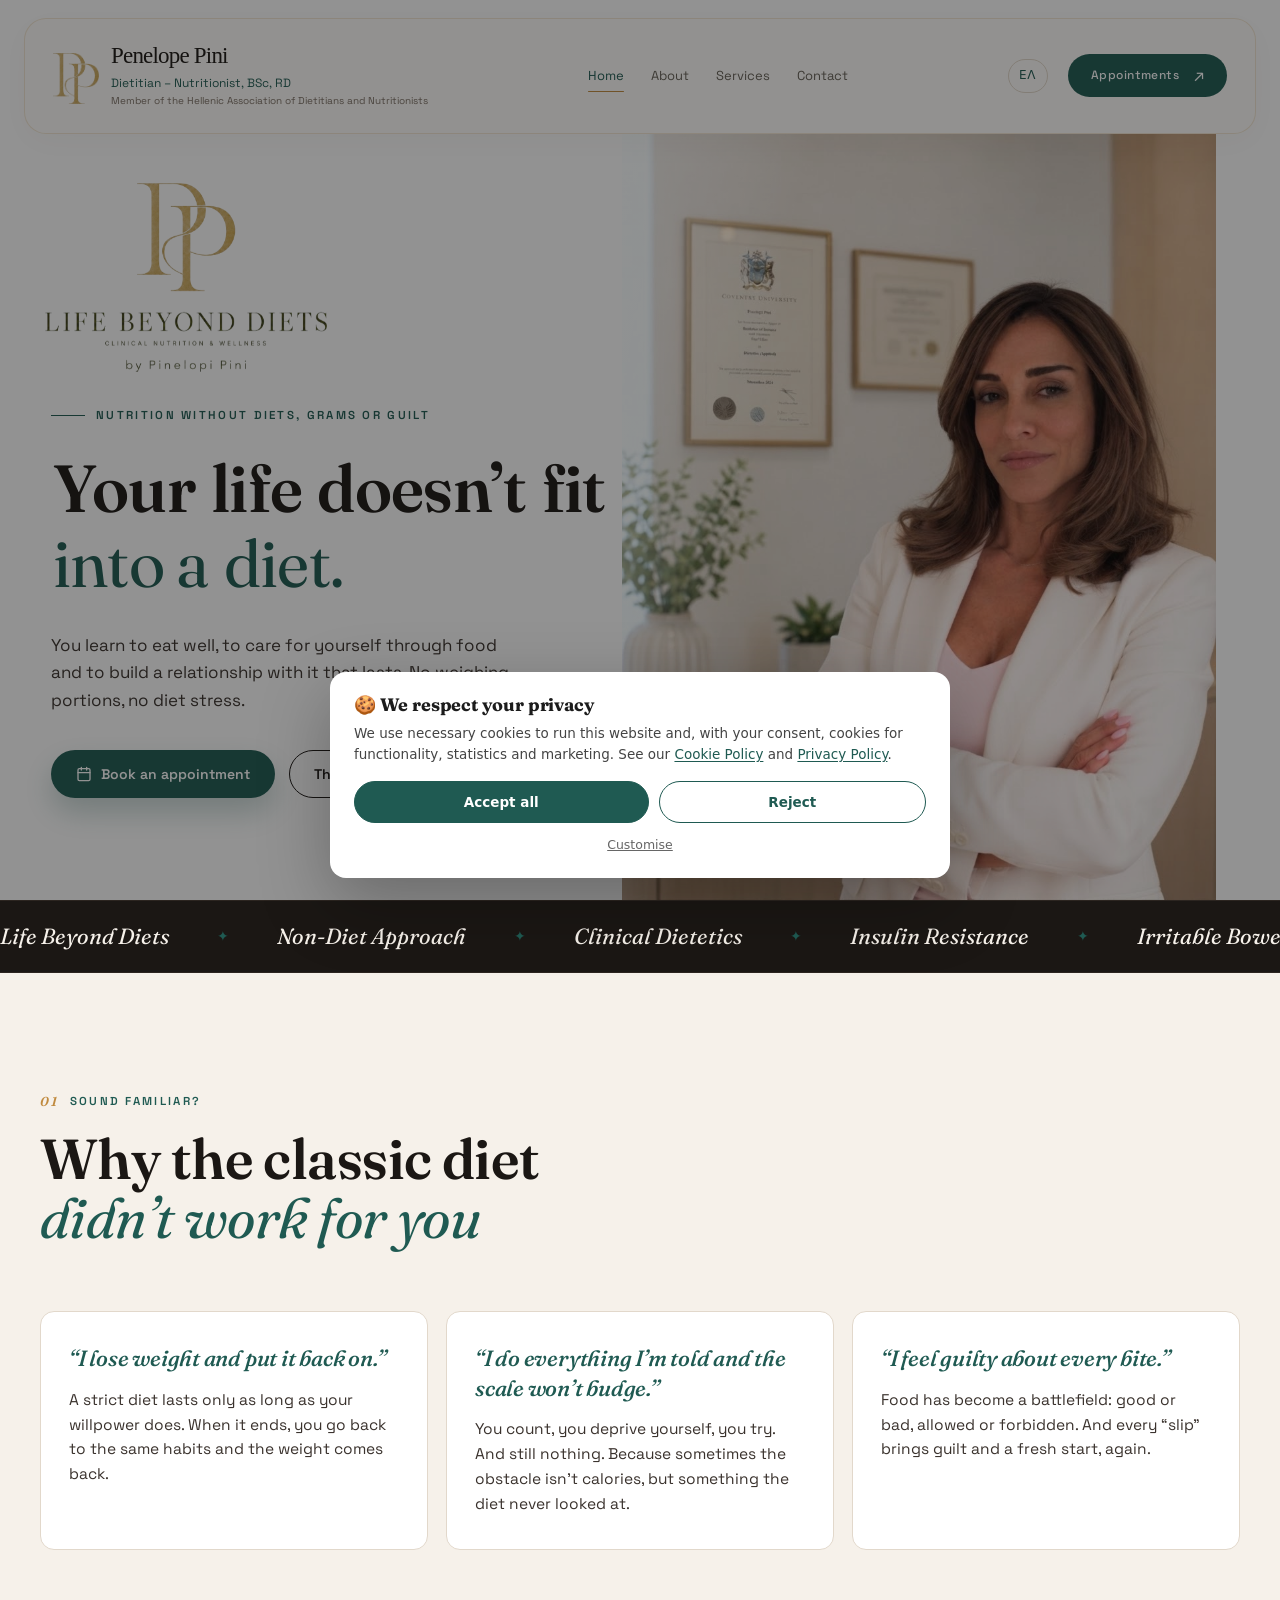
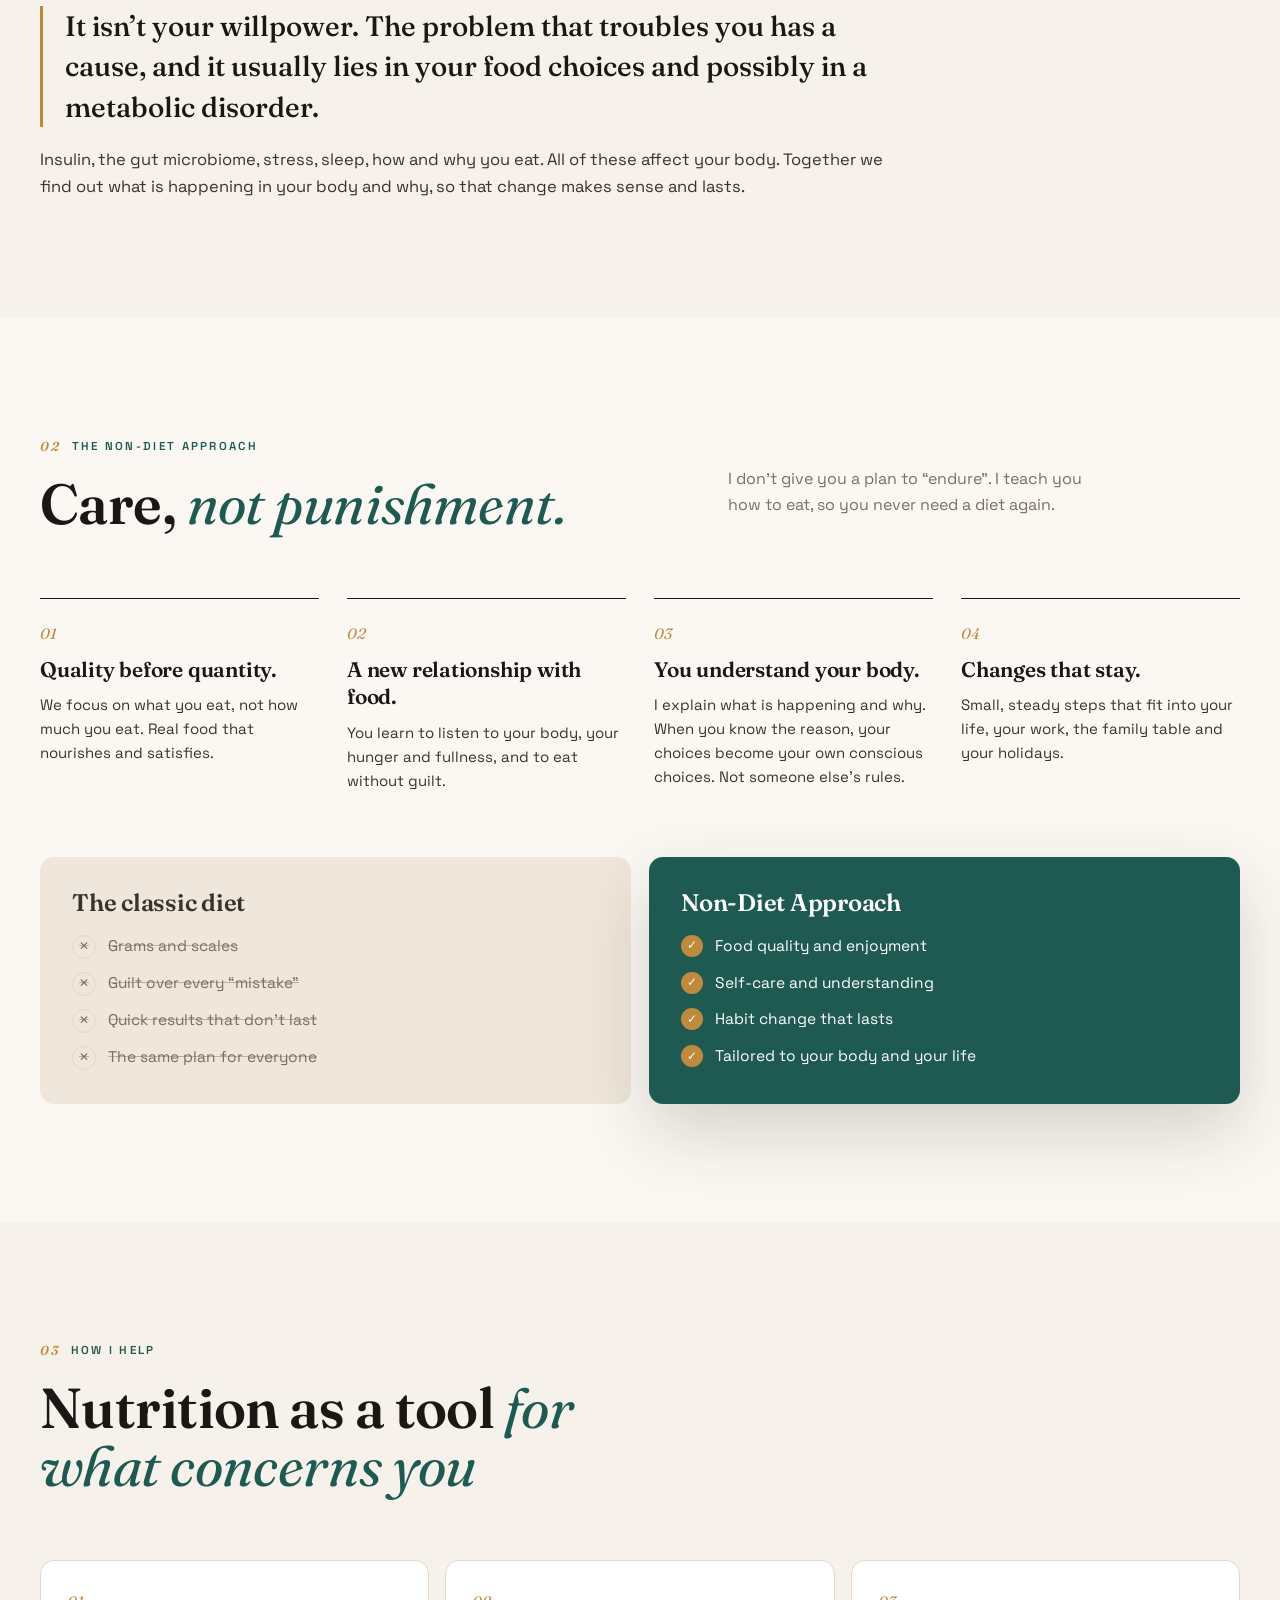
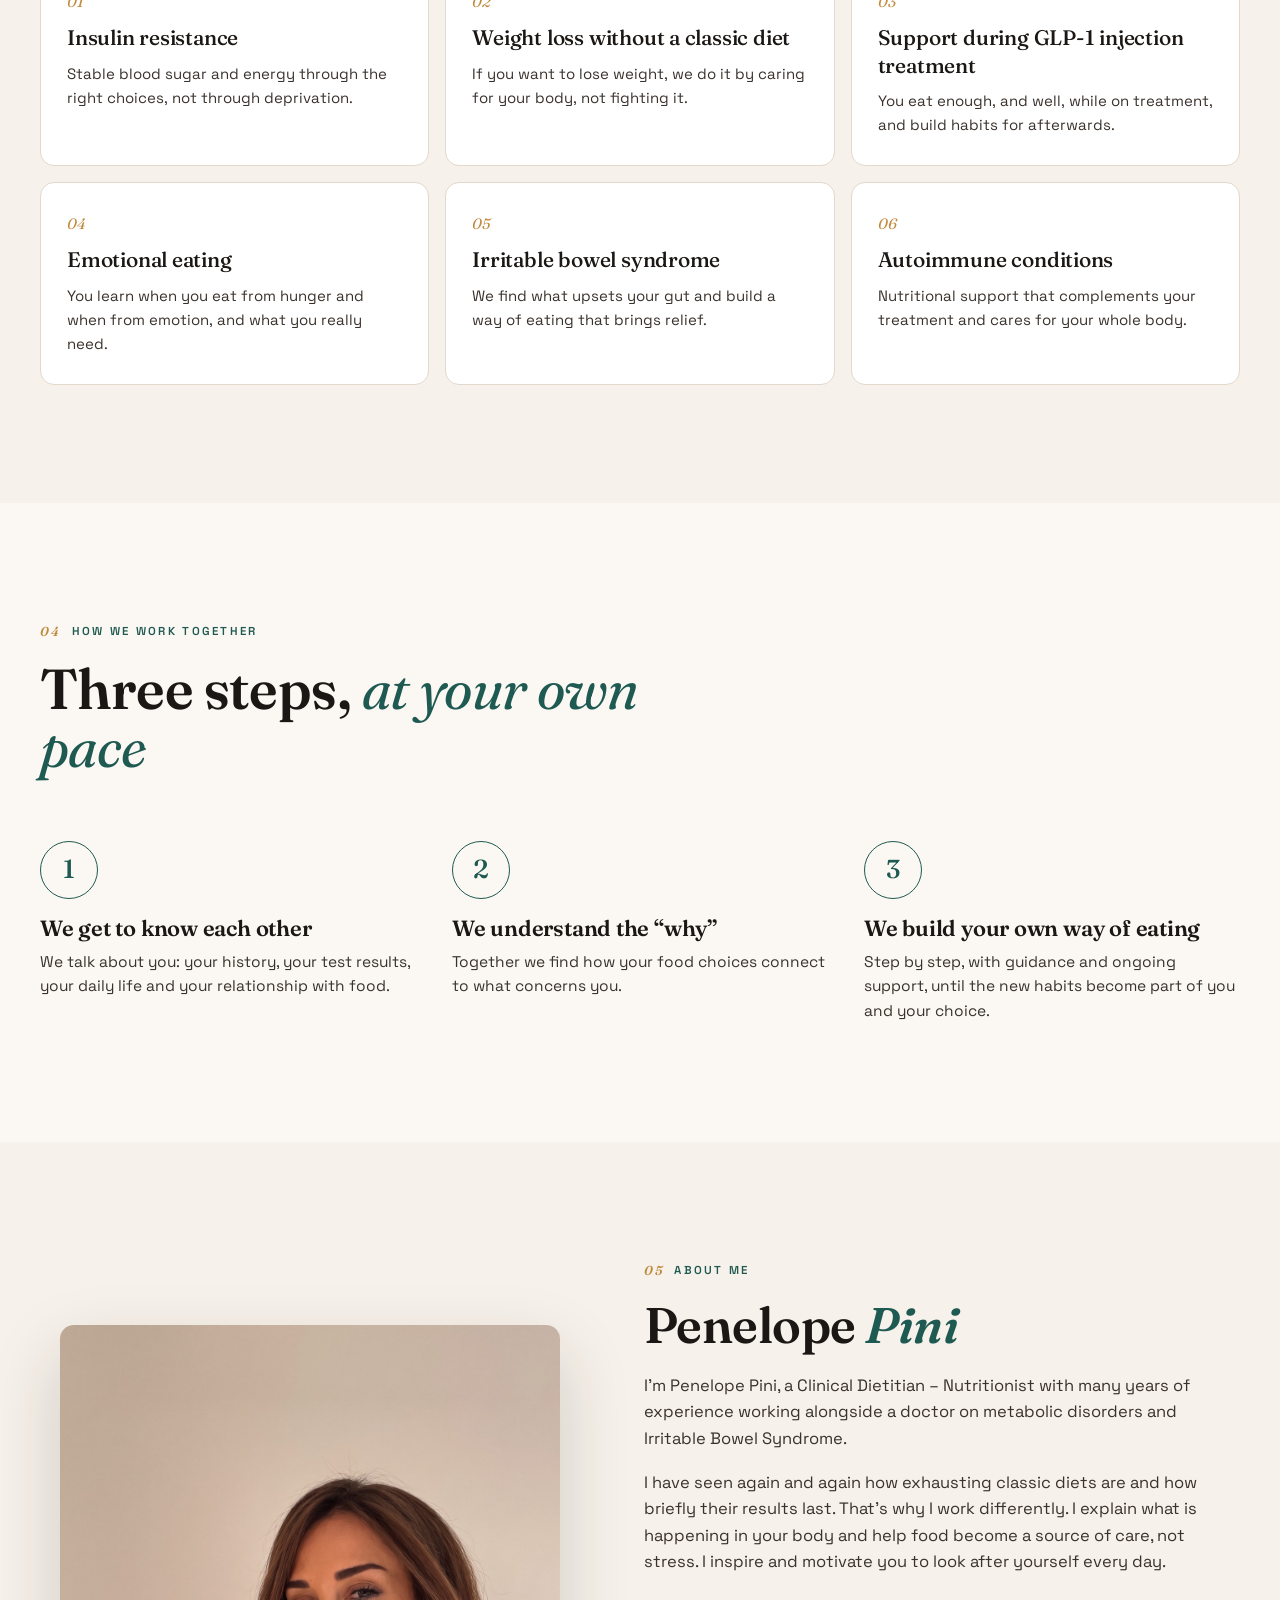
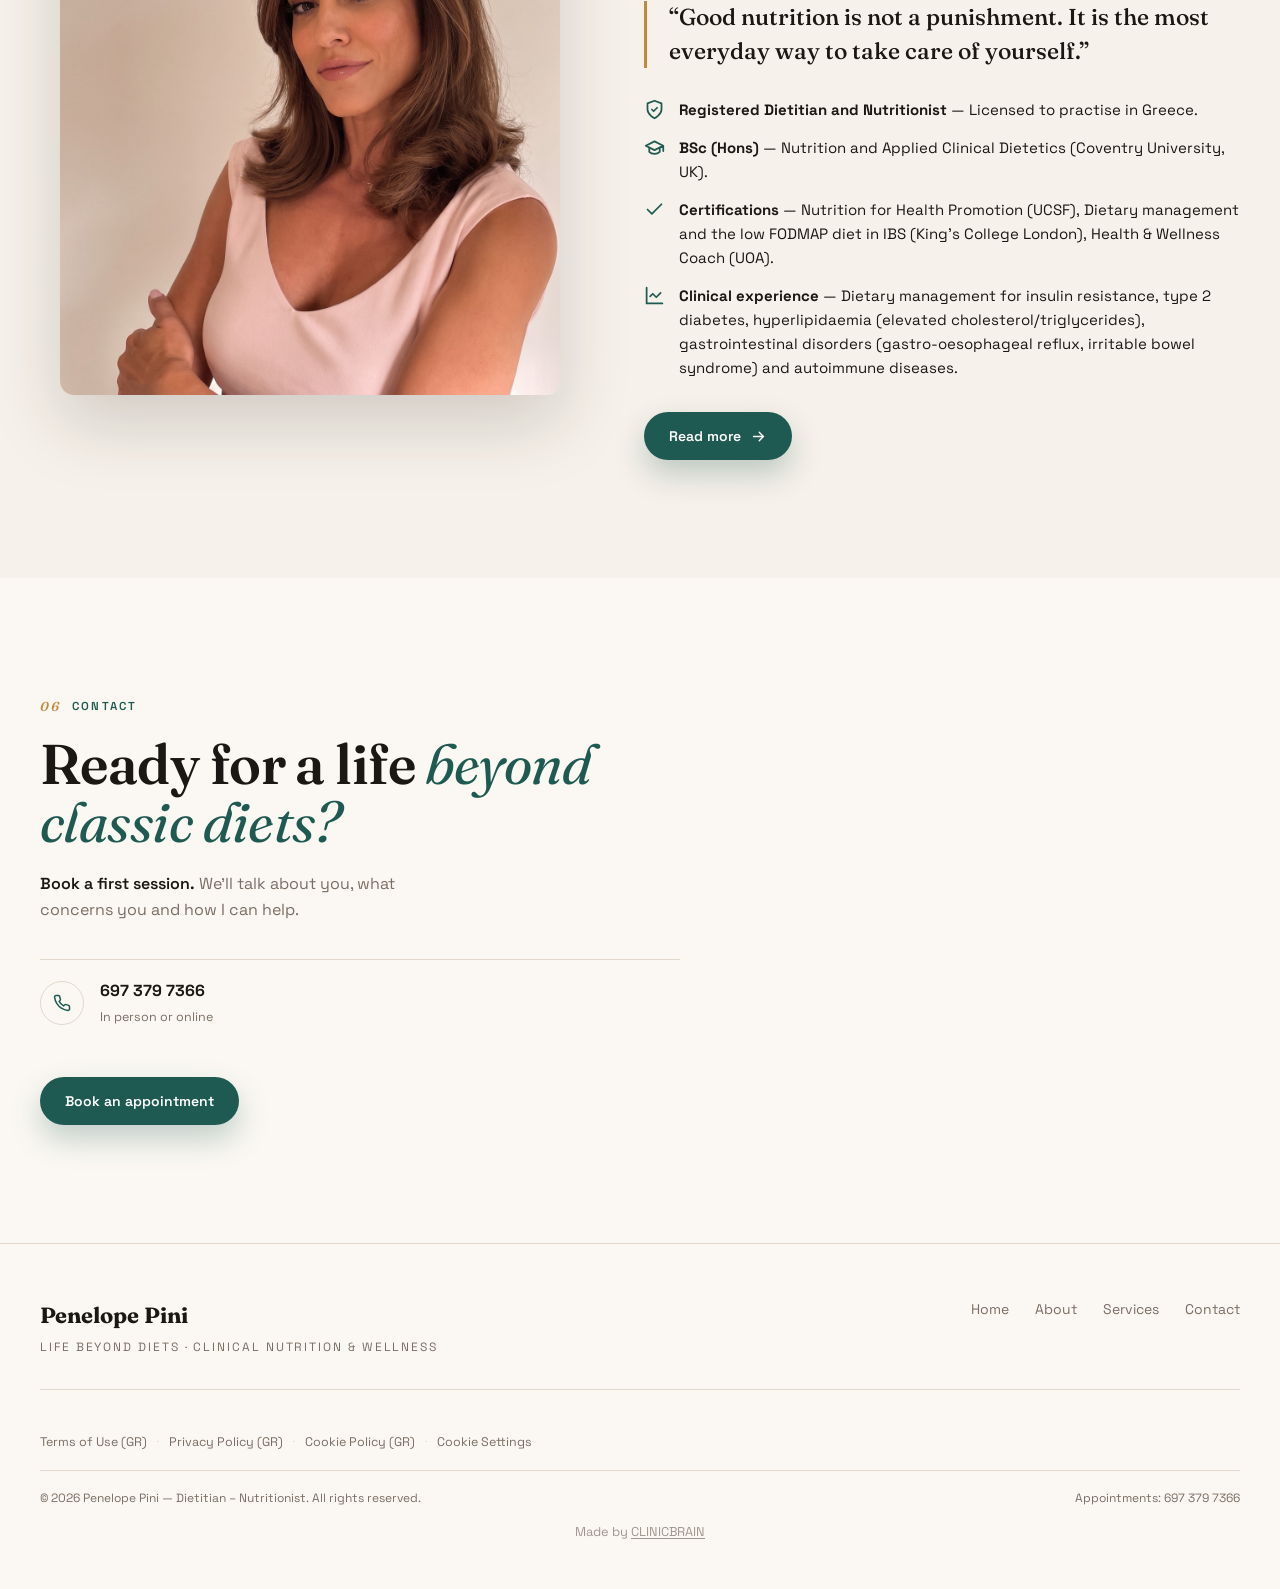
==== commit bc1cd050: "Hero: single full photo (white blazer), original resolution, no crop Co-Authored-By: Claude Sonnet 5" ====
--- a/en/index.html
+++ b/en/index.html
@@ -128,11 +128,7 @@
 
 <main id="top">
 <section class="hero">
-  <div class="hero-slider" aria-hidden="true">
-    <img src="../assets/pini-office-nov2026.jpg" alt="" width="1058" height="1400" fetchpriority="high" />
-    <img src="../assets/pini-home-sept2026.jpg" alt="" width="1552" height="1600" loading="lazy" />
-    <img src="../assets/pini-services-sept2026.jpg" alt="" width="1600" height="1029" loading="lazy" />
-  </div>
+  <img class="hero-photo" src="../assets/pini-office-nov2026.jpg" alt="" width="896" height="1195" fetchpriority="high" aria-hidden="true" />
   <div class="shell">
     <div class="hero-text">
       <img class="hero-logo" src="../assets/life-beyond-diets-logo.png" width="900" height="603" alt="Life Beyond Diets — Clinical Nutrition &amp; Wellness by Pinelopi Pini" />
@@ -149,7 +145,7 @@
         </a>
         <a class="btn ghost" href="#approach">The Non-Diet Approach</a>
       </div>
-      <img class="hero-mobile-art" src="../assets/pini-office-nov2026.jpg" alt="Pinelopi Pini in her office" width="1058" height="1400" />
+      <img class="hero-mobile-art" src="../assets/pini-office-nov2026.jpg" alt="Pinelopi Pini in her office" width="896" height="1195" />
     </div>
   </div>
   <div class="ecg-wrap">
--- a/assets/premium.css
+++ b/assets/premium.css
@@ -554,12 +554,11 @@
 /* Life Beyond Diets PP monogram in the brand slot (Nov 2026) */
 .brand-mark img{height:100%;width:100%;object-fit:contain;display:block}
 
-/* Hero: crossfading photo slider (no food imagery). */
-.hero-slider{position:absolute;inset:0;z-index:0;overflow:hidden;background:#fff}
-.hero-slider img{position:absolute;inset:0;width:100%;height:100%;object-fit:cover;object-position:72% 28%;opacity:0;animation:heroFade 18s infinite}
-.hero-slider img:nth-child(1){animation-delay:0s}
-.hero-slider img:nth-child(2){animation-delay:6s;object-position:75% 25%}
-.hero-slider img:nth-child(3){animation-delay:12s;object-position:80% center}
-@keyframes heroFade{0%{opacity:0}5%,33%{opacity:1}38%,100%{opacity:0}}
-@media(max-width:560px){.hero-mobile-art{object-position:50% 25%}}
-@media(prefers-reduced-motion:reduce){.hero-slider img{animation:none;opacity:0}.hero-slider img:first-child{opacity:1}}
+/* Hero: single photo, shown whole (no crop / zoom). */
+.hero-photo{position:absolute;z-index:0;right:clamp(16px,5vw,96px);bottom:0;height:min(88%,1195px);width:auto;max-width:48%;object-fit:contain;object-position:right bottom}
+.home-page .hero::before{background:linear-gradient(100deg,#fff 0%,rgba(255,255,255,.9) 40%,rgba(255,255,255,0) 58%)}
+@media(max-width:1000px){
+  .hero-photo{display:none}
+  .home-page .hero::before{display:none}
+  .hero-mobile-art{display:block;width:100%;max-width:420px;height:auto;aspect-ratio:896/1195;object-fit:contain;margin:28px auto 0;border-radius:18px}
+}
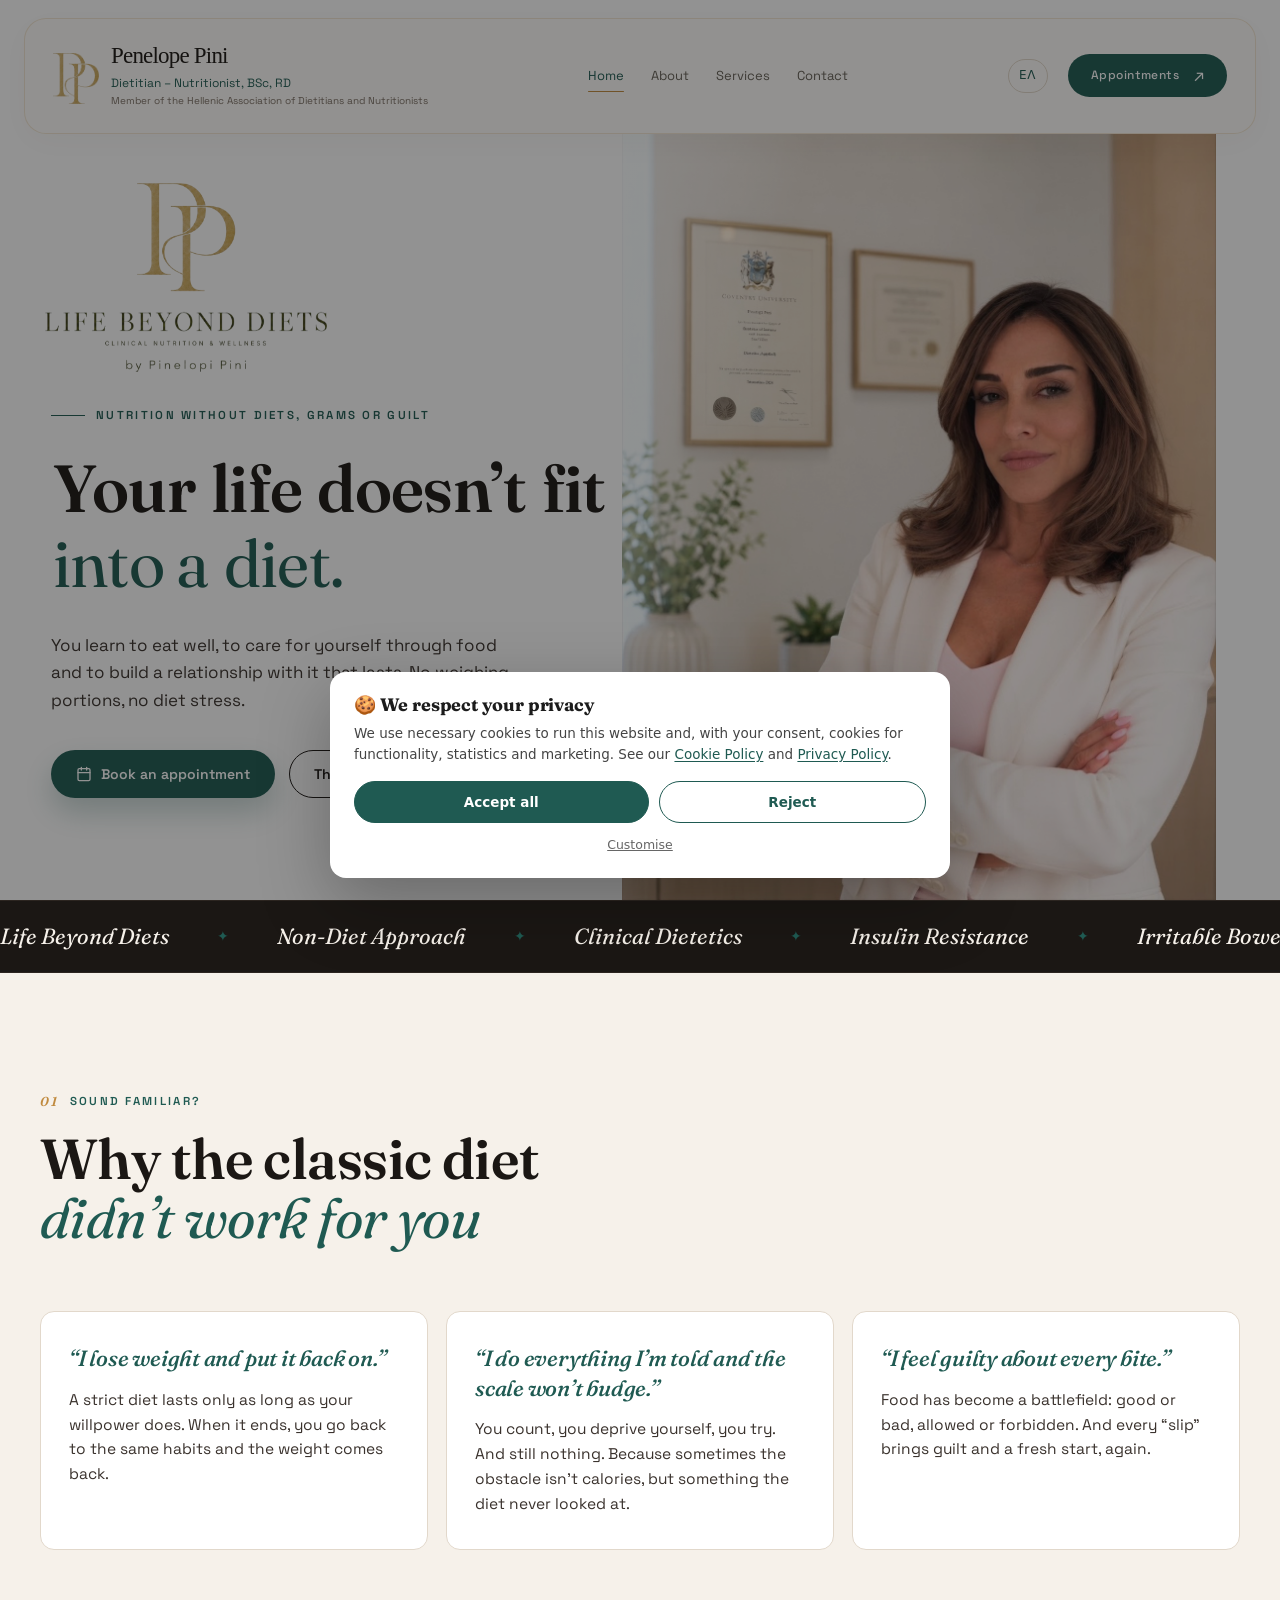
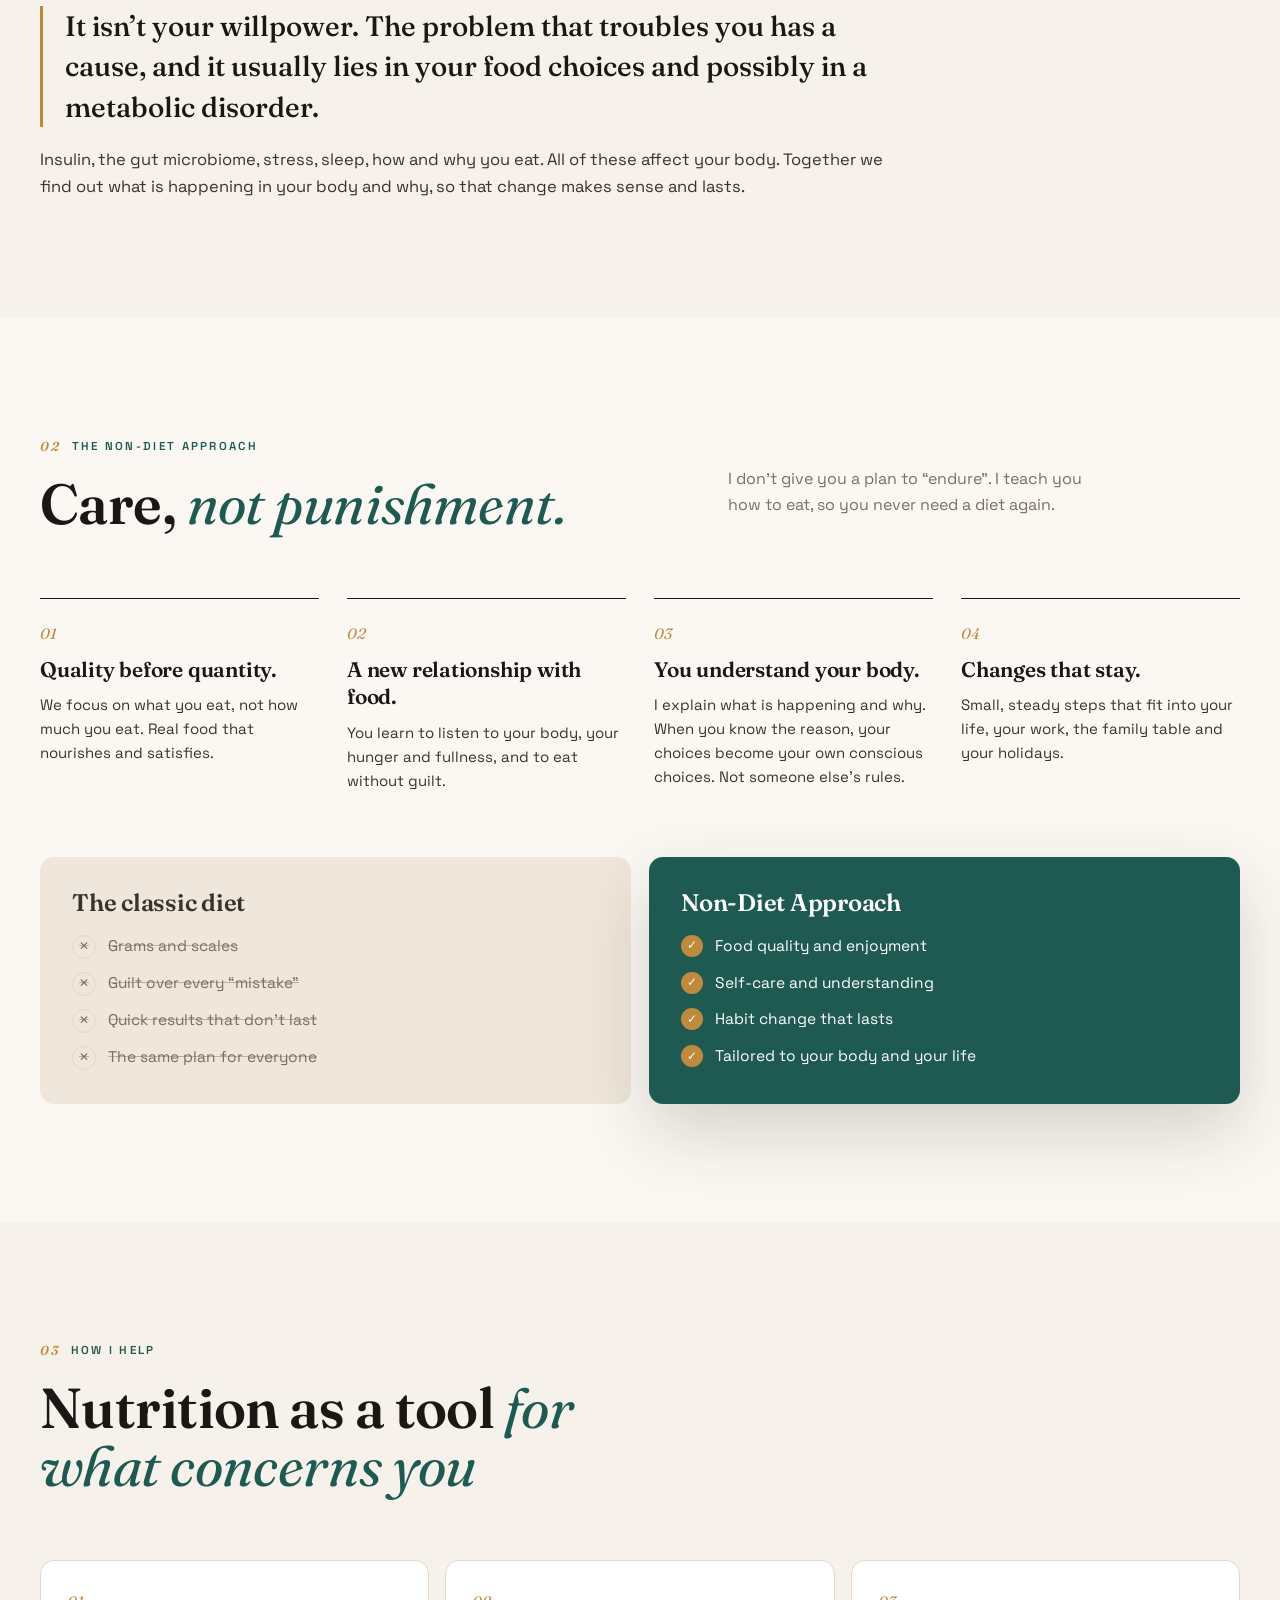
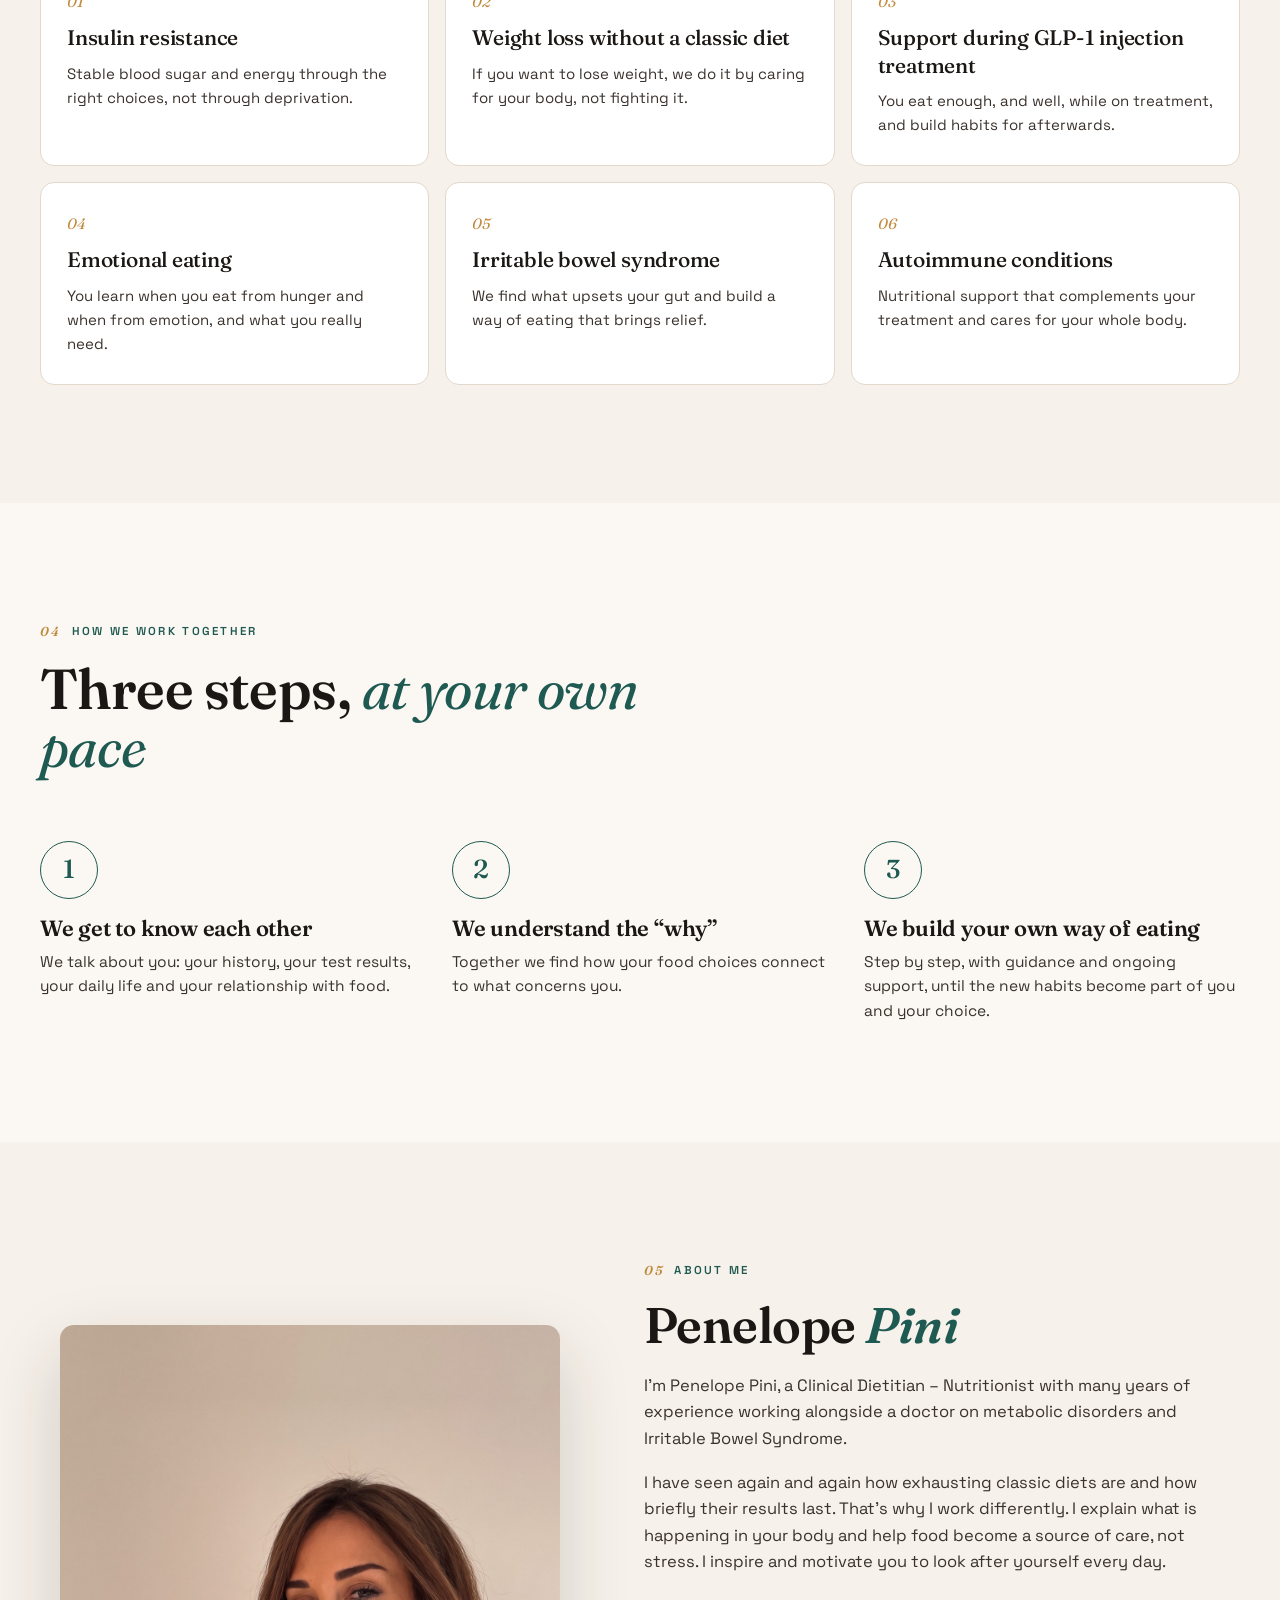
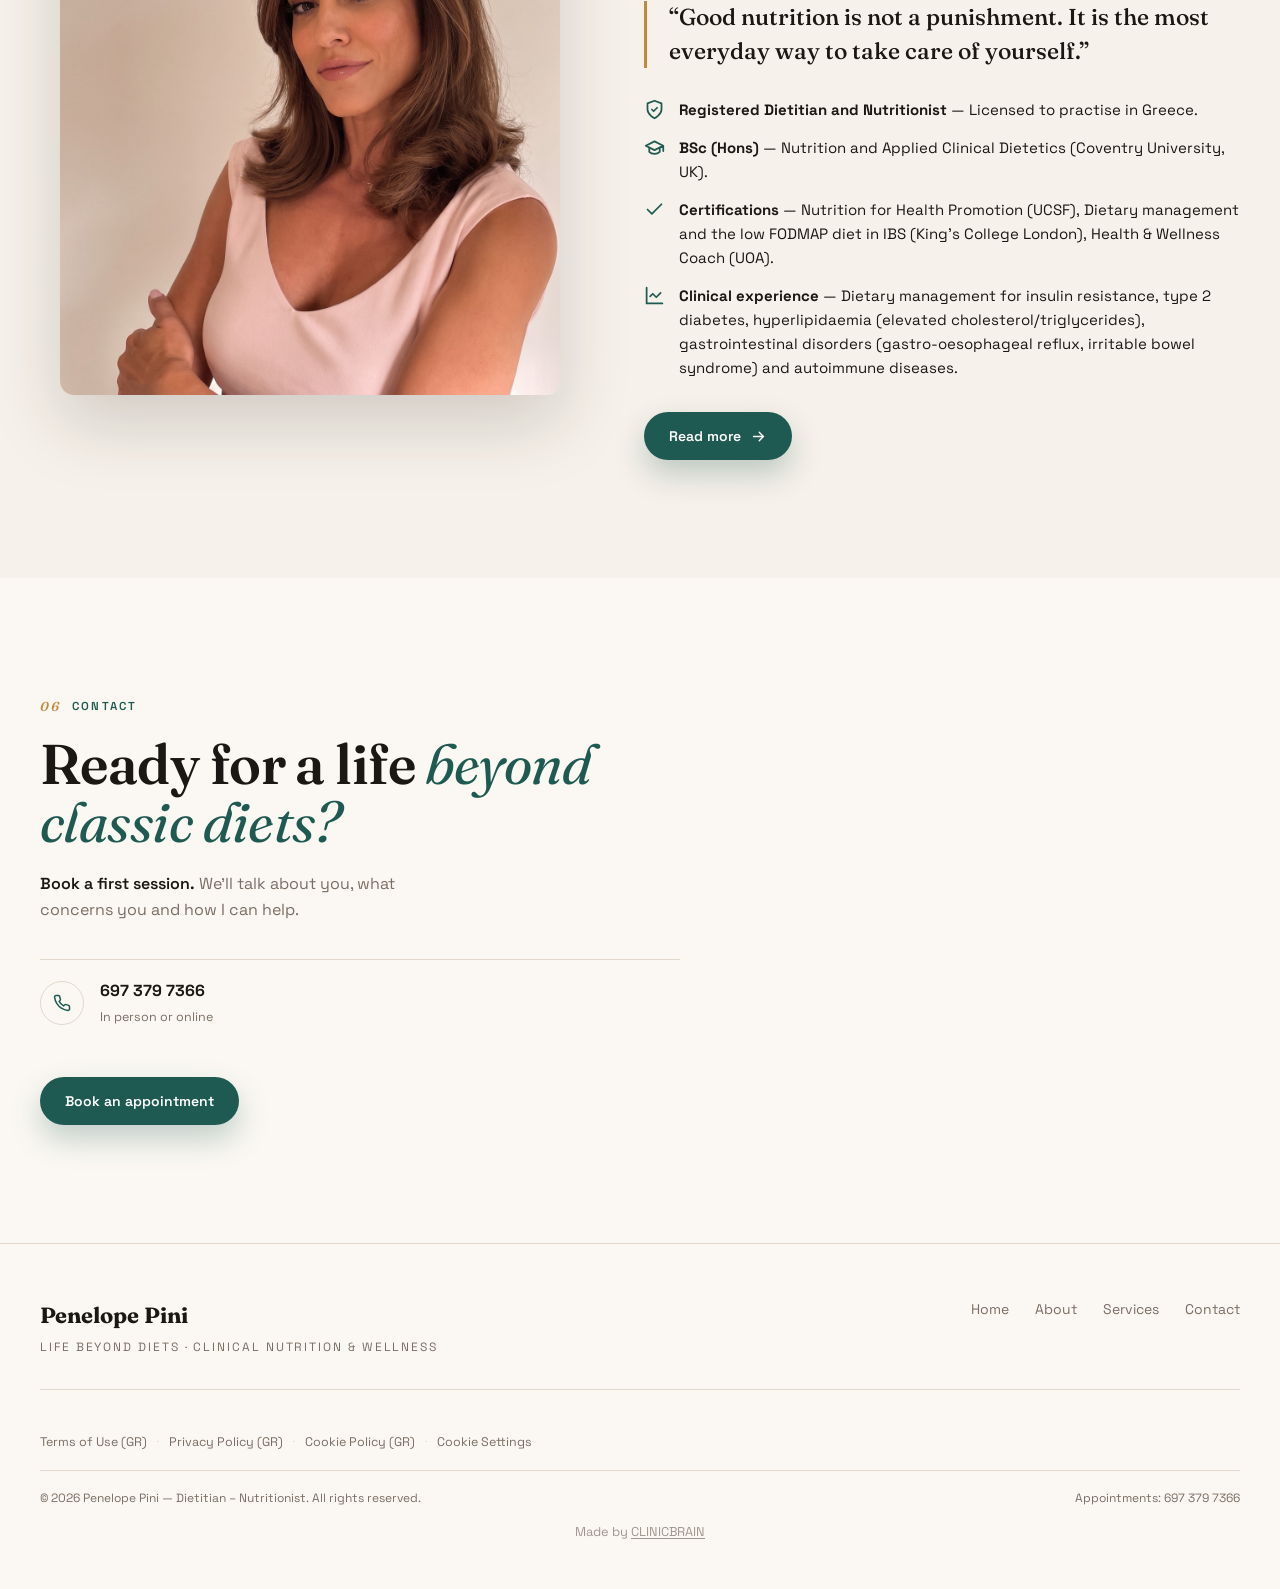
==== commit 7ae23f11: "Hero: brighter-face photo (1200x1600) Co-Authored-By: Claude Sonnet 5.5 <noreply@anthropic.com>" ====
--- a/en/index.html
+++ b/en/index.html
@@ -128,7 +128,7 @@
 
 <main id="top">
 <section class="hero">
-  <img class="hero-photo" src="../assets/pini-office-nov2026.jpg" alt="" width="896" height="1195" fetchpriority="high" aria-hidden="true" />
+  <img class="hero-photo" src="../assets/pini-office-nov2026-v2.jpg" alt="" width="1200" height="1600" fetchpriority="high" aria-hidden="true" />
   <div class="shell">
     <div class="hero-text">
       <img class="hero-logo" src="../assets/life-beyond-diets-logo.png" width="900" height="603" alt="Life Beyond Diets — Clinical Nutrition &amp; Wellness by Pinelopi Pini" />
@@ -145,7 +145,7 @@
         </a>
         <a class="btn ghost" href="#approach">The Non-Diet Approach</a>
       </div>
-      <img class="hero-mobile-art" src="../assets/pini-office-nov2026.jpg" alt="Pinelopi Pini in her office" width="896" height="1195" />
+      <img class="hero-mobile-art" src="../assets/pini-office-nov2026-v2.jpg" alt="Pinelopi Pini in her office" width="1200" height="1600" />
     </div>
   </div>
   <div class="ecg-wrap">
--- a/assets/premium.css
+++ b/assets/premium.css
@@ -560,5 +560,5 @@
 @media(max-width:1000px){
   .hero-photo{display:none}
   .home-page .hero::before{display:none}
-  .hero-mobile-art{display:block;width:100%;max-width:420px;height:auto;aspect-ratio:896/1195;object-fit:contain;margin:28px auto 0;border-radius:18px}
-}
+  .hero-mobile-art{display:block;width:100%;max-width:420px;height:auto;aspect-ratio:3/4;object-fit:contain;margin:28px auto 0;border-radius:18px}
+}
